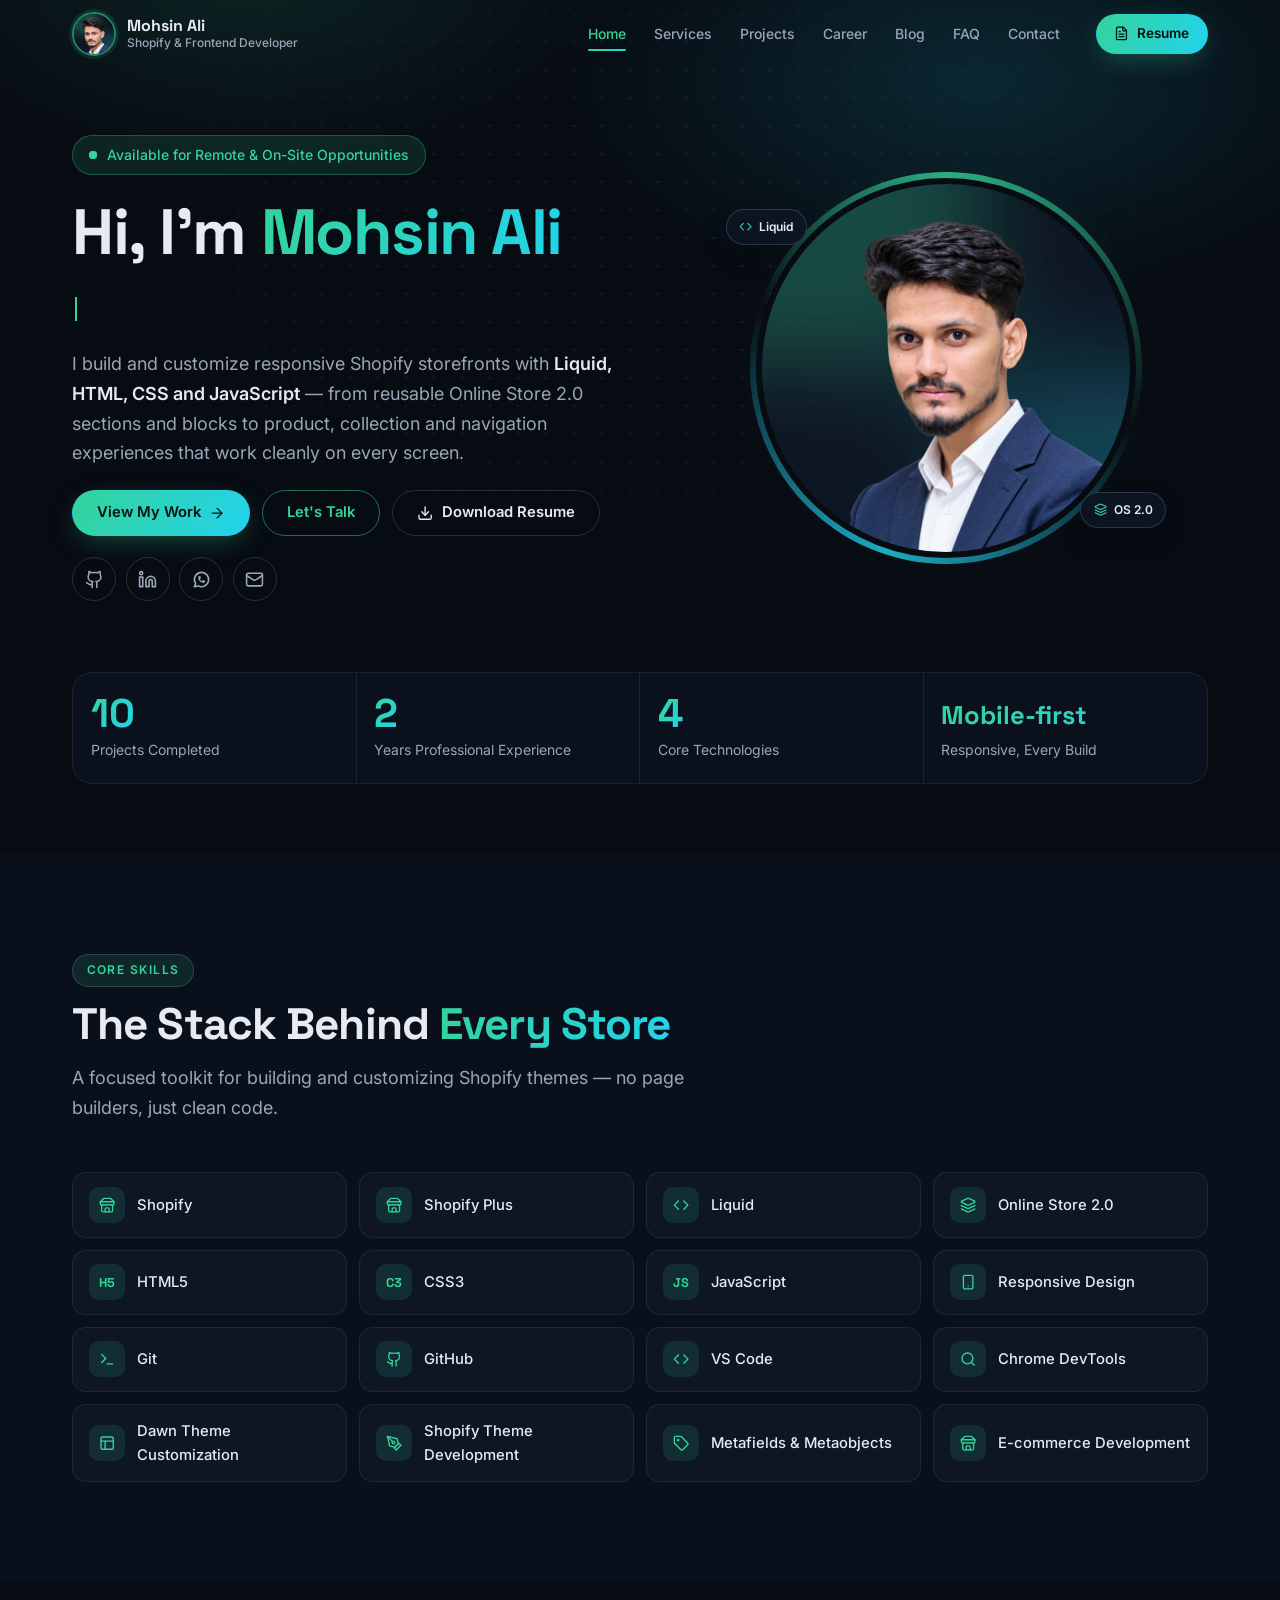
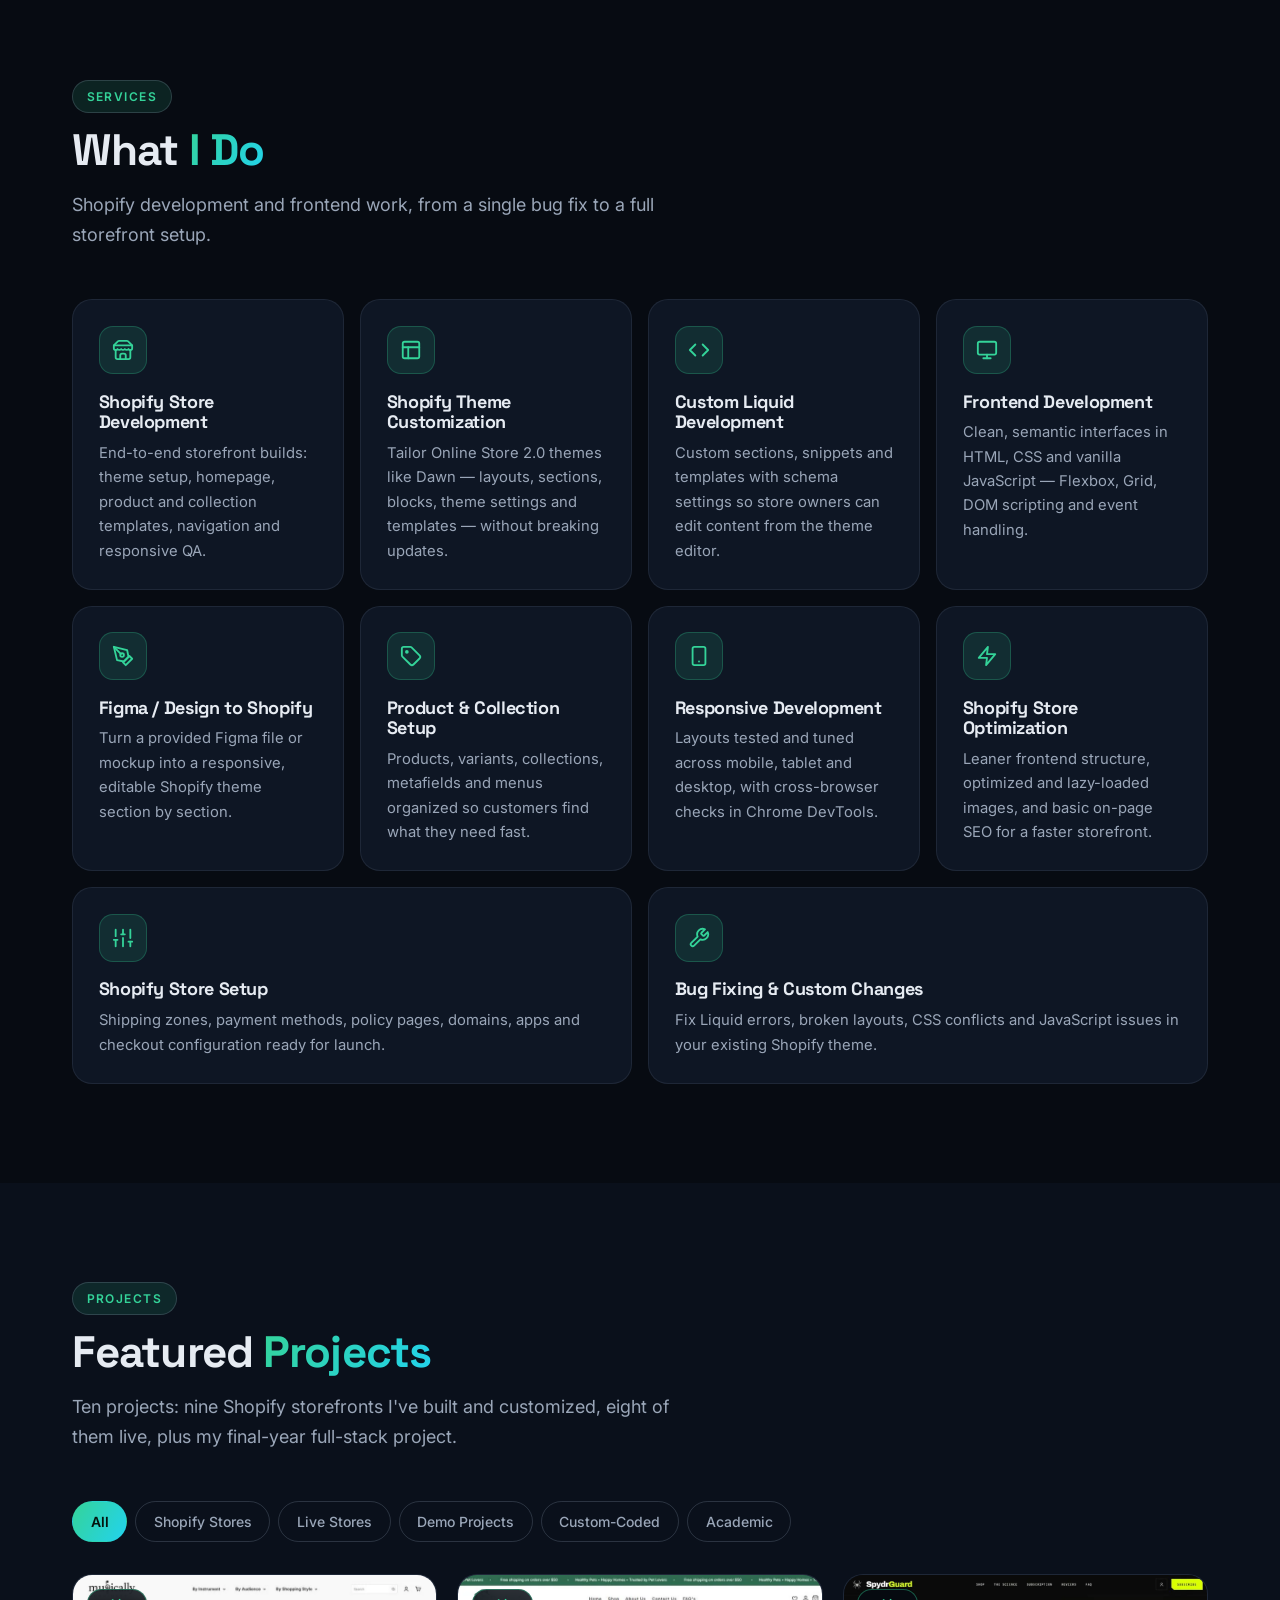
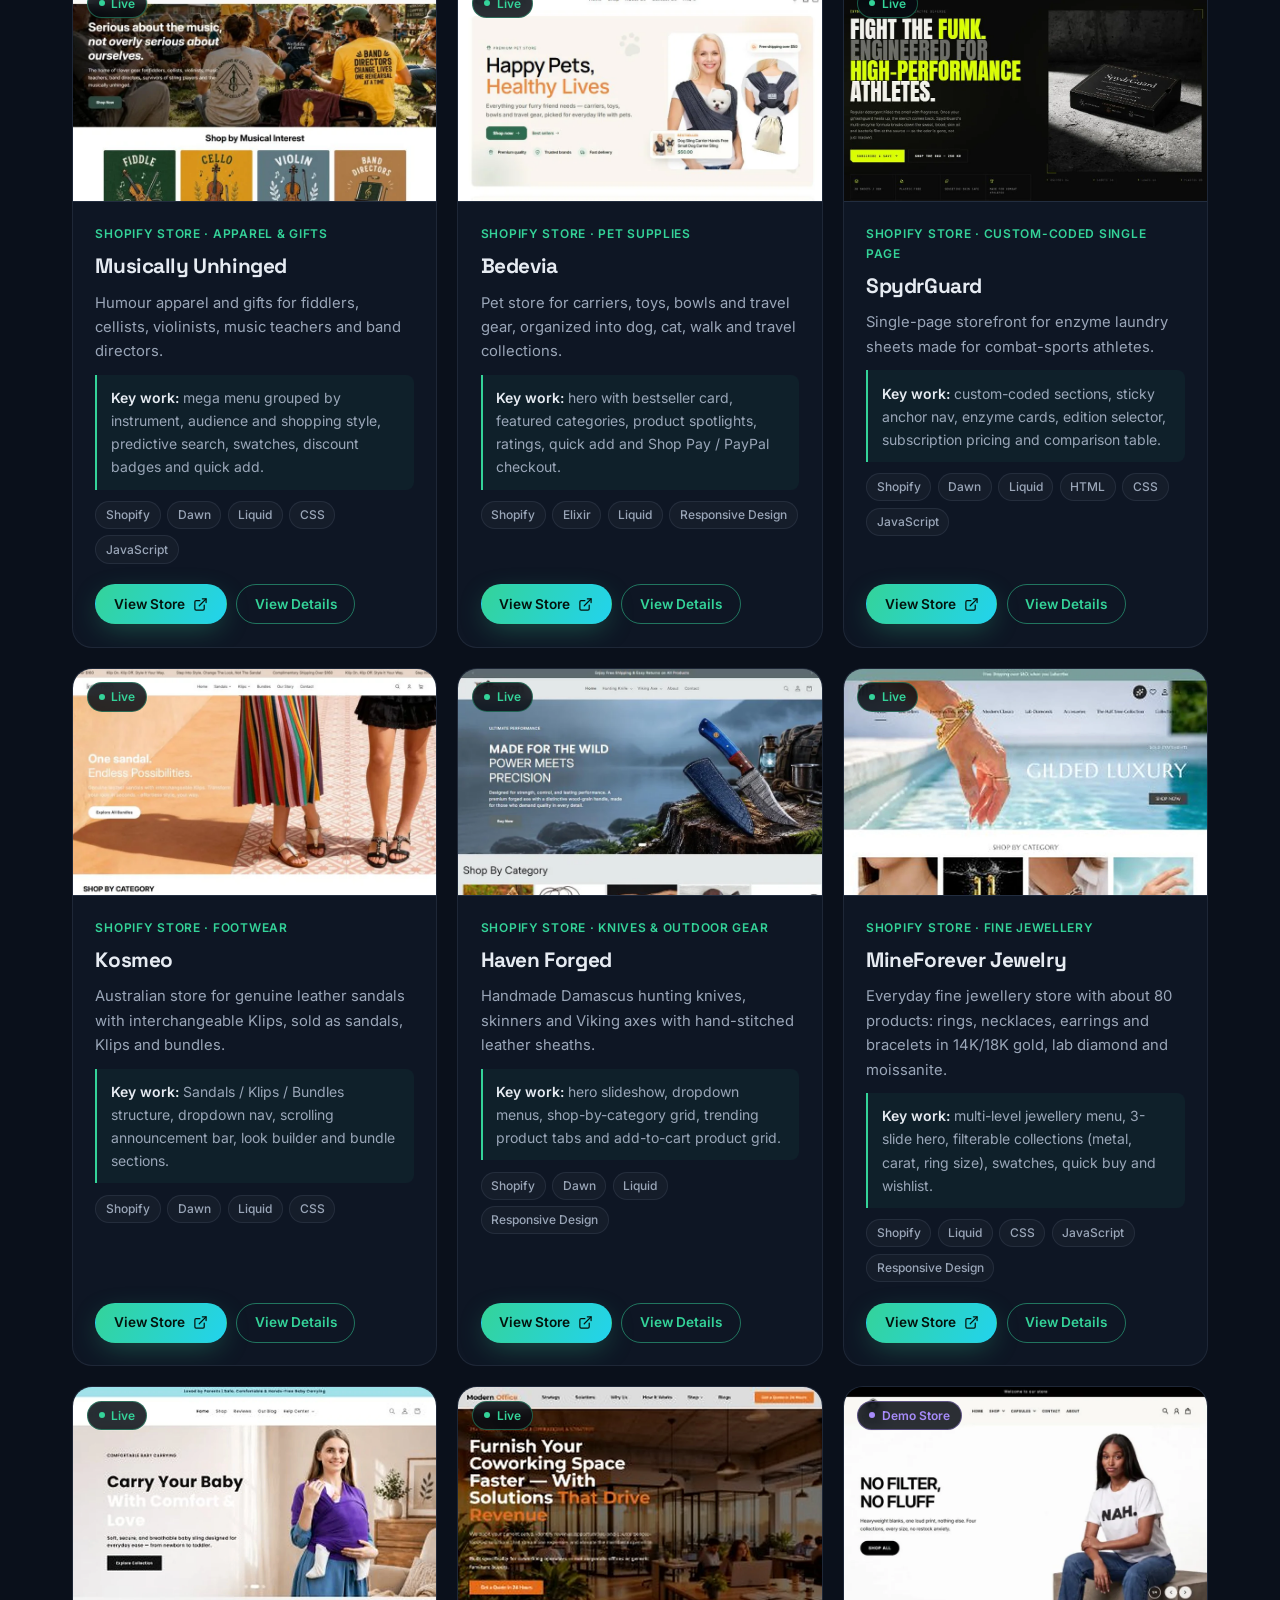
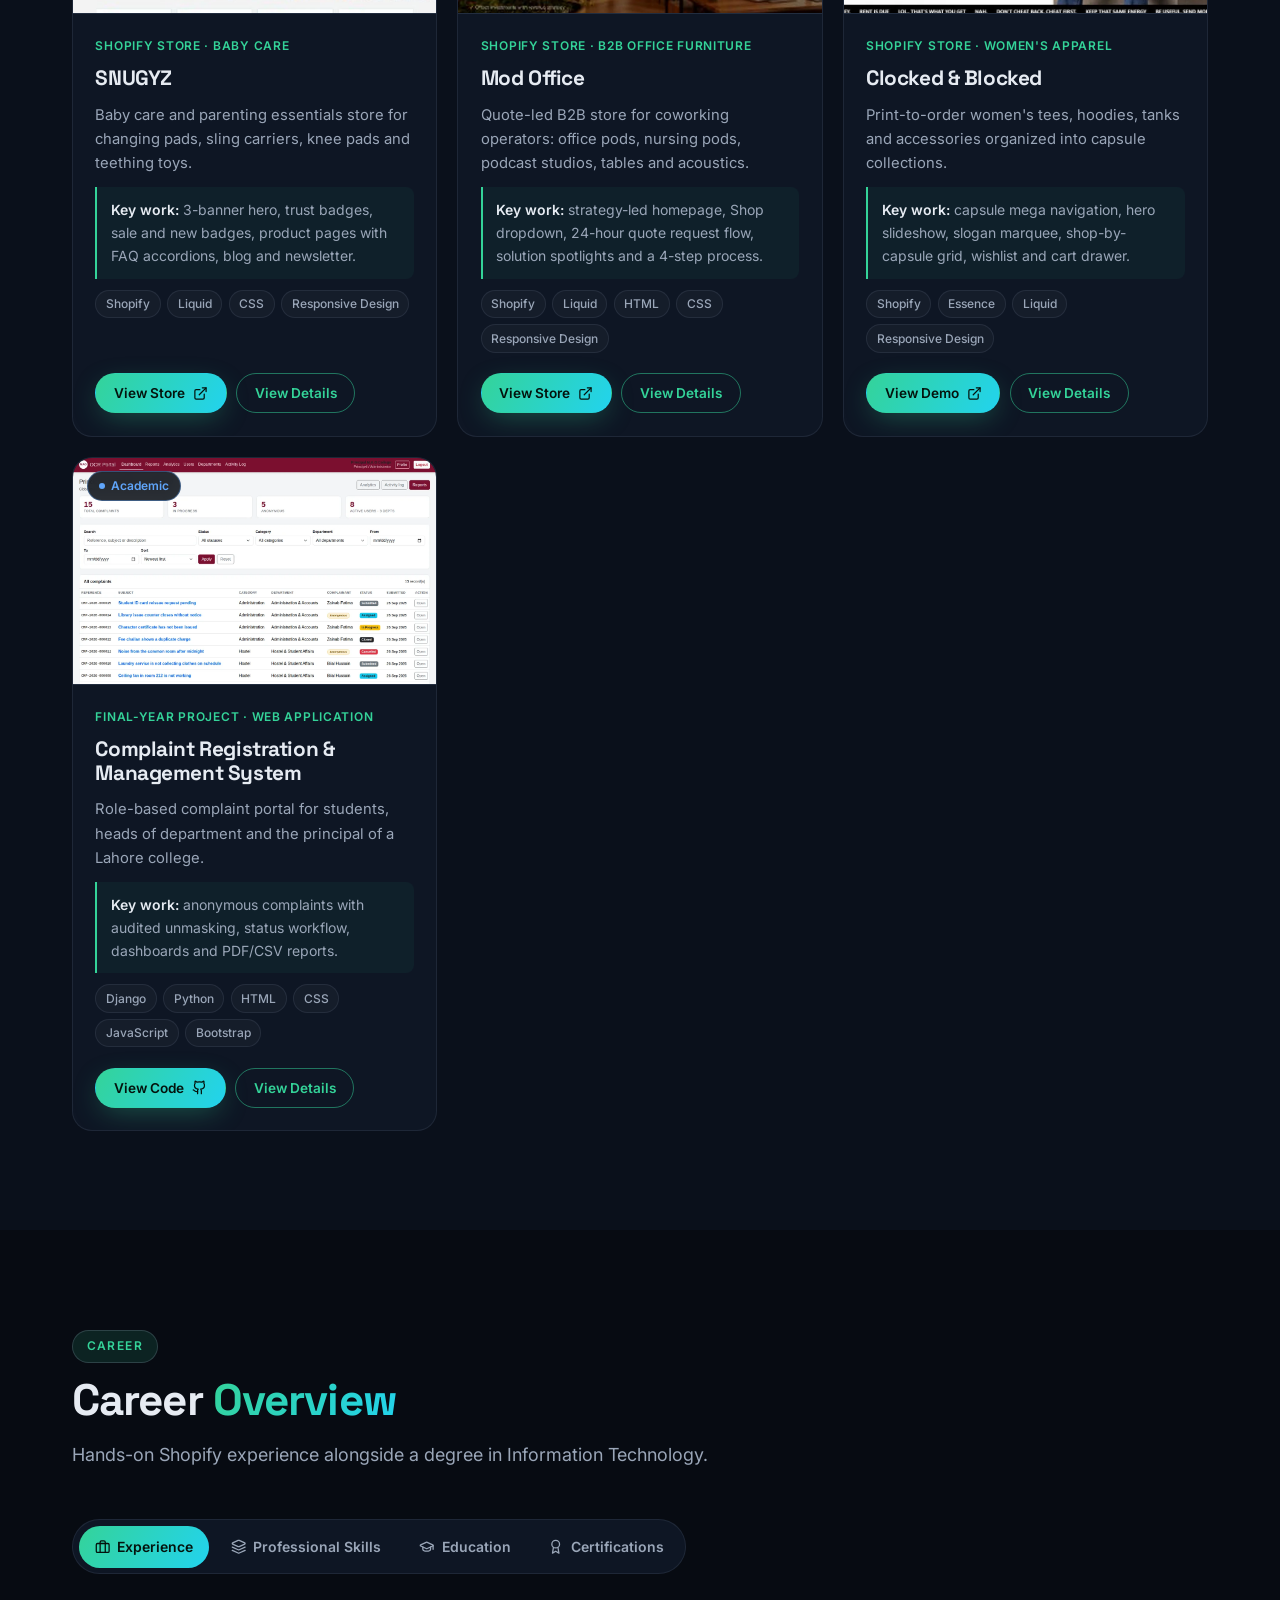
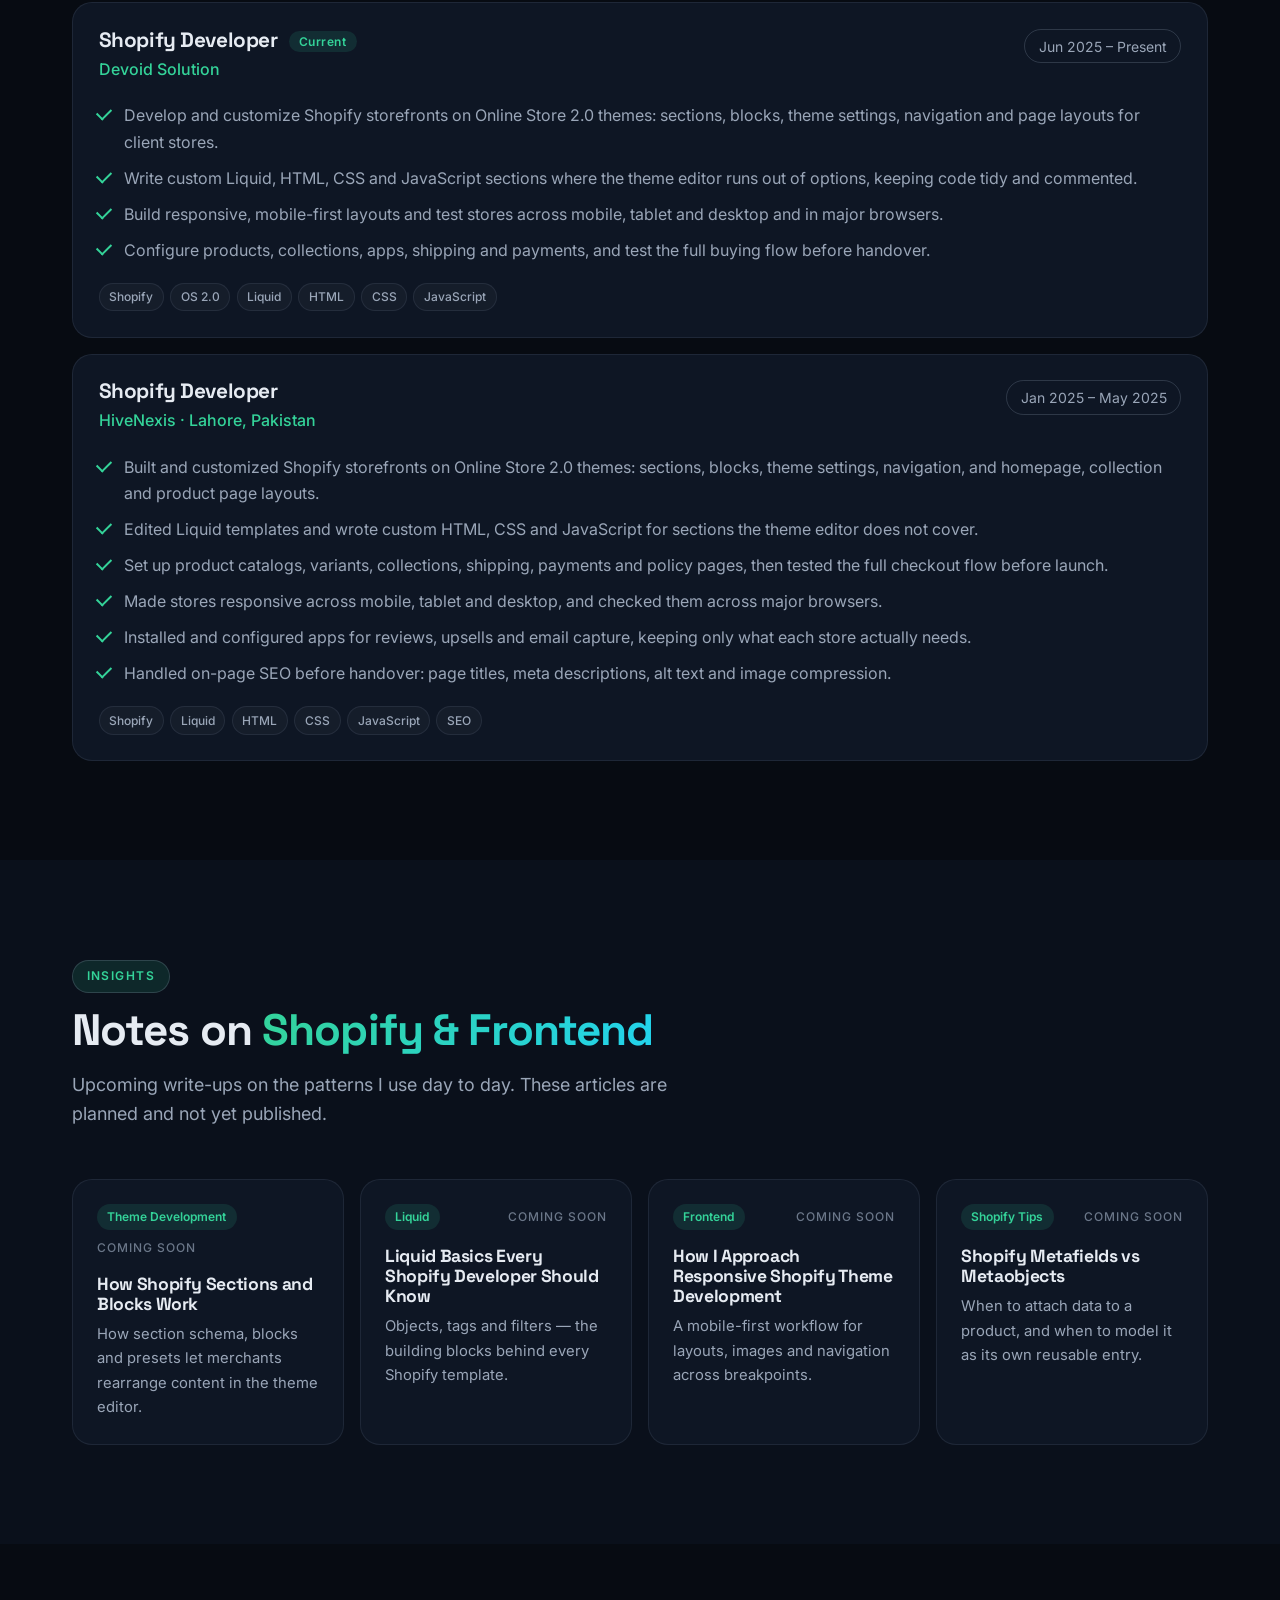
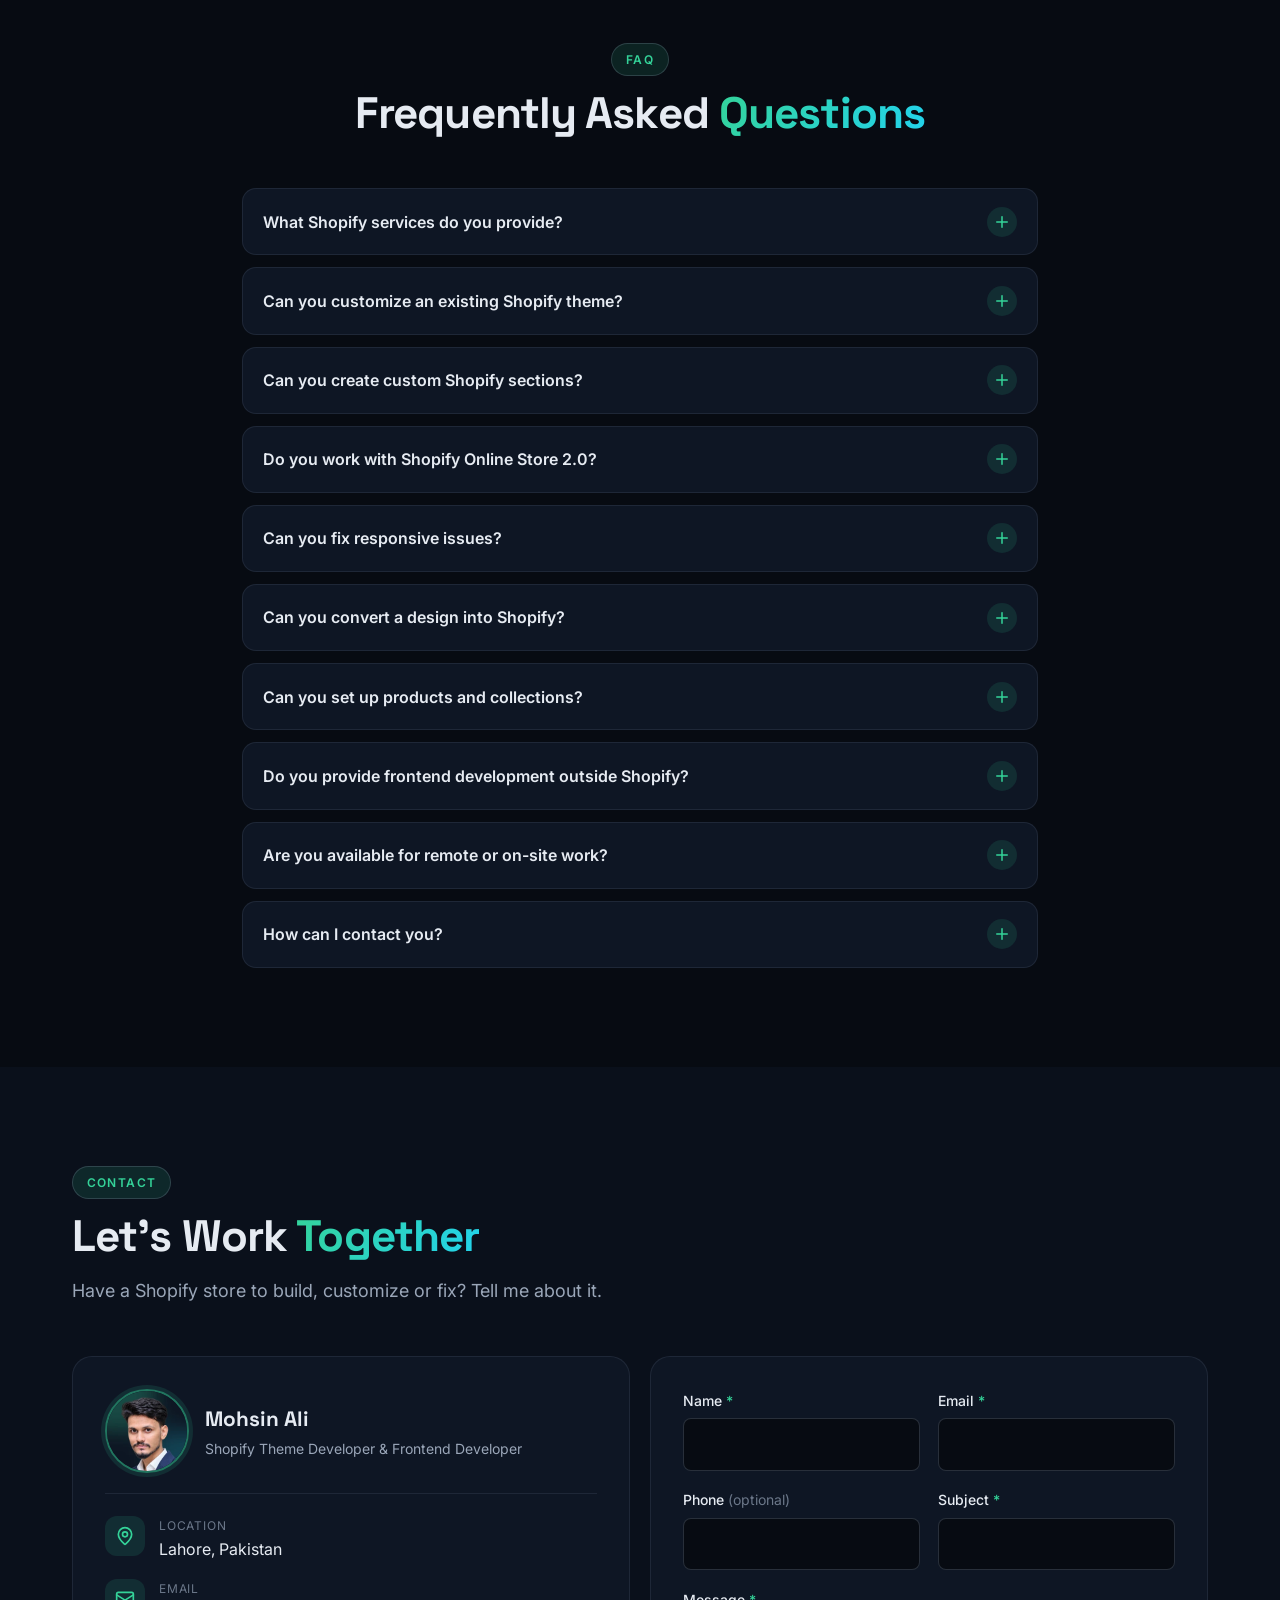
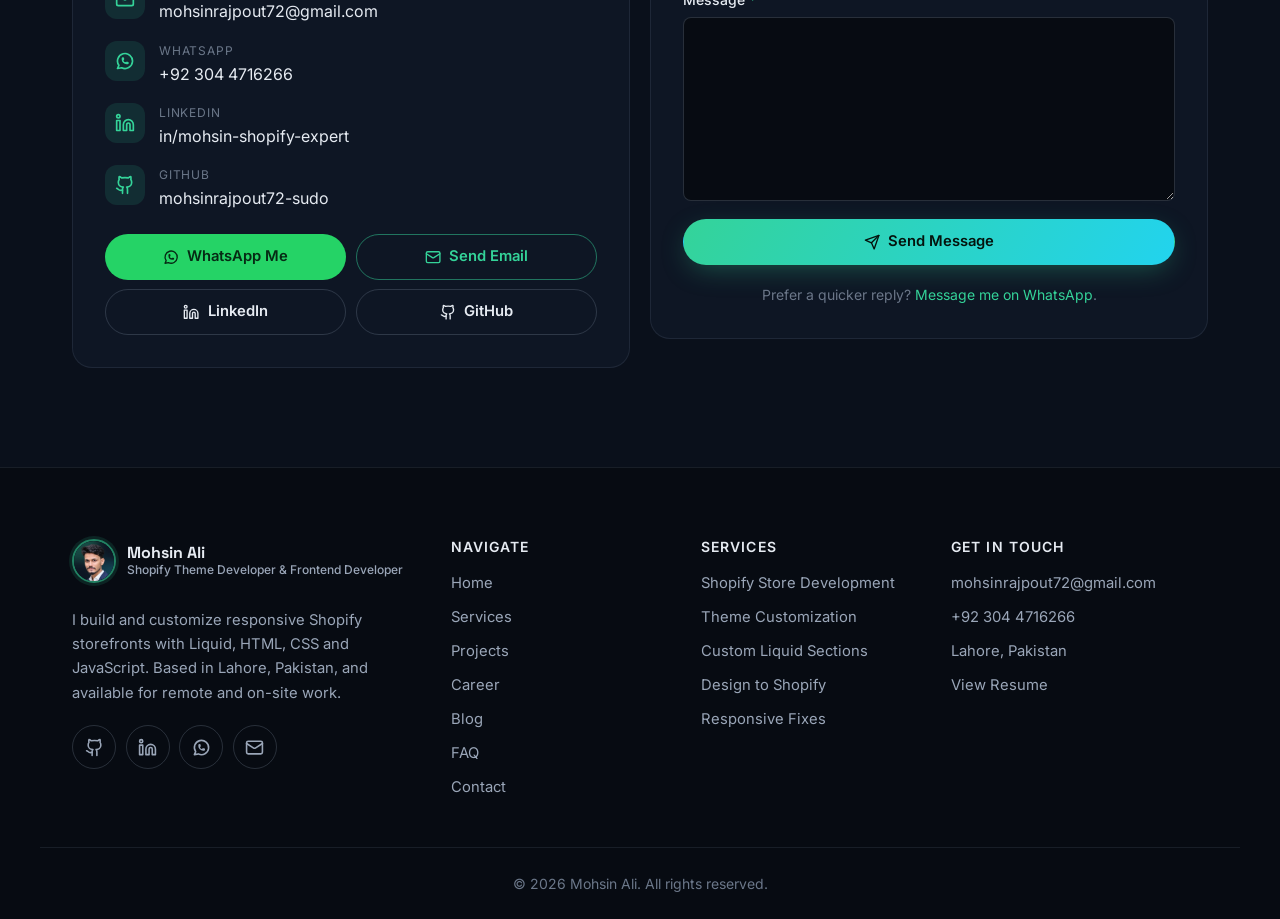
==== index.html @ 6ae0ecdc "Initial portfolio upload" ====
<!DOCTYPE html>
<html lang="en">
<head>
  <meta charset="UTF-8">
  <meta name="viewport" content="width=device-width, initial-scale=1">

  <!-- ================================
       SEO
       ================================ -->
  <title>Mohsin Ali — Shopify Developer &amp; Frontend Developer | Lahore, Pakistan</title>
  <meta name="description" content="Mohsin Ali is a Shopify Theme Developer and Frontend Developer in Lahore, Pakistan, building responsive Shopify Online Store 2.0 storefronts with Liquid, HTML, CSS and JavaScript.">
  <meta name="author" content="Mohsin Ali">
  <meta name="robots" content="index, follow">
  <meta name="theme-color" content="#070b12">
  <meta name="color-scheme" content="dark">
  <!-- After deploying, add your live URL here and to og:url / og:image (see README):
       <link rel="canonical" href="https://YOUR-DOMAIN/"> -->

  <!-- Open Graph -->
  <meta property="og:type" content="website">
  <meta property="og:site_name" content="Mohsin Ali">
  <meta property="og:title" content="Mohsin Ali — Shopify Developer &amp; Frontend Developer">
  <meta property="og:description" content="Shopify theme customization, custom Liquid sections and responsive frontend development. Based in Lahore and available for remote and on-site opportunities.">
  <meta property="og:image" content="assets/images/og-image.png">
  <meta property="og:image:alt" content="Mohsin Ali, Shopify Developer and Frontend Developer">
  <meta property="og:image:width" content="1200">
  <meta property="og:image:height" content="630">
  <meta property="og:locale" content="en_US">

  <!-- Twitter / X -->
  <meta name="twitter:card" content="summary_large_image">
  <meta name="twitter:title" content="Mohsin Ali — Shopify Developer &amp; Frontend Developer">
  <meta name="twitter:description" content="Shopify theme customization, custom Liquid sections and responsive frontend development. Based in Lahore and available for remote and on-site opportunities.">
  <meta name="twitter:image" content="assets/images/og-image.png">

  <!-- Favicons -->
  <link rel="icon" href="assets/icons/favicon.ico" sizes="48x48">
  <link rel="icon" href="assets/icons/favicon.svg" type="image/svg+xml">
  <link rel="icon" href="assets/icons/favicon-32.png" sizes="32x32" type="image/png">
  <link rel="apple-touch-icon" href="assets/icons/apple-touch-icon.png">
  <link rel="manifest" href="site.webmanifest">

  <!-- Structured data -->
  <script type="application/ld+json">
  {
    "@context": "https://schema.org",
    "@type": "Person",
    "name": "Mohsin Ali",
    "jobTitle": "Shopify Theme Developer & Frontend Developer",
    "email": "mailto:mohsinrajpout72@gmail.com",
    "address": { "@type": "PostalAddress", "addressLocality": "Lahore", "addressCountry": "PK" },
    "alumniOf": "University of the Punjab",
    "worksFor": { "@type": "Organization", "name": "Devoid Solution" },
    "hasCredential": {
      "@type": "EducationalOccupationalCredential",
      "name": "Advance Python Programming & Applications",
      "credentialCategory": "Certificate of Course Completion",
      "recognizedBy": { "@type": "Organization", "name": "Yashfeen Skills Development Services" },
      "dateCreated": "2025-10-15"
    },
    "knowsAbout": ["Shopify", "Shopify Online Store 2.0", "Liquid", "HTML5", "CSS3", "JavaScript", "Responsive Web Design"],
    "sameAs": ["https://github.com/mohsinrajpout72-sudo", "https://www.linkedin.com/in/mohsin-shopify-expert"]
  }
  </script>

  <!-- Fonts -->
  <link rel="preconnect" href="https://fonts.googleapis.com">
  <link rel="preconnect" href="https://fonts.gstatic.com" crossorigin>
  <link rel="stylesheet" href="https://fonts.googleapis.com/css2?family=Inter:wght@400;500;600&family=Space+Grotesk:wght@500;600;700&display=swap">

  <!-- Critical assets -->
  <link rel="preload" href="assets/images/mohsin-ali-profile.webp" as="image" type="image/webp" fetchpriority="high">
  <link rel="stylesheet" href="style.css">
  <script src="script.js" defer></script>
</head>
<body>

  <!-- ================================
       SVG ICON SPRITE (Lucide-style, MIT)
       ================================ -->
  <svg class="sprite" aria-hidden="true" focusable="false">
    <symbol id="i-github" viewBox="0 0 24 24"><path d="M15 22v-4a4.8 4.8 0 0 0-1-3.5c3 0 6-2 6-5.5.08-1.25-.27-2.48-1-3.5.28-1.15.28-2.35 0-3.5 0 0-1 0-3 1.5-2.64-.5-5.36-.5-8 0C6 2 5 2 5 2c-.3 1.15-.3 2.35 0 3.5A5.4 5.4 0 0 0 4 9c0 3.5 3 5.5 6 5.5-.39.49-.68 1.05-.85 1.65-.17.6-.22 1.23-.15 1.85v4"/><path d="M9 18c-4.51 2-5-2-7-2"/></symbol>
    <symbol id="i-linkedin" viewBox="0 0 24 24"><path d="M16 8a6 6 0 0 1 6 6v7h-4v-7a2 2 0 0 0-4 0v7h-4v-7a6 6 0 0 1 6-6z"/><rect width="4" height="12" x="2" y="9"/><circle cx="4" cy="4" r="2"/></symbol>
    <symbol id="i-whatsapp" viewBox="0 0 24 24"><path d="M3 21l1.65-3.8a9 9 0 1 1 3.4 2.9L3 21"/><path d="M9 10a.5.5 0 0 0 1 0V9a.5.5 0 0 0-1 0v1a5 5 0 0 0 5 5h1a.5.5 0 0 0 0-1h-1a.5.5 0 0 0 0 1"/></symbol>
    <symbol id="i-mail" viewBox="0 0 24 24"><rect width="20" height="16" x="2" y="4" rx="2"/><path d="m22 7-8.97 5.7a1.94 1.94 0 0 1-2.06 0L2 7"/></symbol>
    <symbol id="i-pin" viewBox="0 0 24 24"><path d="M20 10c0 5-5.54 10.19-7.4 11.8a1 1 0 0 1-1.2 0C9.54 20.19 4 15 4 10a8 8 0 0 1 16 0"/><circle cx="12" cy="10" r="3"/></symbol>
    <symbol id="i-arrow" viewBox="0 0 24 24"><path d="M5 12h14"/><path d="m12 5 7 7-7 7"/></symbol>
    <symbol id="i-arrow-up" viewBox="0 0 24 24"><path d="m5 12 7-7 7 7"/><path d="M12 19V5"/></symbol>
    <symbol id="i-external" viewBox="0 0 24 24"><path d="M15 3h6v6"/><path d="M10 14 21 3"/><path d="M18 13v6a2 2 0 0 1-2 2H5a2 2 0 0 1-2-2V8a2 2 0 0 1 2-2h6"/></symbol>
    <symbol id="i-download" viewBox="0 0 24 24"><path d="M21 15v4a2 2 0 0 1-2 2H5a2 2 0 0 1-2-2v-4"/><path d="m7 10 5 5 5-5"/><path d="M12 15V3"/></symbol>
    <symbol id="i-file" viewBox="0 0 24 24"><path d="M15 2H6a2 2 0 0 0-2 2v16a2 2 0 0 0 2 2h12a2 2 0 0 0 2-2V7Z"/><path d="M14 2v4a2 2 0 0 0 2 2h4"/><path d="M16 13H8"/><path d="M16 17H8"/><path d="M10 9H8"/></symbol>
    <symbol id="i-menu" viewBox="0 0 24 24"><path d="M4 6h16"/><path d="M4 12h16"/><path d="M4 18h16"/></symbol>
    <symbol id="i-close" viewBox="0 0 24 24"><path d="M18 6 6 18"/><path d="m6 6 12 12"/></symbol>
    <symbol id="i-plus" viewBox="0 0 24 24"><path d="M5 12h14"/><path d="M12 5v14"/></symbol>
    <symbol id="i-check" viewBox="0 0 24 24"><path d="M20 6 9 17l-5-5"/></symbol>
    <symbol id="i-send" viewBox="0 0 24 24"><path d="m22 2-7 20-4-9-9-4Z"/><path d="M22 2 11 13"/></symbol>
    <symbol id="i-store" viewBox="0 0 24 24"><path d="m2 7 4.41-4.41A2 2 0 0 1 7.83 2h8.34a2 2 0 0 1 1.42.59L22 7"/><path d="M4 12v8a2 2 0 0 0 2 2h12a2 2 0 0 0 2-2v-8"/><path d="M15 22v-4a2 2 0 0 0-2-2h-2a2 2 0 0 0-2 2v4"/><path d="M2 7h20v3a2 2 0 0 1-2 2 2.7 2.7 0 0 1-2-1 2.7 2.7 0 0 1-4 0 2.7 2.7 0 0 1-4 0 2.7 2.7 0 0 1-4 0 2.7 2.7 0 0 1-2 1 2 2 0 0 1-2-2Z"/></symbol>
    <symbol id="i-layout" viewBox="0 0 24 24"><rect width="18" height="18" x="3" y="3" rx="2"/><path d="M3 9h18"/><path d="M9 21V9"/></symbol>
    <symbol id="i-code" viewBox="0 0 24 24"><path d="m16 18 6-6-6-6"/><path d="m8 6-6 6 6 6"/></symbol>
    <symbol id="i-monitor" viewBox="0 0 24 24"><rect width="20" height="14" x="2" y="3" rx="2"/><path d="M8 21h8"/><path d="M12 17v4"/></symbol>
    <symbol id="i-pen" viewBox="0 0 24 24"><path d="m12 19 7-7 3 3-7 7-3-3z"/><path d="m18 13-1.5-7.5L2 2l3.5 14.5L13 18l5-5z"/><path d="m2 2 7.59 7.59"/><circle cx="11" cy="11" r="2"/></symbol>
    <symbol id="i-tag" viewBox="0 0 24 24"><path d="M12.59 2.59A2 2 0 0 0 11.17 2H4a2 2 0 0 0-2 2v7.17a2 2 0 0 0 .59 1.42l8.7 8.7a2.43 2.43 0 0 0 3.42 0l6.58-6.58a2.43 2.43 0 0 0 0-3.42z"/><circle cx="7.5" cy="7.5" r="1"/></symbol>
    <symbol id="i-phone" viewBox="0 0 24 24"><rect width="14" height="20" x="5" y="2" rx="2"/><path d="M12 18h.01"/></symbol>
    <symbol id="i-zap" viewBox="0 0 24 24"><path d="M13 2 3 14h9l-1 8 10-12h-9l1-8z"/></symbol>
    <symbol id="i-sliders" viewBox="0 0 24 24"><path d="M4 21v-7"/><path d="M4 10V3"/><path d="M12 21v-9"/><path d="M12 8V3"/><path d="M20 21v-5"/><path d="M20 12V3"/><path d="M2 14h4"/><path d="M10 8h4"/><path d="M18 16h4"/></symbol>
    <symbol id="i-wrench" viewBox="0 0 24 24"><path d="M14.7 6.3a1 1 0 0 0 0 1.4l1.6 1.6a1 1 0 0 0 1.4 0l3.77-3.77a6 6 0 0 1-7.94 7.94l-6.91 6.91a2.12 2.12 0 0 1-3-3l6.91-6.91a6 6 0 0 1 7.94-7.94l-3.76 3.76z"/></symbol>
    <symbol id="i-briefcase" viewBox="0 0 24 24"><rect width="20" height="14" x="2" y="7" rx="2"/><path d="M16 21V5a2 2 0 0 0-2-2h-4a2 2 0 0 0-2 2v16"/></symbol>
    <symbol id="i-cap" viewBox="0 0 24 24"><path d="M21.42 10.92a1 1 0 0 0-.02-1.84L12.83 5.18a2 2 0 0 0-1.66 0L2.6 9.08a1 1 0 0 0 0 1.83l8.57 3.91a2 2 0 0 0 1.66 0z"/><path d="M22 10v6"/><path d="M6 12.5V16a6 3 0 0 0 12 0v-3.5"/></symbol>
    <symbol id="i-globe" viewBox="0 0 24 24"><circle cx="12" cy="12" r="10"/><path d="M12 2a14.5 14.5 0 0 0 0 20 14.5 14.5 0 0 0 0-20"/><path d="M2 12h20"/></symbol>
    <symbol id="i-layers" viewBox="0 0 24 24"><path d="m12.83 2.18a2 2 0 0 0-1.66 0L2.6 6.08a1 1 0 0 0 0 1.83l8.58 3.91a2 2 0 0 0 1.66 0l8.58-3.9a1 1 0 0 0 0-1.83Z"/><path d="m22 17.65-9.17 4.16a2 2 0 0 1-1.66 0L2 17.65"/><path d="m22 12.65-9.17 4.16a2 2 0 0 1-1.66 0L2 12.65"/></symbol>
    <symbol id="i-book" viewBox="0 0 24 24"><path d="M12 7v14"/><path d="M3 18a1 1 0 0 1-1-1V4a1 1 0 0 1 1-1h5a4 4 0 0 1 4 4 4 4 0 0 1 4-4h5a1 1 0 0 1 1 1v13a1 1 0 0 1-1 1h-6a3 3 0 0 0-3 3 3 3 0 0 0-3-3z"/></symbol>
    <symbol id="i-search" viewBox="0 0 24 24"><circle cx="11" cy="11" r="8"/><path d="m21 21-4.3-4.3"/></symbol>
    <symbol id="i-award" viewBox="0 0 24 24"><circle cx="12" cy="8" r="6"/><path d="M15.48 12.89 17 22l-5-3-5 3 1.52-9.11"/></symbol>
    <symbol id="i-terminal" viewBox="0 0 24 24"><path d="m4 17 6-6-6-6"/><path d="M12 19h8"/></symbol>
  </svg>

  <a class="skip-link" href="#main">Skip to content</a>

  <!-- ================================
       HEADER
       ================================ -->
  <header class="header" id="header">
    <div class="container header__inner">
      <a class="brand" href="#home" aria-label="Mohsin Ali — back to top">
        <img class="brand__photo" src="assets/images/mohsin-ali-logo.webp" alt="Mohsin Ali" width="240" height="240" decoding="async">
        <span class="brand__text">Mohsin Ali<small>Shopify &amp; Frontend Developer</small></span>
      </a>

      <nav class="nav" id="primary-nav" aria-label="Primary">
        <ul class="nav__list">
          <li><a class="nav__link" href="#home">Home</a></li>
          <li><a class="nav__link" href="#services">Services</a></li>
          <li><a class="nav__link" href="#portfolio">Projects</a></li>
          <li><a class="nav__link" href="#career">Career</a></li>
          <li data-feature="blog"><a class="nav__link" href="#insights">Blog</a></li>
          <li><a class="nav__link" href="#faq">FAQ</a></li>
          <li><a class="nav__link" href="#contact">Contact</a></li>
        </ul>
        <a class="btn btn--primary btn--sm nav__cta" href="assets/Mohsin-Ali-Resume.pdf" target="_blank" rel="noopener">
          <svg class="icon" aria-hidden="true"><use href="#i-file"/></svg> Resume
        </a>
      </nav>

      <button class="nav-toggle" id="nav-toggle" type="button" aria-controls="primary-nav" aria-expanded="false" aria-label="Open menu">
        <svg class="icon icon--open" aria-hidden="true"><use href="#i-menu"/></svg>
        <svg class="icon icon--close" aria-hidden="true"><use href="#i-close"/></svg>
      </button>
    </div>
  </header>

  <main id="main">

    <!-- ================================
         HERO
         ================================ -->
    <section class="hero" id="home" aria-labelledby="hero-title">
      <div class="hero__glow" aria-hidden="true"></div>
      <div class="container hero__grid">
        <div class="hero__content">
          <p class="badge badge--live reveal"><span class="badge__dot" aria-hidden="true"></span>Available for Remote &amp; On-Site Opportunities</p>

          <h1 class="hero__title reveal" id="hero-title">Hi, I'm <span class="grad-text">Mohsin Ali</span></h1>

          <p class="hero__role reveal">
            <span class="sr-only">Shopify Developer, Shopify Theme Developer, Frontend Developer and Liquid Developer</span>
            <span aria-hidden="true">
              <span class="typed" id="typed" data-roles='["Shopify Developer","Shopify Theme Developer","Frontend Developer","Liquid Developer"]'>Shopify Developer</span><span class="typed__caret"></span>
            </span>
          </p>

          <p class="hero__lead reveal">
            I build and customize responsive Shopify storefronts with <strong>Liquid, HTML, CSS and JavaScript</strong> — from reusable Online Store 2.0 sections and blocks to product, collection and navigation experiences that work cleanly on every screen.
          </p>

          <div class="hero__actions reveal">
            <a class="btn btn--primary" href="#portfolio">View My Work <svg class="icon" aria-hidden="true"><use href="#i-arrow"/></svg></a>
            <a class="btn btn--outline" href="#contact">Let's Talk</a>
            <a class="btn btn--ghost" href="assets/Mohsin-Ali-Resume.pdf" download>
              <svg class="icon" aria-hidden="true"><use href="#i-download"/></svg> Download Resume
            </a>
          </div>

          <ul class="socials reveal" aria-label="Social links">
            <li><a class="social" href="https://github.com/mohsinrajpout72-sudo" target="_blank" rel="noopener" aria-label="GitHub profile"><svg class="icon" aria-hidden="true"><use href="#i-github"/></svg></a></li>
            <li><a class="social" href="https://www.linkedin.com/in/mohsin-shopify-expert" target="_blank" rel="noopener" aria-label="LinkedIn profile"><svg class="icon" aria-hidden="true"><use href="#i-linkedin"/></svg></a></li>
            <li><a class="social" href="https://wa.me/923044716266" target="_blank" rel="noopener" aria-label="Chat on WhatsApp"><svg class="icon" aria-hidden="true"><use href="#i-whatsapp"/></svg></a></li>
            <li><a class="social" href="mailto:mohsinrajpout72@gmail.com" aria-label="Send an email"><svg class="icon" aria-hidden="true"><use href="#i-mail"/></svg></a></li>
          </ul>
        </div>

        <div class="hero__visual reveal">
          <div class="portrait">
            <!-- Profile photo: assets/images/mohsin-ali-profile.webp (800×800 WebP).
                 Header/footer logo and contact card: assets/images/mohsin-ali-logo.webp. Share image: assets/images/og-image.png -->
            <img class="portrait__img" src="assets/images/mohsin-ali-profile.webp" alt="Mohsin Ali, Shopify Developer, in a navy blazer" width="800" height="800" fetchpriority="high">
            <div class="portrait__chip portrait__chip--tl"><svg class="icon" aria-hidden="true"><use href="#i-code"/></svg> Liquid</div>
            <div class="portrait__chip portrait__chip--br"><svg class="icon" aria-hidden="true"><use href="#i-layers"/></svg> OS 2.0</div>
          </div>
        </div>
      </div>

      <!-- Hero statistics: only verifiable figures -->
      <div class="container">
        <dl class="stats reveal">
          <div class="stat"><dt class="stat__label">Projects Completed</dt><dd class="stat__value"><span data-count="10">10</span></dd></div>
          <div class="stat"><dt class="stat__label">Years Professional Experience</dt><dd class="stat__value"><span data-count="2">2</span></dd></div>
          <div class="stat"><dt class="stat__label">Core Technologies</dt><dd class="stat__value"><span data-count="4">4</span></dd></div>
          <div class="stat"><dt class="stat__label">Responsive, Every Build</dt><dd class="stat__value stat__value--text">Mobile-first</dd></div>
        </dl>
      </div>
    </section>

    <!-- ================================
         CORE SKILLS
         ================================ -->
    <section class="section section--alt" id="skills" aria-labelledby="skills-title">
      <div class="container">
        <header class="section__head reveal">
          <p class="eyebrow">Core Skills</p>
          <h2 class="section__title" id="skills-title">The Stack Behind <span class="grad-text">Every Store</span></h2>
          <p class="section__lead">A focused toolkit for building and customizing Shopify themes — no page builders, just clean code.</p>
        </header>

        <ul class="core-skills reveal">
          <li class="core-skill"><span class="core-skill__icon"><svg class="icon" aria-hidden="true"><use href="#i-store"/></svg></span><span>Shopify</span></li>
          <li class="core-skill"><span class="core-skill__icon"><svg class="icon" aria-hidden="true"><use href="#i-store"/></svg></span><span>Shopify Plus</span></li>
          <li class="core-skill"><span class="core-skill__icon"><svg class="icon" aria-hidden="true"><use href="#i-code"/></svg></span><span>Liquid</span></li>
          <li class="core-skill"><span class="core-skill__icon"><svg class="icon" aria-hidden="true"><use href="#i-layers"/></svg></span><span>Online Store 2.0</span></li>
          <li class="core-skill"><span class="core-skill__icon core-skill__icon--txt">H5</span><span>HTML5</span></li>
          <li class="core-skill"><span class="core-skill__icon core-skill__icon--txt">C3</span><span>CSS3</span></li>
          <li class="core-skill"><span class="core-skill__icon core-skill__icon--txt">JS</span><span>JavaScript</span></li>
          <li class="core-skill"><span class="core-skill__icon"><svg class="icon" aria-hidden="true"><use href="#i-phone"/></svg></span><span>Responsive Design</span></li>
          <li class="core-skill"><span class="core-skill__icon"><svg class="icon" aria-hidden="true"><use href="#i-terminal"/></svg></span><span>Git</span></li>
          <li class="core-skill"><span class="core-skill__icon"><svg class="icon" aria-hidden="true"><use href="#i-github"/></svg></span><span>GitHub</span></li>
          <li class="core-skill"><span class="core-skill__icon"><svg class="icon" aria-hidden="true"><use href="#i-code"/></svg></span><span>VS Code</span></li>
          <li class="core-skill"><span class="core-skill__icon"><svg class="icon" aria-hidden="true"><use href="#i-search"/></svg></span><span>Chrome DevTools</span></li>
          <li class="core-skill"><span class="core-skill__icon"><svg class="icon" aria-hidden="true"><use href="#i-layout"/></svg></span><span>Dawn Theme Customization</span></li>
          <li class="core-skill"><span class="core-skill__icon"><svg class="icon" aria-hidden="true"><use href="#i-pen"/></svg></span><span>Shopify Theme Development</span></li>
          <li class="core-skill"><span class="core-skill__icon"><svg class="icon" aria-hidden="true"><use href="#i-tag"/></svg></span><span>Metafields &amp; Metaobjects</span></li>
          <li class="core-skill"><span class="core-skill__icon"><svg class="icon" aria-hidden="true"><use href="#i-store"/></svg></span><span>E-commerce Development</span></li>
        </ul>
      </div>
    </section>

    <!-- ================================
         SERVICES
         ================================ -->
    <section class="section" id="services" aria-labelledby="services-title">
      <div class="container">
        <header class="section__head reveal">
          <p class="eyebrow">Services</p>
          <h2 class="section__title" id="services-title">What <span class="grad-text">I Do</span></h2>
          <p class="section__lead">Shopify development and frontend work, from a single bug fix to a full storefront setup.</p>
        </header>

        <div class="services">
          <article class="card service reveal">
            <span class="service__icon"><svg class="icon" aria-hidden="true"><use href="#i-store"/></svg></span>
            <h3 class="service__title">Shopify Store Development</h3>
            <p>End-to-end storefront builds: theme setup, homepage, product and collection templates, navigation and responsive QA.</p>
          </article>
          <article class="card service reveal">
            <span class="service__icon"><svg class="icon" aria-hidden="true"><use href="#i-layout"/></svg></span>
            <h3 class="service__title">Shopify Theme Customization</h3>
            <p>Tailor Online Store 2.0 themes like Dawn — layouts, sections, blocks, theme settings and templates — without breaking updates.</p>
          </article>
          <article class="card service reveal">
            <span class="service__icon"><svg class="icon" aria-hidden="true"><use href="#i-code"/></svg></span>
            <h3 class="service__title">Custom Liquid Development</h3>
            <p>Custom sections, snippets and templates with schema settings so store owners can edit content from the theme editor.</p>
          </article>
          <article class="card service reveal">
            <span class="service__icon"><svg class="icon" aria-hidden="true"><use href="#i-monitor"/></svg></span>
            <h3 class="service__title">Frontend Development</h3>
            <p>Clean, semantic interfaces in HTML, CSS and vanilla JavaScript — Flexbox, Grid, DOM scripting and event handling.</p>
          </article>
          <article class="card service reveal">
            <span class="service__icon"><svg class="icon" aria-hidden="true"><use href="#i-pen"/></svg></span>
            <h3 class="service__title">Figma / Design to Shopify</h3>
            <p>Turn a provided Figma file or mockup into a responsive, editable Shopify theme section by section.</p>
          </article>
          <article class="card service reveal">
            <span class="service__icon"><svg class="icon" aria-hidden="true"><use href="#i-tag"/></svg></span>
            <h3 class="service__title">Product &amp; Collection Setup</h3>
            <p>Products, variants, collections, metafields and menus organized so customers find what they need fast.</p>
          </article>
          <article class="card service reveal">
            <span class="service__icon"><svg class="icon" aria-hidden="true"><use href="#i-phone"/></svg></span>
            <h3 class="service__title">Responsive Development</h3>
            <p>Layouts tested and tuned across mobile, tablet and desktop, with cross-browser checks in Chrome DevTools.</p>
          </article>
          <article class="card service reveal">
            <span class="service__icon"><svg class="icon" aria-hidden="true"><use href="#i-zap"/></svg></span>
            <h3 class="service__title">Shopify Store Optimization</h3>
            <p>Leaner frontend structure, optimized and lazy-loaded images, and basic on-page SEO for a faster storefront.</p>
          </article>
          <article class="card service reveal">
            <span class="service__icon"><svg class="icon" aria-hidden="true"><use href="#i-sliders"/></svg></span>
            <h3 class="service__title">Shopify Store Setup</h3>
            <p>Shipping zones, payment methods, policy pages, domains, apps and checkout configuration ready for launch.</p>
          </article>
          <article class="card service reveal">
            <span class="service__icon"><svg class="icon" aria-hidden="true"><use href="#i-wrench"/></svg></span>
            <h3 class="service__title">Bug Fixing &amp; Custom Changes</h3>
            <p>Fix Liquid errors, broken layouts, CSS conflicts and JavaScript issues in your existing Shopify theme.</p>
          </article>
        </div>
      </div>
    </section>

    <!-- ================================
         PORTFOLIO
         ================================ -->
    <section class="section section--alt" id="portfolio" aria-labelledby="portfolio-title">
      <div class="container">
        <header class="section__head reveal">
          <p class="eyebrow">Projects</p>
          <h2 class="section__title" id="portfolio-title">Featured <span class="grad-text">Projects</span></h2>
          <p class="section__lead">Ten projects: nine Shopify storefronts I've built and customized, eight of them live, plus my final-year full-stack project.</p>
        </header>

        <div class="filters reveal" role="group" aria-label="Filter projects">
          <button class="filter is-active" type="button" data-filter="all" aria-pressed="true">All</button>
          <button class="filter" type="button" data-filter="shopify" aria-pressed="false">Shopify Stores</button>
          <button class="filter" type="button" data-filter="live" aria-pressed="false">Live Stores</button>
          <button class="filter" type="button" data-filter="demo" aria-pressed="false">Demo Projects</button>
          <button class="filter" type="button" data-filter="custom" aria-pressed="false">Custom-Coded</button>
          <button class="filter" type="button" data-filter="academic" aria-pressed="false">Academic</button>
        </div>
        <p class="sr-only" id="filter-status" aria-live="polite"></p>

        <div class="projects" id="projects">
          <!-- Project images: assets/images/projects/<name>.webp (16:10). Screenshots captured from each live/demo store. -->
          <article class="card project reveal" data-category="shopify live">
            <div class="project__media">
              <img src="assets/images/projects/musically-unhinged.webp" alt="Musically Unhinged homepage with hero banner and Shop by Musical Interest categories" width="1200" height="750" loading="lazy" decoding="async">
              <span class="status status--live">Live</span>
            </div>
            <div class="project__body">
              <p class="project__cat">Shopify Store · Apparel &amp; Gifts</p>
              <h3 class="project__title">Musically Unhinged</h3>
              <p class="project__desc">Humour apparel and gifts for fiddlers, cellists, violinists, music teachers and band directors.</p>
              <p class="project__contrib"><strong>Key work:</strong> mega menu grouped by instrument, audience and shopping style, predictive search, swatches, discount badges and quick add.</p>
              <ul class="tags"><li>Shopify</li><li>Dawn</li><li>Liquid</li><li>CSS</li><li>JavaScript</li></ul>
              <div class="project__actions">
                <a class="btn btn--primary btn--sm" href="https://www.musicallyunhinged.com/" target="_blank" rel="noopener">View Store <svg class="icon" aria-hidden="true"><use href="#i-external"/></svg><span class="sr-only"> (opens in new tab)</span></a>
                <button class="btn btn--outline btn--sm" type="button" data-project="musically-unhinged">View Details</button>
              </div>
            </div>
          </article>
          <article class="card project reveal" data-category="shopify live">
            <div class="project__media">
              <img src="assets/images/projects/bedevia.webp" alt="Bedevia pet store homepage with hero, bestseller card and trust points" width="1200" height="750" loading="lazy" decoding="async">
              <span class="status status--live">Live</span>
            </div>
            <div class="project__body">
              <p class="project__cat">Shopify Store · Pet Supplies</p>
              <h3 class="project__title">Bedevia</h3>
              <p class="project__desc">Pet store for carriers, toys, bowls and travel gear, organized into dog, cat, walk and travel collections.</p>
              <p class="project__contrib"><strong>Key work:</strong> hero with bestseller card, featured categories, product spotlights, ratings, quick add and Shop Pay / PayPal checkout.</p>
              <ul class="tags"><li>Shopify</li><li>Elixir</li><li>Liquid</li><li>Responsive Design</li></ul>
              <div class="project__actions">
                <a class="btn btn--primary btn--sm" href="https://bedevia.com/" target="_blank" rel="noopener">View Store <svg class="icon" aria-hidden="true"><use href="#i-external"/></svg><span class="sr-only"> (opens in new tab)</span></a>
                <button class="btn btn--outline btn--sm" type="button" data-project="bedevia">View Details</button>
              </div>
            </div>
          </article>
          <article class="card project reveal" data-category="shopify live custom">
            <div class="project__media">
              <img src="assets/images/projects/spydrguard.webp" alt="SpydrGuard homepage hero: Fight the funk, engineered for high-performance athletes" width="1200" height="750" loading="lazy" decoding="async">
              <span class="status status--live">Live</span>
            </div>
            <div class="project__body">
              <p class="project__cat">Shopify Store · Custom-Coded Single Page</p>
              <h3 class="project__title">SpydrGuard</h3>
              <p class="project__desc">Single-page storefront for enzyme laundry sheets made for combat-sports athletes.</p>
              <p class="project__contrib"><strong>Key work:</strong> custom-coded sections, sticky anchor nav, enzyme cards, edition selector, subscription pricing and comparison table.</p>
              <ul class="tags"><li>Shopify</li><li>Dawn</li><li>Liquid</li><li>HTML</li><li>CSS</li><li>JavaScript</li></ul>
              <div class="project__actions">
                <a class="btn btn--primary btn--sm" href="https://spydrguard.com/" target="_blank" rel="noopener">View Store <svg class="icon" aria-hidden="true"><use href="#i-external"/></svg><span class="sr-only"> (opens in new tab)</span></a>
                <button class="btn btn--outline btn--sm" type="button" data-project="spydrguard">View Details</button>
              </div>
            </div>
          </article>
          <article class="card project reveal" data-category="shopify live">
            <div class="project__media">
              <img src="assets/images/projects/kosmeo.webp" alt="Kosmeo homepage hero: One sandal, endless possibilities" width="1200" height="750" loading="lazy" decoding="async">
              <span class="status status--live">Live</span>
            </div>
            <div class="project__body">
              <p class="project__cat">Shopify Store · Footwear</p>
              <h3 class="project__title">Kosmeo</h3>
              <p class="project__desc">Australian store for genuine leather sandals with interchangeable Klips, sold as sandals, Klips and bundles.</p>
              <p class="project__contrib"><strong>Key work:</strong> Sandals / Klips / Bundles structure, dropdown nav, scrolling announcement bar, look builder and bundle sections.</p>
              <ul class="tags"><li>Shopify</li><li>Dawn</li><li>Liquid</li><li>CSS</li></ul>
              <div class="project__actions">
                <a class="btn btn--primary btn--sm" href="https://kosmeo.com.au/" target="_blank" rel="noopener">View Store <svg class="icon" aria-hidden="true"><use href="#i-external"/></svg><span class="sr-only"> (opens in new tab)</span></a>
                <button class="btn btn--outline btn--sm" type="button" data-project="kosmeo">View Details</button>
              </div>
            </div>
          </article>
          <article class="card project reveal" data-category="shopify live">
            <div class="project__media">
              <img src="assets/images/projects/haven-forged.webp" alt="Haven Forged homepage hero with a Damascus hunting knife and leather sheath" width="1200" height="750" loading="lazy" decoding="async">
              <span class="status status--live">Live</span>
            </div>
            <div class="project__body">
              <p class="project__cat">Shopify Store · Knives &amp; Outdoor Gear</p>
              <h3 class="project__title">Haven Forged</h3>
              <p class="project__desc">Handmade Damascus hunting knives, skinners and Viking axes with hand-stitched leather sheaths.</p>
              <p class="project__contrib"><strong>Key work:</strong> hero slideshow, dropdown menus, shop-by-category grid, trending product tabs and add-to-cart product grid.</p>
              <ul class="tags"><li>Shopify</li><li>Dawn</li><li>Liquid</li><li>Responsive Design</li></ul>
              <div class="project__actions">
                <a class="btn btn--primary btn--sm" href="https://www.havenforged.com/" target="_blank" rel="noopener">View Store <svg class="icon" aria-hidden="true"><use href="#i-external"/></svg><span class="sr-only"> (opens in new tab)</span></a>
                <button class="btn btn--outline btn--sm" type="button" data-project="haven-forged">View Details</button>
              </div>
            </div>
          </article>
          <article class="card project reveal" data-category="shopify live">
            <div class="project__media">
              <!-- Screenshot: assets/images/projects/mine-forever.webp (top of the live homepage) -->
              <img src="assets/images/projects/mine-forever.webp" alt="MineForever Jewelry homepage: Gilded Luxury hero with jewellery menu" width="1200" height="750" loading="lazy" decoding="async">
              <span class="status status--live">Live</span>
            </div>
            <div class="project__body">
              <p class="project__cat">Shopify Store · Fine Jewellery</p>
              <h3 class="project__title">MineForever Jewelry</h3>
              <p class="project__desc">Everyday fine jewellery store with about 80 products: rings, necklaces, earrings and bracelets in 14K/18K gold, lab diamond and moissanite.</p>
              <p class="project__contrib"><strong>Key work:</strong> multi-level jewellery menu, 3-slide hero, filterable collections (metal, carat, ring size), swatches, quick buy and wishlist.</p>
              <ul class="tags"><li>Shopify</li><li>Liquid</li><li>CSS</li><li>JavaScript</li><li>Responsive Design</li></ul>
              <div class="project__actions">
                <a class="btn btn--primary btn--sm" href="https://mineforeverjewelry.com/" target="_blank" rel="noopener">View Store <svg class="icon" aria-hidden="true"><use href="#i-external"/></svg><span class="sr-only"> (opens in new tab)</span></a>
                <button class="btn btn--outline btn--sm" type="button" data-project="mine-forever">View Details</button>
              </div>
            </div>
          </article>
          <article class="card project reveal" data-category="shopify live">
            <div class="project__media">
              <!-- Screenshot: assets/images/projects/snugyz.webp (top of the live homepage) -->
              <img src="assets/images/projects/snugyz.webp" alt="SNUGYZ homepage: Carry Your Baby With Comfort & Love hero" width="1200" height="750" loading="lazy" decoding="async">
              <span class="status status--live">Live</span>
            </div>
            <div class="project__body">
              <p class="project__cat">Shopify Store · Baby Care</p>
              <h3 class="project__title">SNUGYZ</h3>
              <p class="project__desc">Baby care and parenting essentials store for changing pads, sling carriers, knee pads and teething toys.</p>
              <p class="project__contrib"><strong>Key work:</strong> 3-banner hero, trust badges, sale and new badges, product pages with FAQ accordions, blog and newsletter.</p>
              <ul class="tags"><li>Shopify</li><li>Liquid</li><li>CSS</li><li>Responsive Design</li></ul>
              <div class="project__actions">
                <a class="btn btn--primary btn--sm" href="https://snugyz.com/" target="_blank" rel="noopener">View Store <svg class="icon" aria-hidden="true"><use href="#i-external"/></svg><span class="sr-only"> (opens in new tab)</span></a>
                <button class="btn btn--outline btn--sm" type="button" data-project="snugyz">View Details</button>
              </div>
            </div>
          </article>
          <article class="card project reveal" data-category="shopify live">
            <div class="project__media">
              <!-- Screenshot: assets/images/projects/mod-office.webp (top of the live homepage) -->
              <img src="assets/images/projects/mod-office.webp" alt="Mod Office homepage: Furnish Your Coworking Space Faster hero" width="1200" height="750" loading="lazy" decoding="async">
              <span class="status status--live">Live</span>
            </div>
            <div class="project__body">
              <p class="project__cat">Shopify Store · B2B Office Furniture</p>
              <h3 class="project__title">Mod Office</h3>
              <p class="project__desc">Quote-led B2B store for coworking operators: office pods, nursing pods, podcast studios, tables and acoustics.</p>
              <p class="project__contrib"><strong>Key work:</strong> strategy-led homepage, Shop dropdown, 24-hour quote request flow, solution spotlights and a 4-step process.</p>
              <ul class="tags"><li>Shopify</li><li>Liquid</li><li>HTML</li><li>CSS</li><li>Responsive Design</li></ul>
              <div class="project__actions">
                <a class="btn btn--primary btn--sm" href="https://shopmodoffice.com/" target="_blank" rel="noopener">View Store <svg class="icon" aria-hidden="true"><use href="#i-external"/></svg><span class="sr-only"> (opens in new tab)</span></a>
                <button class="btn btn--outline btn--sm" type="button" data-project="mod-office">View Details</button>
              </div>
            </div>
          </article>
          <article class="card project reveal" data-category="shopify demo">
            <div class="project__media">
              <img src="assets/images/projects/clocked-blocked.webp" alt="Clocked &amp; Blocked homepage hero: No filter, no fluff, with slogan marquee" width="1200" height="750" loading="lazy" decoding="async">
              <span class="status status--demo">Demo Store</span>
            </div>
            <div class="project__body">
              <p class="project__cat">Shopify Store · Women's Apparel</p>
              <h3 class="project__title">Clocked &amp; Blocked</h3>
              <p class="project__desc">Print-to-order women's tees, hoodies, tanks and accessories organized into capsule collections.</p>
              <p class="project__contrib"><strong>Key work:</strong> capsule mega navigation, hero slideshow, slogan marquee, shop-by-capsule grid, wishlist and cart drawer.</p>
              <ul class="tags"><li>Shopify</li><li>Essence</li><li>Liquid</li><li>Responsive Design</li></ul>
              <div class="project__actions">
                <a class="btn btn--primary btn--sm" href="https://gjx16i-gh.myshopify.com/" target="_blank" rel="noopener">View Demo <svg class="icon" aria-hidden="true"><use href="#i-external"/></svg><span class="sr-only"> (opens in new tab)</span></a>
                <button class="btn btn--outline btn--sm" type="button" data-project="clocked-blocked">View Details</button>
              </div>
            </div>
          </article>
          <article class="card project reveal" data-category="academic">
            <div class="project__media">
              <img src="assets/images/projects/complaint-portal.webp" alt="Complaint portal principal dashboard with stats, filters and complaint table" width="1200" height="750" loading="lazy" decoding="async">
              <span class="status status--academic">Academic</span>
            </div>
            <div class="project__body">
              <p class="project__cat">Final-Year Project · Web Application</p>
              <h3 class="project__title">Complaint Registration &amp; Management System</h3>
              <p class="project__desc">Role-based complaint portal for students, heads of department and the principal of a Lahore college.</p>
              <p class="project__contrib"><strong>Key work:</strong> anonymous complaints with audited unmasking, status workflow, dashboards and PDF/CSV reports.</p>
              <ul class="tags"><li>Django</li><li>Python</li><li>HTML</li><li>CSS</li><li>JavaScript</li><li>Bootstrap</li></ul>
              <div class="project__actions">
                <a class="btn btn--primary btn--sm" href="https://github.com/mohsinrajpout72-sudo/Complaint-registration-management-system" target="_blank" rel="noopener">View Code <svg class="icon" aria-hidden="true"><use href="#i-github"/></svg><span class="sr-only"> (opens in new tab)</span></a>
                <button class="btn btn--outline btn--sm" type="button" data-project="complaint-portal">View Details</button>
              </div>
            </div>
          </article>

        </div>
      </div>
    </section>

    <!-- ================================
         CAREER (tabs)
         ================================ -->
    <section class="section" id="career" aria-labelledby="career-title">
      <div class="container">
        <header class="section__head reveal">
          <p class="eyebrow">Career</p>
          <h2 class="section__title" id="career-title">Career <span class="grad-text">Overview</span></h2>
          <p class="section__lead">Hands-on Shopify experience alongside a degree in Information Technology.</p>
        </header>

        <div class="tabs reveal">
          <div class="tabs__list" role="tablist" aria-label="Career details">
            <button class="tab is-active" role="tab" type="button" id="tab-exp" aria-controls="panel-exp" aria-selected="true">
              <svg class="icon" aria-hidden="true"><use href="#i-briefcase"/></svg> Experience
            </button>
            <button class="tab" role="tab" type="button" id="tab-skills" aria-controls="panel-skills" aria-selected="false" tabindex="-1">
              <svg class="icon" aria-hidden="true"><use href="#i-layers"/></svg> Professional Skills
            </button>
            <button class="tab" role="tab" type="button" id="tab-edu" aria-controls="panel-edu" aria-selected="false" tabindex="-1">
              <svg class="icon" aria-hidden="true"><use href="#i-cap"/></svg> Education
            </button>
            <button class="tab" role="tab" type="button" id="tab-cert" aria-controls="panel-cert" aria-selected="false" tabindex="-1">
              <svg class="icon" aria-hidden="true"><use href="#i-award"/></svg> Certifications
            </button>
          </div>

          <!-- Experience (source: Mohsin_Ali_Resume.docx) -->
          <div class="tabs__panel" role="tabpanel" id="panel-exp" aria-labelledby="tab-exp" tabindex="0">
            <div class="timeline">
              <article class="card timeline-item">
                <div class="timeline-item__head">
                  <div>
                    <h3 class="timeline-item__role">Shopify Developer <span class="pill pill--current">Current</span></h3>
                    <p class="timeline-item__org">Devoid Solution</p>
                  </div>
                  <p class="timeline-item__date"><time datetime="2025-06">Jun 2025</time> – Present</p>
                </div>
                <ul class="checklist">
                  <li>Develop and customize Shopify storefronts on Online Store 2.0 themes: sections, blocks, theme settings, navigation and page layouts for client stores.</li>
                  <li>Write custom Liquid, HTML, CSS and JavaScript sections where the theme editor runs out of options, keeping code tidy and commented.</li>
                  <li>Build responsive, mobile-first layouts and test stores across mobile, tablet and desktop and in major browsers.</li>
                  <li>Configure products, collections, apps, shipping and payments, and test the full buying flow before handover.</li>
                </ul>
                <ul class="tags"><li>Shopify</li><li>OS 2.0</li><li>Liquid</li><li>HTML</li><li>CSS</li><li>JavaScript</li></ul>
              </article>

              <article class="card timeline-item">
                <div class="timeline-item__head">
                  <div>
                    <h3 class="timeline-item__role">Shopify Developer</h3>
                    <p class="timeline-item__org">HiveNexis · Lahore, Pakistan</p>
                  </div>
                  <p class="timeline-item__date"><time datetime="2025-01">Jan 2025</time> – <time datetime="2025-05">May 2025</time></p>
                </div>
                <ul class="checklist">
                  <li>Built and customized Shopify storefronts on Online Store 2.0 themes: sections, blocks, theme settings, navigation, and homepage, collection and product page layouts.</li>
                  <li>Edited Liquid templates and wrote custom HTML, CSS and JavaScript for sections the theme editor does not cover.</li>
                  <li>Set up product catalogs, variants, collections, shipping, payments and policy pages, then tested the full checkout flow before launch.</li>
                  <li>Made stores responsive across mobile, tablet and desktop, and checked them across major browsers.</li>
                  <li>Installed and configured apps for reviews, upsells and email capture, keeping only what each store actually needs.</li>
                  <li>Handled on-page SEO before handover: page titles, meta descriptions, alt text and image compression.</li>
                </ul>
                <ul class="tags"><li>Shopify</li><li>Liquid</li><li>HTML</li><li>CSS</li><li>JavaScript</li><li>SEO</li></ul>
              </article>
            </div>
          </div>

          <!-- Professional skills -->
          <div class="tabs__panel" role="tabpanel" id="panel-skills" aria-labelledby="tab-skills" tabindex="0" hidden>
            <div class="skill-groups">
              <div class="card skill-group">
                <h3 class="skill-group__title"><svg class="icon" aria-hidden="true"><use href="#i-store"/></svg> Shopify Development</h3>
                <ul class="tags tags--lg"><li>Liquid</li><li>Online Store 2.0</li><li>Sections</li><li>Blocks</li><li>Theme Settings</li><li>Metafields</li><li>Metaobjects</li><li>Product Templates</li><li>Collection Templates</li><li>Navigation &amp; Mega Menus</li><li>Shopify Plus</li></ul>
              </div>
              <div class="card skill-group">
                <h3 class="skill-group__title"><svg class="icon" aria-hidden="true"><use href="#i-code"/></svg> Frontend Development</h3>
                <ul class="tags tags--lg"><li>HTML5</li><li>CSS3</li><li>JavaScript</li><li>DOM Manipulation</li><li>Event Handling</li><li>Flexbox</li><li>CSS Grid</li></ul>
              </div>
              <div class="card skill-group">
                <h3 class="skill-group__title"><svg class="icon" aria-hidden="true"><use href="#i-phone"/></svg> Responsive Design</h3>
                <ul class="tags tags--lg"><li>Media Queries</li><li>Mobile-first Layouts</li><li>Cross-browser Testing</li><li>Image Optimization</li></ul>
              </div>
              <div class="card skill-group">
                <h3 class="skill-group__title"><svg class="icon" aria-hidden="true"><use href="#i-sliders"/></svg> Store Setup</h3>
                <ul class="tags tags--lg"><li>Products &amp; Variants</li><li>Collections</li><li>Cart Setup</li><li>Checkout Setup</li><li>Shipping Setup</li><li>Payment Setup</li><li>Policy Pages</li><li>App Setup</li></ul>
              </div>
              <div class="card skill-group">
                <h3 class="skill-group__title"><svg class="icon" aria-hidden="true"><use href="#i-search"/></svg> SEO Basics</h3>
                <ul class="tags tags--lg"><li>On-page SEO</li><li>Meta Titles &amp; Descriptions</li><li>Alt Text</li><li>Google Analytics</li></ul>
              </div>
              <div class="card skill-group">
                <h3 class="skill-group__title"><svg class="icon" aria-hidden="true"><use href="#i-terminal"/></svg> Tools</h3>
                <ul class="tags tags--lg"><li>Git</li><li>GitHub</li><li>VS Code</li><li>Chrome DevTools</li><li>Figma</li><li>Canva</li><li>Python</li></ul>
              </div>
            </div>
          </div>

          <!-- Education -->
          <div class="tabs__panel" role="tabpanel" id="panel-edu" aria-labelledby="tab-edu" tabindex="0" hidden>
            <div class="edu-grid">
              <article class="card timeline-item">
                <div class="timeline-item__head">
                  <div>
                    <h3 class="timeline-item__role">BS Information Technology</h3>
                    <p class="timeline-item__org">University of the Punjab · Lahore</p>
                  </div>
                  <p class="timeline-item__date"><time datetime="2022">2022</time> – <time datetime="2026">2026</time></p>
                </div>
                <p class="timeline-item__text">Final-year project: a role-based Complaint Registration &amp; Management System built with Django, covered by 284 automated tests.</p>
              </article>
              <article class="card timeline-item">
                <div class="timeline-item__head">
                  <div>
                    <h3 class="timeline-item__role">Languages</h3>
                    <p class="timeline-item__org">Spoken &amp; written</p>
                  </div>
                  <svg class="icon icon--lg timeline-item__icon" aria-hidden="true"><use href="#i-globe"/></svg>
                </div>
                <ul class="langs">
                  <li><span>English</span><span class="langs__lvl">Professional working</span></li>
                  <li><span>Urdu</span><span class="langs__lvl">Native</span></li>
                  <li><span>Punjabi</span><span class="langs__lvl">Native</span></li>
                </ul>
              </article>
            </div>
          </div>

          <!-- Certifications -->
          <div class="tabs__panel" role="tabpanel" id="panel-cert" aria-labelledby="tab-cert" tabindex="0" hidden>
            <article class="card cert">
              <a class="cert__media" href="assets/images/certificates/advance-python-certificate.webp" target="_blank" rel="noopener" aria-label="Open the Advance Python Programming &amp; Applications certificate full size (opens in new tab)">
                <img src="assets/images/certificates/advance-python-certificate.webp" alt="Certificate of Course Completion from Yashfeen Skills Development Services presented to Mohsin Ali for Advance Python Programming &amp; Applications, dated October 15, 2025" width="1368" height="967" loading="lazy" decoding="async">
              </a>
              <div class="cert__body">
                <p class="project__cat">Certificate of Course Completion</p>
                <h3 class="cert__title">Advance Python Programming &amp; Applications</h3>
                <p class="timeline-item__org">Yashfeen Skills Development Services</p>
                <p class="cert__note">A project of Yaashfeen Education System</p>
                <dl class="cert__meta">
                  <div><dt>Course duration</dt><dd><time datetime="2025-07">July</time> – <time datetime="2025-10">October 2025</time></dd></div>
                  <div><dt>Issued</dt><dd><time datetime="2025-10-15">October 15, 2025</time></dd></div>
                </dl>
                <ul class="tags"><li>Python</li><li>Programming</li><li>Applications</li></ul>
                <a class="btn btn--outline btn--sm cert__btn" href="assets/images/certificates/advance-python-certificate.webp" target="_blank" rel="noopener"><svg class="icon" aria-hidden="true"><use href="#i-award"/></svg> View Certificate<span class="sr-only"> (opens in new tab)</span></a>
              </div>
            </article>
          </div>
        </div>
      </div>
    </section>

    <!-- ================================
         INSIGHTS / BLOG  (optional)
         To disable: add the `hidden` attribute to this section.
         script.js then hides the "Blog" nav/footer links automatically.
         ================================ -->
    <section class="section section--alt" id="insights" data-feature="blog" aria-labelledby="insights-title">
      <div class="container">
        <header class="section__head reveal">
          <p class="eyebrow">Insights</p>
          <h2 class="section__title" id="insights-title">Notes on <span class="grad-text">Shopify &amp; Frontend</span></h2>
          <p class="section__lead">Upcoming write-ups on the patterns I use day to day. These articles are planned and not yet published.</p>
        </header>

        <div class="posts">
          <article class="card post reveal">
            <p class="post__meta"><span class="pill">Theme Development</span><span class="post__soon">Coming soon</span></p>
            <h3 class="post__title">How Shopify Sections and Blocks Work</h3>
            <p>How section schema, blocks and presets let merchants rearrange content in the theme editor.</p>
          </article>
          <article class="card post reveal">
            <p class="post__meta"><span class="pill">Liquid</span><span class="post__soon">Coming soon</span></p>
            <h3 class="post__title">Liquid Basics Every Shopify Developer Should Know</h3>
            <p>Objects, tags and filters — the building blocks behind every Shopify template.</p>
          </article>
          <article class="card post reveal">
            <p class="post__meta"><span class="pill">Frontend</span><span class="post__soon">Coming soon</span></p>
            <h3 class="post__title">How I Approach Responsive Shopify Theme Development</h3>
            <p>A mobile-first workflow for layouts, images and navigation across breakpoints.</p>
          </article>
          <article class="card post reveal">
            <p class="post__meta"><span class="pill">Shopify Tips</span><span class="post__soon">Coming soon</span></p>
            <h3 class="post__title">Shopify Metafields vs Metaobjects</h3>
            <p>When to attach data to a product, and when to model it as its own reusable entry.</p>
          </article>
        </div>
      </div>
    </section>

    <!-- ================================
         TESTIMONIALS  (hidden until real reviews exist)
         To enable: replace the template card with real client reviews
         (name, company/platform, quote — with the client's permission),
         then remove the `hidden` attribute below.
         ================================ -->
    <section class="section" id="testimonials" aria-labelledby="testimonials-title" hidden>
      <div class="container">
        <header class="section__head">
          <p class="eyebrow">Testimonials</p>
          <h2 class="section__title" id="testimonials-title">What Clients <span class="grad-text">Say</span></h2>
        </header>
        <div class="testimonials">
          <figure class="card testimonial">
            <blockquote class="testimonial__quote">[PLACEHOLDER — paste a real client review here]</blockquote>
            <figcaption class="testimonial__by"><strong>[Client name]</strong><span>[Company or platform]</span></figcaption>
          </figure>
        </div>
      </div>
    </section>

    <!-- ================================
         FAQ
         ================================ -->
    <section class="section" id="faq" aria-labelledby="faq-title">
      <div class="container container--narrow">
        <header class="section__head section__head--center reveal">
          <p class="eyebrow">FAQ</p>
          <h2 class="section__title" id="faq-title">Frequently Asked <span class="grad-text">Questions</span></h2>
        </header>

        <div class="accordion reveal" id="faq-list">
          <div class="accordion__item">
            <h3 class="accordion__heading"><button class="accordion__btn" type="button" aria-expanded="false" aria-controls="faq-1" id="faq-1-btn">What Shopify services do you provide?<svg class="icon" aria-hidden="true"><use href="#i-plus"/></svg></button></h3>
            <div class="accordion__panel" id="faq-1" role="region" aria-labelledby="faq-1-btn" hidden><p>Theme customization, custom Liquid sections, store setup, product and collection setup, responsive fixes, basic performance and SEO improvements, and general bug fixing.</p></div>
          </div>
          <div class="accordion__item">
            <h3 class="accordion__heading"><button class="accordion__btn" type="button" aria-expanded="false" aria-controls="faq-2" id="faq-2-btn">Can you customize an existing Shopify theme?<svg class="icon" aria-hidden="true"><use href="#i-plus"/></svg></button></h3>
            <div class="accordion__panel" id="faq-2" role="region" aria-labelledby="faq-2-btn" hidden><p>Yes. Most of my work is on themes such as Dawn, Elixir and Essence — adjusting layouts, sections, settings and templates while keeping the theme maintainable.</p></div>
          </div>
          <div class="accordion__item">
            <h3 class="accordion__heading"><button class="accordion__btn" type="button" aria-expanded="false" aria-controls="faq-3" id="faq-3-btn">Can you create custom Shopify sections?<svg class="icon" aria-hidden="true"><use href="#i-plus"/></svg></button></h3>
            <div class="accordion__panel" id="faq-3" role="region" aria-labelledby="faq-3-btn" hidden><p>Yes. I write custom sections and blocks in Liquid with schema settings, so you can edit text, images and layout options directly in the theme editor.</p></div>
          </div>
          <div class="accordion__item">
            <h3 class="accordion__heading"><button class="accordion__btn" type="button" aria-expanded="false" aria-controls="faq-4" id="faq-4-btn">Do you work with Shopify Online Store 2.0?<svg class="icon" aria-hidden="true"><use href="#i-plus"/></svg></button></h3>
            <div class="accordion__panel" id="faq-4" role="region" aria-labelledby="faq-4-btn" hidden><p>Yes — OS 2.0 is my default. I work with JSON templates, sections everywhere, app blocks, metafields and metaobjects.</p></div>
          </div>
          <div class="accordion__item">
            <h3 class="accordion__heading"><button class="accordion__btn" type="button" aria-expanded="false" aria-controls="faq-5" id="faq-5-btn">Can you fix responsive issues?<svg class="icon" aria-hidden="true"><use href="#i-plus"/></svg></button></h3>
            <div class="accordion__panel" id="faq-5" role="region" aria-labelledby="faq-5-btn" hidden><p>Yes. I debug layouts in Chrome DevTools, fix CSS at the right breakpoints and test on mobile, tablet and desktop before handing over.</p></div>
          </div>
          <div class="accordion__item">
            <h3 class="accordion__heading"><button class="accordion__btn" type="button" aria-expanded="false" aria-controls="faq-6" id="faq-6-btn">Can you convert a design into Shopify?<svg class="icon" aria-hidden="true"><use href="#i-plus"/></svg></button></h3>
            <div class="accordion__panel" id="faq-6" role="region" aria-labelledby="faq-6-btn" hidden><p>Yes. Send a Figma file or mockup and I'll build it as responsive, editable Shopify sections.</p></div>
          </div>
          <div class="accordion__item">
            <h3 class="accordion__heading"><button class="accordion__btn" type="button" aria-expanded="false" aria-controls="faq-7" id="faq-7-btn">Can you set up products and collections?<svg class="icon" aria-hidden="true"><use href="#i-plus"/></svg></button></h3>
            <div class="accordion__panel" id="faq-7" role="region" aria-labelledby="faq-7-btn" hidden><p>Yes — products, variants, collections, navigation menus, and shipping, payment and policy setup for launch.</p></div>
          </div>
          <div class="accordion__item">
            <h3 class="accordion__heading"><button class="accordion__btn" type="button" aria-expanded="false" aria-controls="faq-8" id="faq-8-btn">Do you provide frontend development outside Shopify?<svg class="icon" aria-hidden="true"><use href="#i-plus"/></svg></button></h3>
            <div class="accordion__panel" id="faq-8" role="region" aria-labelledby="faq-8-btn" hidden><p>Yes. I build responsive websites and landing pages in HTML, CSS and vanilla JavaScript — this portfolio is one of them.</p></div>
          </div>
          <div class="accordion__item">
            <h3 class="accordion__heading"><button class="accordion__btn" type="button" aria-expanded="false" aria-controls="faq-9" id="faq-9-btn">Are you available for remote or on-site work?<svg class="icon" aria-hidden="true"><use href="#i-plus"/></svg></button></h3>
            <div class="accordion__panel" id="faq-9" role="region" aria-labelledby="faq-9-btn" hidden><p>Yes. I'm based in Lahore, Pakistan (PKT, UTC+5) and open to both remote and on-site roles, as well as freelance and contract projects.</p></div>
          </div>
          <div class="accordion__item">
            <h3 class="accordion__heading"><button class="accordion__btn" type="button" aria-expanded="false" aria-controls="faq-10" id="faq-10-btn">How can I contact you?<svg class="icon" aria-hidden="true"><use href="#i-plus"/></svg></button></h3>
            <div class="accordion__panel" id="faq-10" role="region" aria-labelledby="faq-10-btn" hidden><p>WhatsApp (+92 304 4716266) is fastest. You can also email <a href="mailto:mohsinrajpout72@gmail.com">mohsinrajpout72@gmail.com</a>, message me on LinkedIn, or use the form below.</p></div>
          </div>
        </div>
      </div>
    </section>

    <!-- ================================
         CONTACT
         ================================ -->
    <section class="section section--alt" id="contact" aria-labelledby="contact-title">
      <div class="container">
        <header class="section__head reveal">
          <p class="eyebrow">Contact</p>
          <h2 class="section__title" id="contact-title">Let's Work <span class="grad-text">Together</span></h2>
          <p class="section__lead">Have a Shopify store to build, customize or fix? Tell me about it.</p>
        </header>

        <div class="contact">
          <aside class="card contact__info reveal">
            <div class="contact__who">
              <img class="contact__avatar" src="assets/images/mohsin-ali-logo.webp" alt="Mohsin Ali" width="240" height="240" loading="lazy" decoding="async">
              <div>
                <p class="contact__name">Mohsin Ali</p>
                <p class="contact__title">Shopify Theme Developer &amp; Frontend Developer</p>
              </div>
            </div>

            <ul class="contact__list">
              <li><svg class="icon" aria-hidden="true"><use href="#i-pin"/></svg><span><small>Location</small>Lahore, Pakistan</span></li>
              <li><svg class="icon" aria-hidden="true"><use href="#i-mail"/></svg><span><small>Email</small><a href="mailto:mohsinrajpout72@gmail.com">mohsinrajpout72@gmail.com</a></span></li>
              <li><svg class="icon" aria-hidden="true"><use href="#i-whatsapp"/></svg><span><small>WhatsApp</small><a href="https://wa.me/923044716266" target="_blank" rel="noopener">+92 304 4716266</a></span></li>
              <li><svg class="icon" aria-hidden="true"><use href="#i-linkedin"/></svg><span><small>LinkedIn</small><a href="https://www.linkedin.com/in/mohsin-shopify-expert" target="_blank" rel="noopener">in/mohsin-shopify-expert</a></span></li>
              <li><svg class="icon" aria-hidden="true"><use href="#i-github"/></svg><span><small>GitHub</small><a href="https://github.com/mohsinrajpout72-sudo" target="_blank" rel="noopener">mohsinrajpout72-sudo</a></span></li>
            </ul>

            <div class="contact__ctas">
              <a class="btn btn--wa" href="https://wa.me/923044716266?text=Hi%20Mohsin%2C%20I%20found%20your%20portfolio%20and%20would%20like%20to%20discuss%20a%20Shopify%20project." target="_blank" rel="noopener"><svg class="icon" aria-hidden="true"><use href="#i-whatsapp"/></svg> WhatsApp Me</a>
              <a class="btn btn--outline" href="mailto:mohsinrajpout72@gmail.com?subject=Shopify%20project%20enquiry"><svg class="icon" aria-hidden="true"><use href="#i-mail"/></svg> Send Email</a>
              <a class="btn btn--ghost" href="https://www.linkedin.com/in/mohsin-shopify-expert" target="_blank" rel="noopener"><svg class="icon" aria-hidden="true"><use href="#i-linkedin"/></svg> LinkedIn</a>
              <a class="btn btn--ghost" href="https://github.com/mohsinrajpout72-sudo" target="_blank" rel="noopener"><svg class="icon" aria-hidden="true"><use href="#i-github"/></svg> GitHub</a>
            </div>
          </aside>

          <!-- Contact form: see CONTACT_CONFIG in script.js.
               With no Formspree ID set, submitting opens the visitor's email app (mailto). -->
          <form class="card form reveal" id="contact-form" novalidate>
            <div class="form__row">
              <div class="field">
                <label for="f-name">Name <span aria-hidden="true">*</span></label>
                <input id="f-name" name="name" type="text" autocomplete="name" required minlength="2" maxlength="80" aria-describedby="f-name-err">
                <p class="field__error" id="f-name-err"></p>
              </div>
              <div class="field">
                <label for="f-email">Email <span aria-hidden="true">*</span></label>
                <input id="f-email" name="email" type="email" autocomplete="email" required maxlength="120" aria-describedby="f-email-err">
                <p class="field__error" id="f-email-err"></p>
              </div>
            </div>
            <div class="form__row">
              <div class="field">
                <label for="f-phone">Phone <span class="field__opt">(optional)</span></label>
                <input id="f-phone" name="phone" type="tel" autocomplete="tel" maxlength="20" aria-describedby="f-phone-err">
                <p class="field__error" id="f-phone-err"></p>
              </div>
              <div class="field">
                <label for="f-subject">Subject <span aria-hidden="true">*</span></label>
                <input id="f-subject" name="subject" type="text" required minlength="3" maxlength="120" aria-describedby="f-subject-err">
                <p class="field__error" id="f-subject-err"></p>
              </div>
            </div>
            <div class="field">
              <label for="f-message">Message <span aria-hidden="true">*</span></label>
              <textarea id="f-message" name="message" rows="6" required minlength="20" maxlength="3000" aria-describedby="f-message-err"></textarea>
              <p class="field__error" id="f-message-err"></p>
            </div>
            <!-- Honeypot for spam bots -->
            <div class="hp" aria-hidden="true"><label for="f-company">Company</label><input id="f-company" name="_gotcha" type="text" tabindex="-1" autocomplete="off"></div>
            <button class="btn btn--primary btn--block" type="submit"><svg class="icon" aria-hidden="true"><use href="#i-send"/></svg> <span class="form__btn-label">Send Message</span></button>
            <p class="form__status" id="form-status" role="status" aria-live="polite"></p>
            <p class="form__note">Prefer a quicker reply? <a href="https://wa.me/923044716266" target="_blank" rel="noopener">Message me on WhatsApp</a>.</p>
          </form>
        </div>
      </div>
    </section>
  </main>

  <!-- ================================
       FOOTER
       ================================ -->
  <footer class="footer">
    <div class="container footer__grid">
      <div class="footer__brand">
        <a class="brand" href="#home"><img class="brand__photo" src="assets/images/mohsin-ali-logo.webp" alt="" width="240" height="240" loading="lazy" decoding="async"><span class="brand__text">Mohsin Ali<small>Shopify Theme Developer &amp; Frontend Developer</small></span></a>
        <p>I build and customize responsive Shopify storefronts with Liquid, HTML, CSS and JavaScript. Based in Lahore, Pakistan, and available for remote and on-site work.</p>
        <ul class="socials" aria-label="Social links">
          <li><a class="social" href="https://github.com/mohsinrajpout72-sudo" target="_blank" rel="noopener" aria-label="GitHub profile"><svg class="icon" aria-hidden="true"><use href="#i-github"/></svg></a></li>
          <li><a class="social" href="https://www.linkedin.com/in/mohsin-shopify-expert" target="_blank" rel="noopener" aria-label="LinkedIn profile"><svg class="icon" aria-hidden="true"><use href="#i-linkedin"/></svg></a></li>
          <li><a class="social" href="https://wa.me/923044716266" target="_blank" rel="noopener" aria-label="Chat on WhatsApp"><svg class="icon" aria-hidden="true"><use href="#i-whatsapp"/></svg></a></li>
          <li><a class="social" href="mailto:mohsinrajpout72@gmail.com" aria-label="Send an email"><svg class="icon" aria-hidden="true"><use href="#i-mail"/></svg></a></li>
        </ul>
      </div>
      <nav class="footer__col" aria-label="Footer">
        <h2 class="footer__heading">Navigate</h2>
        <ul>
          <li><a href="#home">Home</a></li>
          <li><a href="#services">Services</a></li>
          <li><a href="#portfolio">Projects</a></li>
          <li><a href="#career">Career</a></li>
          <li data-feature="blog"><a href="#insights">Blog</a></li>
          <li><a href="#faq">FAQ</a></li>
          <li><a href="#contact">Contact</a></li>
        </ul>
      </nav>
      <div class="footer__col">
        <h2 class="footer__heading">Services</h2>
        <ul>
          <li>Shopify Store Development</li>
          <li>Theme Customization</li>
          <li>Custom Liquid Sections</li>
          <li>Design to Shopify</li>
          <li>Responsive Fixes</li>
        </ul>
      </div>
      <div class="footer__col">
        <h2 class="footer__heading">Get in Touch</h2>
        <ul>
          <li><a href="mailto:mohsinrajpout72@gmail.com">mohsinrajpout72@gmail.com</a></li>
          <li><a href="https://wa.me/923044716266" target="_blank" rel="noopener">+92 304 4716266</a></li>
          <li>Lahore, Pakistan</li>
          <li><a href="assets/Mohsin-Ali-Resume.pdf" target="_blank" rel="noopener">View Resume</a></li>
        </ul>
      </div>
    </div>
    <div class="container footer__bottom">
      <p>&copy; <span id="year">2026</span> Mohsin Ali. All rights reserved.</p>
    </div>
  </footer>

  <!-- Scroll to top -->
  <button class="to-top" id="to-top" type="button" aria-label="Back to top"><svg class="icon" aria-hidden="true"><use href="#i-arrow-up"/></svg></button>

  <!-- ================================
       PROJECT MODAL (filled by script.js)
       ================================ -->
  <dialog class="modal" id="project-modal" aria-labelledby="modal-title">
    <div class="modal__inner">
      <button class="modal__close" type="button" data-close aria-label="Close project details"><svg class="icon" aria-hidden="true"><use href="#i-close"/></svg></button>
      <div class="modal__content" id="modal-content"></div>
    </div>
  </dialog>

</body>
</html>
---- style.css ----
/* =========================================================
   Mohsin Ali — Portfolio (style.css)
   Hand-written CSS. Mobile-first; breakpoints at 600 / 900 / 1200px.
   ========================================================= */

/* ================================
   DESIGN TOKENS
   ================================ */
:root {
  /* Surfaces */
  --bg: #070b12;
  --bg-alt: #0a101b;
  --surface: #0e1624;
  --surface-2: #121c2d;
  --border: rgba(148, 163, 184, 0.12);
  --border-strong: rgba(148, 163, 184, 0.24);

  /* Text */
  --text: #e6ebf2;
  --text-muted: #9aa6b8;
  --text-dim: #6b7789;

  /* Accent — Shopify-leaning green into teal */
  --accent: #34d399;
  --accent-2: #22d3ee;
  --accent-ink: #04130d;
  --accent-soft: rgba(52, 211, 153, 0.12);
  --grad: linear-gradient(120deg, var(--accent) 0%, var(--accent-2) 100%);
  --wa: #25d366;

  /* Status */
  --live: #34d399;
  --demo: #a78bfa;
  --dev: #fbbf24;
  --academic: #60a5fa;

  /* Type */
  --font-body: "Inter", system-ui, -apple-system, "Segoe UI", Roboto, sans-serif;
  --font-head: "Space Grotesk", "Inter", system-ui, sans-serif;
  --fs-xs: 0.75rem;
  --fs-sm: 0.875rem;
  --fs-base: 1rem;
  --fs-md: 1.125rem;
  --fs-lg: clamp(1.125rem, 1rem + 0.5vw, 1.375rem);
  --fs-h3: 1.125rem;
  --fs-h2: clamp(1.75rem, 1.35rem + 1.8vw, 2.75rem);
  --fs-h1: clamp(2.25rem, 1.6rem + 3.2vw, 4rem);

  /* Layout */
  --container: 1200px;
  --gutter: 1rem;
  --section-y: clamp(4rem, 3rem + 4vw, 6.5rem);
  --header-h: 68px;

  /* Photo sizes: change these to resize your photo everywhere.
     clamp(min, preferred, max) scales smoothly from phone to desktop. */
  --logo-size: clamp(40px, 1vw + 36px, 44px);            /* header & footer logo */
  --contact-photo-size: clamp(60px, 3vw + 48px, 84px);   /* "Let's Work Together" card */

  /* Shape & depth */
  --radius-sm: 8px;
  --radius: 14px;
  --radius-lg: 20px;
  --radius-pill: 999px;
  --shadow: 0 10px 30px -12px rgba(0, 0, 0, 0.6);
  --shadow-glow: 0 8px 28px -6px rgba(52, 211, 153, 0.35);

  /* Motion */
  --ease: cubic-bezier(0.22, 1, 0.36, 1);
  --dur: 0.35s;
}

/* ================================
   RESET & BASE
   ================================ */
*,
*::before,
*::after { box-sizing: border-box; }

html {
  scroll-behavior: smooth;
  scroll-padding-top: calc(var(--header-h) + 8px);
  -webkit-text-size-adjust: 100%;
}

body {
  margin: 0;
  background: var(--bg);
  color: var(--text);
  font-family: var(--font-body);
  font-size: var(--fs-base);
  line-height: 1.65;
  -webkit-font-smoothing: antialiased;
  overflow-x: hidden;
}

body.no-scroll { overflow: hidden; }

h1, h2, h3, p, ul, dl, dd, figure, blockquote { margin: 0; }
ul { padding: 0; list-style: none; }
img { display: block; max-width: 100%; height: auto; }
a { color: inherit; text-decoration: none; }
button { font: inherit; color: inherit; cursor: pointer; background: none; border: 0; padding: 0; }
input, textarea { font: inherit; color: inherit; }
[hidden] { display: none !important; } /* ensure `hidden` always wins over display rules */

h1, h2, h3 {
  font-family: var(--font-head);
  line-height: 1.15;
  letter-spacing: -0.02em;
  font-weight: 700;
}

::selection { background: var(--accent); color: var(--accent-ink); }

:focus-visible {
  outline: 2px solid var(--accent-2);
  outline-offset: 3px;
  border-radius: 6px;
}

.sprite { position: absolute; width: 0; height: 0; overflow: hidden; }

.sr-only {
  position: absolute;
  width: 1px; height: 1px;
  padding: 0; margin: -1px;
  overflow: hidden;
  clip: rect(0, 0, 0, 0);
  white-space: nowrap;
  border: 0;
}

.skip-link {
  position: absolute;
  left: 1rem; top: -100px;
  z-index: 200;
  padding: 0.6rem 1rem;
  background: var(--accent);
  color: var(--accent-ink);
  font-weight: 600;
  border-radius: var(--radius-sm);
}
.skip-link:focus { top: 1rem; }

.icon {
  width: 1.1em; height: 1.1em;
  flex-shrink: 0;
  fill: none;
  stroke: currentColor;
  stroke-width: 2;
  stroke-linecap: round;
  stroke-linejoin: round;
}
.icon--lg { width: 1.75rem; height: 1.75rem; }

.grad-text {
  background: var(--grad);
  -webkit-background-clip: text;
  background-clip: text;
  color: transparent;
}

/* ================================
   LAYOUT
   ================================ */
.container {
  width: 100%;
  max-width: var(--container);
  margin-inline: auto;
  padding-inline: var(--gutter);
}
.container--narrow { max-width: 860px; }

.section { padding-block: var(--section-y); }
.section--alt { background: var(--bg-alt); }

.section__head { max-width: 640px; margin-bottom: clamp(2rem, 1.5rem + 2vw, 3.25rem); }
.section__head--center { margin-inline: auto; text-align: center; }
.section__title { font-size: var(--fs-h2); margin-top: 0.75rem; }
.section__lead { margin-top: 0.9rem; color: var(--text-muted); font-size: var(--fs-md); }

.eyebrow {
  display: inline-flex;
  align-items: center;
  gap: 0.5rem;
  padding: 0.35rem 0.85rem;
  border: 1px solid var(--border-strong);
  border-radius: var(--radius-pill);
  background: var(--accent-soft);
  color: var(--accent);
  font-size: var(--fs-xs);
  font-weight: 600;
  letter-spacing: 0.12em;
  text-transform: uppercase;
}

/* ================================
   BUTTONS
   ================================ */
.btn {
  display: inline-flex;
  align-items: center;
  justify-content: center;
  gap: 0.5rem;
  min-height: 46px;
  padding: 0.7rem 1.5rem;
  border-radius: var(--radius-pill);
  border: 1px solid transparent;
  font-size: 0.925rem;
  font-weight: 600;
  line-height: 1.2;
  white-space: nowrap;
  transition: transform var(--dur) var(--ease), box-shadow var(--dur) var(--ease),
              background-color var(--dur) var(--ease), border-color var(--dur) var(--ease), color var(--dur) var(--ease);
}
.btn--sm { min-height: 40px; padding: 0.55rem 1.1rem; font-size: 0.85rem; }
.btn--block { width: 100%; }

.btn--primary { background: var(--grad); color: var(--accent-ink); box-shadow: var(--shadow-glow); }
.btn--primary:hover { transform: translateY(-2px); box-shadow: 0 12px 34px -6px rgba(52, 211, 153, 0.5); }

.btn--outline { border-color: rgba(52, 211, 153, 0.5); color: var(--accent); }
.btn--outline:hover { background: var(--accent-soft); border-color: var(--accent); transform: translateY(-2px); }

.btn--ghost { border-color: var(--border-strong); color: var(--text); }
.btn--ghost:hover { border-color: var(--text-muted); background: rgba(255, 255, 255, 0.04); transform: translateY(-2px); }

.btn--wa { background: var(--wa); color: #062a14; }
.btn--wa:hover { transform: translateY(-2px); box-shadow: 0 10px 28px -8px rgba(37, 211, 102, 0.55); }

.btn--disabled {
  border: 1px dashed var(--border-strong);
  color: var(--text-dim);
  cursor: default;
  white-space: normal;
  text-align: center;
}

/* ================================
   BADGES, TAGS, PILLS
   ================================ */
.badge {
  display: inline-flex;
  align-items: center;
  gap: 0.6rem;
  padding: 0.45rem 1rem;
  border: 1px solid rgba(52, 211, 153, 0.3);
  border-radius: var(--radius-pill);
  background: var(--accent-soft);
  color: var(--accent);
  font-size: var(--fs-sm);
  font-weight: 500;
}
.badge__dot {
  position: relative;
  width: 8px; height: 8px;
  border-radius: 50%;
  background: var(--accent);
}
.badge__dot::after {
  content: "";
  position: absolute; inset: 0;
  border-radius: inherit;
  background: var(--accent);
  animation: ping 1.8s var(--ease) infinite;
}
@keyframes ping { 75%, 100% { transform: scale(2.6); opacity: 0; } }

.tags { display: flex; flex-wrap: wrap; gap: 0.4rem; }
.tags li {
  padding: 0.2rem 0.6rem;
  border: 1px solid var(--border);
  border-radius: var(--radius-pill);
  background: rgba(255, 255, 255, 0.03);
  color: var(--text-muted);
  font-size: var(--fs-xs);
  font-weight: 500;
}
.tags--lg li { padding: 0.35rem 0.8rem; font-size: 0.8rem; color: var(--text); }

.pill {
  white-space: nowrap;
  padding: 0.2rem 0.65rem;
  border-radius: var(--radius-pill);
  background: var(--accent-soft);
  color: var(--accent);
  font-size: var(--fs-xs);
  font-weight: 600;
}

/* ================================
   CARD (shared)
   ================================ */
.card {
  position: relative;
  background: var(--surface);
  border: 1px solid var(--border);
  border-radius: var(--radius-lg);
  transition: transform var(--dur) var(--ease), border-color var(--dur) var(--ease), box-shadow var(--dur) var(--ease);
}

/* ================================
   HEADER & NAVIGATION
   ================================ */
.header {
  position: fixed;
  inset: 0 0 auto;
  z-index: 100;
  height: var(--header-h);
  border-bottom: 1px solid transparent;
  transition: background-color var(--dur) var(--ease), border-color var(--dur) var(--ease);
}
/* The blurred background lives on a pseudo-element: backdrop-filter on the
   header itself would become the containing block for the fixed mobile menu
   and clip it to the header's height. */
.header::before {
  content: "";
  position: absolute;
  inset: 0;
  z-index: -1;
  background: rgba(7, 11, 18, 0.82);
  -webkit-backdrop-filter: blur(14px);
  backdrop-filter: blur(14px);
  opacity: 0;
  transition: opacity var(--dur) var(--ease);
}
.header.is-scrolled { border-bottom-color: var(--border); }
.header.is-scrolled::before { opacity: 1; }
.header__inner { display: flex; align-items: center; justify-content: space-between; height: 100%; gap: 1rem; }

.brand { display: inline-flex; align-items: center; gap: 0.7rem; }
.brand__mark {
  display: grid;
  place-items: center;
  width: 40px; height: 40px;
  border-radius: 12px;
  background: var(--grad);
  color: var(--accent-ink);
  font-family: var(--font-head);
  font-weight: 700;
  font-size: 0.95rem;
  flex-shrink: 0;
}
.brand__photo {
  width: var(--logo-size); height: var(--logo-size);
  flex-shrink: 0;
  border-radius: 50%;
  object-fit: cover;
  border: 2px solid rgba(52, 211, 153, 0.6);
  box-shadow: 0 0 0 3px var(--accent-soft);
  transition: transform var(--dur) var(--ease), border-color var(--dur) var(--ease);
}
.brand:hover .brand__photo { transform: scale(1.06); border-color: var(--accent); }
.brand__mark--lg { width: 56px; height: 56px; border-radius: 16px; font-size: 1.2rem; }
.brand__text { display: flex; flex-direction: column; font-family: var(--font-head); font-weight: 700; line-height: 1.15; }
.brand__text small { font-family: var(--font-body); font-weight: 500; font-size: var(--fs-xs); color: var(--text-muted); }

/* Mobile nav (default) */
.nav {
  position: fixed;
  inset: var(--header-h) 0 0;
  display: flex;
  flex-direction: column;
  gap: 1.5rem;
  padding: 1.5rem var(--gutter) 2rem;
  background: rgba(7, 11, 18, 0.98);
  border-top: 1px solid var(--border);
  overflow-y: auto;
  opacity: 0;
  visibility: hidden;
  transform: translateY(-8px);
  transition: opacity var(--dur) var(--ease), transform var(--dur) var(--ease), visibility var(--dur);
}
.nav.is-open { opacity: 1; visibility: visible; transform: none; }
.nav__list { display: flex; flex-direction: column; }
.nav__link {
  display: block;
  padding: 0.95rem 0.25rem;
  border-bottom: 1px solid var(--border);
  font-size: 1.1rem;
  font-weight: 500;
  color: var(--text-muted);
  transition: color var(--dur) var(--ease);
}
.nav__link:hover,
.nav__link.is-active { color: var(--text); }
.nav__link.is-active { color: var(--accent); }
.nav__cta { align-self: flex-start; }

.nav-toggle {
  display: grid;
  place-items: center;
  width: 44px; height: 44px;
  border: 1px solid var(--border-strong);
  border-radius: 12px;
}
.nav-toggle .icon { width: 22px; height: 22px; }
.nav-toggle .icon--close,
.nav-toggle[aria-expanded="true"] .icon--open { display: none; }
.nav-toggle[aria-expanded="true"] .icon--close { display: block; }

/* ================================
   HERO
   ================================ */
.hero {
  position: relative;
  padding-top: calc(var(--header-h) + clamp(2rem, 1rem + 4vw, 5rem));
  padding-bottom: clamp(3rem, 2rem + 3vw, 4.5rem);
  overflow: hidden;
}
.hero__glow {
  position: absolute;
  inset: -20% -10% auto;
  height: 720px;
  background:
    radial-gradient(40% 45% at 72% 35%, rgba(34, 211, 238, 0.14), transparent 70%),
    radial-gradient(35% 40% at 25% 20%, rgba(52, 211, 153, 0.12), transparent 70%);
  pointer-events: none;
}
.hero::before { /* subtle dotted grid */
  content: "";
  position: absolute; inset: 0;
  background-image: radial-gradient(rgba(148, 163, 184, 0.14) 1px, transparent 1px);
  background-size: 28px 28px;
  -webkit-mask-image: radial-gradient(ellipse 70% 60% at 50% 30%, #000 30%, transparent 80%);
  mask-image: radial-gradient(ellipse 70% 60% at 50% 30%, #000 30%, transparent 80%);
  pointer-events: none;
}
.hero__grid { position: relative; display: grid; gap: 3rem; align-items: center; }
.hero__content { display: flex; flex-direction: column; align-items: flex-start; gap: 1.35rem; }
.hero__visual { order: -1; justify-self: center; }

.hero__title { font-size: var(--fs-h1); }
.hero__role {
  min-height: 1.6em;
  font-family: var(--font-head);
  font-size: var(--fs-lg);
  font-weight: 600;
  color: var(--text);
}
.hero__role .typed { color: var(--accent); }
.typed__caret {
  display: inline-block;
  width: 2px; height: 1.1em;
  margin-left: 3px;
  vertical-align: -0.15em;
  background: var(--accent);
  animation: blink 1s steps(1) infinite;
}
@keyframes blink { 50% { opacity: 0; } }

.hero__lead { max-width: 580px; color: var(--text-muted); font-size: var(--fs-md); }
.hero__lead strong { color: var(--text); font-weight: 600; }
.hero__actions { display: flex; flex-wrap: wrap; gap: 0.75rem; }

.socials { display: flex; gap: 0.6rem; }
.social {
  display: grid;
  place-items: center;
  width: 44px; height: 44px;
  border: 1px solid var(--border-strong);
  border-radius: 50%;
  color: var(--text-muted);
  transition: color var(--dur) var(--ease), border-color var(--dur) var(--ease), transform var(--dur) var(--ease), background-color var(--dur) var(--ease);
}
.social:hover { color: var(--accent); border-color: var(--accent); background: var(--accent-soft); transform: translateY(-3px); }
.social .icon { width: 19px; height: 19px; }

/* Portrait */
.portrait { position: relative; width: min(280px, 72vw); aspect-ratio: 1; }
.portrait::before { /* rotating gradient ring */
  content: "";
  position: absolute; inset: -6px;
  border-radius: 50%;
  background: conic-gradient(from 0deg, var(--accent), transparent 30%, var(--accent-2) 55%, transparent 80%, var(--accent));
  animation: spin 14s linear infinite;
  opacity: 0.8;
}
.portrait::after {
  content: "";
  position: absolute; inset: -40px;
  border-radius: 50%;
  background: radial-gradient(circle, rgba(52, 211, 153, 0.18), transparent 65%);
  z-index: -1;
}
@keyframes spin { to { transform: rotate(360deg); } }
.portrait__img {
  position: relative;
  width: 100%; height: 100%;
  object-fit: cover;
  object-position: center top;
  border-radius: 50%;
  border: 6px solid var(--bg);
  background: var(--surface);
}
.portrait__chip {
  position: absolute;
  display: inline-flex;
  align-items: center;
  gap: 0.4rem;
  padding: 0.45rem 0.8rem;
  border: 1px solid var(--border-strong);
  border-radius: var(--radius-pill);
  background: rgba(14, 22, 36, 0.9);
  -webkit-backdrop-filter: blur(8px);
  backdrop-filter: blur(8px);
  font-size: var(--fs-xs);
  font-weight: 600;
  box-shadow: var(--shadow);
  animation: float 6s ease-in-out infinite;
}
.portrait__chip .icon { color: var(--accent); }
.portrait__chip--tl { top: 8%; left: -8%; }
.portrait__chip--br { bottom: 8%; right: -8%; animation-delay: -3s; }
@keyframes float { 50% { transform: translateY(-8px); } }

/* Stats */
.stats {
  position: relative;
  display: grid;
  grid-template-columns: repeat(2, 1fr);
  margin-top: clamp(3rem, 2rem + 3vw, 4.5rem);
  border: 1px solid var(--border);
  border-radius: var(--radius-lg);
  background: rgba(14, 22, 36, 0.6);
  overflow: hidden;
}
.stat {
  display: flex;
  flex-direction: column-reverse;
  gap: 0.25rem;
  padding: 1.35rem 1.1rem;
  border-right: 1px solid var(--border);
  border-bottom: 1px solid var(--border);
}
.stat:nth-child(2n) { border-right: 0; }
.stat:nth-child(n + 3) { border-bottom: 0; }
.stat__value { font-family: var(--font-head); font-size: clamp(1.75rem, 1.4rem + 1.5vw, 2.5rem); font-weight: 700; line-height: 1; }
.stat__value--text { font-size: clamp(1.2rem, 1rem + 1vw, 1.6rem); line-height: 1.45; }
.stat__value span, .stat__value--text { background: var(--grad); -webkit-background-clip: text; background-clip: text; color: transparent; }
.stat__label { color: var(--text-muted); font-size: var(--fs-sm); }

/* ================================
   CORE SKILLS
   ================================ */
.core-skills { display: grid; grid-template-columns: repeat(2, minmax(0, 1fr)); gap: 0.75rem; }
.core-skill {
  display: flex;
  align-items: center;
  gap: 0.75rem;
  padding: 0.85rem 1rem;
  border: 1px solid var(--border);
  border-radius: var(--radius);
  background: var(--surface);
  font-weight: 500;
  font-size: 0.925rem;
  transition: border-color var(--dur) var(--ease), transform var(--dur) var(--ease);
}
.core-skill:hover { border-color: rgba(52, 211, 153, 0.4); transform: translateY(-2px); }
.core-skill__icon {
  display: grid;
  place-items: center;
  width: 36px; height: 36px;
  border-radius: 10px;
  background: var(--accent-soft);
  color: var(--accent);
  flex-shrink: 0;
}
.core-skill__icon--txt { font-family: var(--font-head); font-size: 0.8rem; font-weight: 700; }

/* ================================
   SERVICES
   ================================ */
.services { display: grid; gap: 1rem; }
.service { padding: 1.6rem; }
.service::before { /* top accent line on hover */
  content: "";
  position: absolute;
  inset: 0 1.5rem auto;
  height: 2px;
  background: var(--grad);
  transform: scaleX(0);
  transition: transform var(--dur) var(--ease);
}
.service:hover { transform: translateY(-4px); border-color: var(--border-strong); box-shadow: var(--shadow); }
.service:hover::before { transform: scaleX(1); }
.service__icon {
  display: grid;
  place-items: center;
  width: 48px; height: 48px;
  margin-bottom: 1.1rem;
  border: 1px solid rgba(52, 211, 153, 0.25);
  border-radius: 14px;
  background: var(--accent-soft);
  color: var(--accent);
}
.service__icon .icon { width: 22px; height: 22px; }
.service__title { font-size: var(--fs-h3); margin-bottom: 0.5rem; }
.service p { color: var(--text-muted); font-size: 0.925rem; }

/* ================================
   PORTFOLIO — filters & cards
   ================================ */
.filters {
  display: flex;
  gap: 0.5rem;
  flex-wrap: wrap;
  margin-bottom: 2rem;
}
.filter {
  flex-shrink: 0;
  min-height: 40px;
  padding: 0.5rem 1.1rem;
  border: 1px solid var(--border-strong);
  border-radius: var(--radius-pill);
  color: var(--text-muted);
  font-size: var(--fs-sm);
  font-weight: 500;
  transition: color var(--dur) var(--ease), background-color var(--dur) var(--ease), border-color var(--dur) var(--ease);
}
.filter:hover { color: var(--text); border-color: var(--text-muted); }
.filter.is-active { background: var(--grad); border-color: transparent; color: var(--accent-ink); font-weight: 600; }

.projects { display: grid; gap: 1.25rem; }
.project { display: flex; flex-direction: column; overflow: hidden; }
html .projects .project.is-hiding { opacity: 0; transform: scale(0.97); pointer-events: none; }
.project:hover { border-color: var(--border-strong); box-shadow: var(--shadow); transform: translateY(-4px); }

.project__media { position: relative; aspect-ratio: 16 / 10; overflow: hidden; background: var(--surface-2); border-bottom: 1px solid var(--border); }
.project__media img { width: 100%; height: 100%; object-fit: cover; transition: transform 0.6s var(--ease); }
.project:hover .project__media img { transform: scale(1.04); }

.status {
  position: absolute;
  top: 0.85rem; left: 0.85rem;
  display: inline-flex;
  align-items: center;
  gap: 0.4rem;
  padding: 0.25rem 0.7rem;
  border-radius: var(--radius-pill);
  background: rgba(7, 11, 18, 0.85);
  -webkit-backdrop-filter: blur(6px);
  backdrop-filter: blur(6px);
  font-size: var(--fs-xs);
  font-weight: 600;
  --c: var(--live);
  color: var(--c);
  border: 1px solid color-mix(in srgb, var(--c) 40%, transparent);
}
.status::before { content: ""; width: 6px; height: 6px; border-radius: 50%; background: var(--c); }
.status--demo { --c: var(--demo); }
.status--dev { --c: var(--dev); }
.status--academic { --c: var(--academic); }

.project__body { display: flex; flex-direction: column; gap: 0.7rem; flex: 1; padding: 1.4rem; }
.project__cat { color: var(--accent); font-size: var(--fs-xs); font-weight: 600; letter-spacing: 0.06em; text-transform: uppercase; }
.project__title { font-size: 1.3rem; }
.project__desc { color: var(--text-muted); font-size: 0.925rem; }
.project__contrib { font-size: var(--fs-sm); color: var(--text-muted); padding: 0.7rem 0.85rem; border-left: 2px solid var(--accent); background: rgba(52, 211, 153, 0.05); border-radius: 0 var(--radius-sm) var(--radius-sm) 0; }
.project__contrib strong { color: var(--text); font-weight: 600; }
.project__actions { display: flex; flex-wrap: wrap; gap: 0.6rem; margin-top: auto; padding-top: 0.6rem; }

/* ================================
   CAREER TABS
   ================================ */
.tabs__list {
  display: flex;
  gap: 0.35rem;
  width: fit-content;
  max-width: 100%;
  margin-bottom: 1.75rem;
  padding: 0.35rem;
  border: 1px solid var(--border);
  border-radius: var(--radius-pill);
  background: var(--surface);
  overflow-x: auto;
  scrollbar-width: none;
}
.tabs__list::-webkit-scrollbar { display: none; }
.tab {
  display: inline-flex;
  align-items: center;
  gap: 0.45rem;
  flex-shrink: 0;
  min-height: 42px;
  padding: 0.5rem 1rem;
  border-radius: var(--radius-pill);
  color: var(--text-muted);
  font-size: var(--fs-sm);
  font-weight: 600;
  transition: color var(--dur) var(--ease), background-color var(--dur) var(--ease);
}
.tab:hover { color: var(--text); }
.tab.is-active { background: var(--grad); color: var(--accent-ink); }
.tabs__panel { animation: fade-up 0.45s var(--ease); }
.tabs__panel:focus-visible { outline-offset: 6px; }
@keyframes fade-up { from { opacity: 0; transform: translateY(10px); } }

.timeline-item { padding: 1.6rem; }
.timeline-item__head { display: flex; flex-wrap: wrap; justify-content: space-between; gap: 0.75rem 1.5rem; margin-bottom: 1.25rem; }
.timeline-item__role { font-size: 1.3rem; }
.timeline-item__org { color: var(--accent); font-weight: 500; margin-top: 0.2rem; }
.timeline-item__date {
  align-self: flex-start;
  padding: 0.3rem 0.85rem;
  border: 1px solid var(--border-strong);
  border-radius: var(--radius-pill);
  color: var(--text-muted);
  font-size: var(--fs-sm);
  white-space: nowrap;
}
.timeline-item__icon { color: var(--accent); }
.timeline-item__text { color: var(--text-muted); }
.timeline-item .tags { margin-top: 1.25rem; }

.checklist { display: grid; gap: 0.6rem; }
.checklist li { position: relative; padding-left: 1.6rem; color: var(--text-muted); }
.checklist li::before {
  content: "";
  position: absolute;
  left: 0; top: 0.5em;
  width: 0.9rem; height: 0.55rem;
  border-left: 2px solid var(--accent);
  border-bottom: 2px solid var(--accent);
  transform: rotate(-45deg) translateY(-3px);
}

.timeline { display: grid; gap: 1rem; }
.timeline-item__role .pill--current { margin-left: 0.4rem; vertical-align: middle; font-family: var(--font-body); font-size: 0.75rem; letter-spacing: 0.04em; }

/* Certifications */
.cert { display: grid; overflow: hidden; }
.cert__media {
  display: block;
  overflow: hidden;
  background: var(--surface-2);
  border-bottom: 1px solid var(--border);
}
.cert__media img { width: 100%; aspect-ratio: 1368 / 967; object-fit: contain; transition: transform 0.6s var(--ease); }
.cert__media:hover img { transform: scale(1.03); }
.cert__body { display: flex; flex-direction: column; align-items: flex-start; gap: 0.55rem; padding: 1.5rem; }
.cert__title { font-size: 1.3rem; }
.cert__note { color: var(--text-muted); font-size: var(--fs-sm); margin-top: -0.35rem; }
.cert__meta { display: grid; gap: 0.5rem; margin: 0.4rem 0 0.2rem; }
.cert__meta div { display: flex; flex-wrap: wrap; gap: 0.25rem 0.6rem; }
.cert__meta dt { color: var(--text-dim); font-size: var(--fs-xs); text-transform: uppercase; letter-spacing: 0.08em; align-self: center; min-width: 8.5rem; }
.cert__meta dd { font-size: var(--fs-sm); }
.cert__btn { margin-top: 0.5rem; }

.skill-groups { display: grid; gap: 1rem; }
.skill-group { padding: 1.4rem; }
.skill-group__title { display: flex; align-items: center; gap: 0.55rem; font-size: 1.05rem; margin-bottom: 1rem; }
.skill-group__title .icon { color: var(--accent); }

.edu-grid { display: grid; gap: 1rem; }
.langs { display: grid; gap: 0.6rem; }
.langs li { display: flex; justify-content: space-between; gap: 1rem; padding-bottom: 0.6rem; border-bottom: 1px solid var(--border); }
.langs li:last-child { border-bottom: 0; padding-bottom: 0; }
.langs__lvl { color: var(--text-muted); font-size: var(--fs-sm); text-align: right; }

/* ================================
   INSIGHTS
   ================================ */
.posts { display: grid; gap: 1rem; }
.post { padding: 1.5rem; }
.post:hover { border-color: var(--border-strong); transform: translateY(-3px); }
.post__meta { display: flex; flex-wrap: wrap; align-items: center; justify-content: space-between; gap: 0.5rem; margin-bottom: 1rem; }
.post__soon { color: var(--text-dim); font-size: var(--fs-xs); font-weight: 500; text-transform: uppercase; letter-spacing: 0.08em; }
.post__title { font-size: 1.1rem; margin-bottom: 0.5rem; }
.post p:last-child { color: var(--text-muted); font-size: 0.925rem; }

/* ================================
   TESTIMONIALS (hidden by default)
   ================================ */
.testimonials { display: grid; gap: 1rem; }
.testimonial { padding: 1.5rem; }
.testimonial__quote { color: var(--text-muted); }
.testimonial__by { display: flex; flex-direction: column; margin-top: 1rem; }
.testimonial__by span { color: var(--text-dim); font-size: var(--fs-sm); }

/* ================================
   FAQ ACCORDION
   ================================ */
.accordion { display: grid; gap: 0.75rem; }
.accordion__item {
  border: 1px solid var(--border);
  border-radius: var(--radius);
  background: var(--surface);
  transition: border-color var(--dur) var(--ease);
}
.accordion__item.is-open { border-color: rgba(52, 211, 153, 0.35); }
.accordion__heading { font-family: var(--font-body); font-size: 1rem; font-weight: 600; letter-spacing: 0; }
.accordion__btn {
  display: flex;
  align-items: center;
  justify-content: space-between;
  gap: 1rem;
  width: 100%;
  padding: 1.1rem 1.25rem;
  text-align: left;
  border-radius: var(--radius);
}
.accordion__btn .icon {
  width: 30px; height: 30px;
  padding: 6px;
  border-radius: 50%;
  background: var(--accent-soft);
  color: var(--accent);
  transition: transform var(--dur) var(--ease);
}
.accordion__btn[aria-expanded="true"] .icon { transform: rotate(45deg); }
.accordion__panel { padding: 0 1.25rem 1.2rem; color: var(--text-muted); animation: fade-up 0.35s var(--ease); }
.accordion__panel a { color: var(--accent); }

/* ================================
   CONTACT
   ================================ */
.contact { display: grid; grid-template-columns: minmax(0, 1fr); gap: 1.25rem; align-items: start; }
.contact__info { --info-pad: 1.6rem; padding: var(--info-pad); container-type: inline-size; }
.contact__who { display: flex; align-items: center; gap: 1rem; padding-bottom: 1.25rem; border-bottom: 1px solid var(--border); }
.contact__who > div { min-width: 0; }
.contact__avatar {
  width: var(--contact-photo-size); height: var(--contact-photo-size);
  flex-shrink: 0;
  border-radius: 50%;
  object-fit: cover;
  border: 2px solid rgba(52, 211, 153, 0.5);
  box-shadow: 0 0 0 4px var(--accent-soft);
}
.contact__name { font-family: var(--font-head); font-size: 1.3rem; font-weight: 700; }
.contact__title {
  color: var(--text-muted);
  white-space: nowrap; /* keep the role on one line */
  /* Shrinks only when the card is too narrow for the full line at normal size */
  font-size: min(var(--fs-sm), calc((100cqi - var(--contact-photo-size) - 1rem) * 0.0413));
}
/* Narrow cards: photo above the name so the role gets the full card width */
@container (max-width: 400px) {
  .contact__who { flex-direction: column; align-items: flex-start; }
  .contact__title { font-size: min(var(--fs-sm), calc(100cqi * 0.0413)); }
}
.contact__list { display: grid; gap: 1rem; padding-block: 1.4rem; }
.contact__list li { display: flex; align-items: flex-start; gap: 0.85rem; }
.contact__list .icon {
  width: 40px; height: 40px;
  padding: 10px;
  border-radius: 12px;
  background: var(--accent-soft);
  color: var(--accent);
}
.contact__list span { display: flex; flex-direction: column; min-width: 0; overflow-wrap: anywhere; }
.contact__list small { color: var(--text-dim); font-size: var(--fs-xs); text-transform: uppercase; letter-spacing: 0.08em; }
.contact__list a { transition: color var(--dur) var(--ease); }
.contact__list a:hover { color: var(--accent); }
.contact__ctas { display: grid; grid-template-columns: repeat(2, minmax(0, 1fr)); gap: 0.6rem; }
.contact__ctas .btn { padding-inline: 0.6rem; white-space: normal; text-align: center; }

/* Form */
.form { display: grid; gap: 1.1rem; padding: 1.6rem; }
.form__row { display: grid; gap: 1.1rem; }
.field { display: grid; gap: 0.4rem; }
.field label { font-size: var(--fs-sm); font-weight: 500; }
.field label span[aria-hidden] { color: var(--accent); }
.field__opt { color: var(--text-dim); font-weight: 400; }
.field input,
.field textarea {
  width: 100%;
  min-height: 48px;
  padding: 0.75rem 0.95rem;
  border: 1px solid var(--border-strong);
  border-radius: var(--radius-sm);
  background: var(--bg);
  font-size: 1rem; /* prevents iOS zoom */
  transition: border-color var(--dur) var(--ease), box-shadow var(--dur) var(--ease);
}
.field textarea { resize: vertical; min-height: 140px; }
.field input:focus,
.field textarea:focus { outline: none; border-color: var(--accent); box-shadow: 0 0 0 3px rgba(52, 211, 153, 0.18); }
.field.has-error input,
.field.has-error textarea { border-color: #f87171; }
.field__error { min-height: 0; color: #fca5a5; font-size: var(--fs-xs); }
.field__error:empty { display: none; }
.hp { position: absolute; width: 1px; height: 1px; overflow: hidden; clip: rect(0, 0, 0, 0); }
.form__status { font-size: var(--fs-sm); }
.form__status:empty { display: none; }
.form__status.is-success { color: var(--accent); }
.form__status.is-error { color: #fca5a5; }
.form__note { color: var(--text-dim); font-size: var(--fs-sm); text-align: center; }
.form__note a { color: var(--accent); }
.form button[disabled] { opacity: 0.6; cursor: progress; }

/* ================================
   FOOTER
   ================================ */
.footer { border-top: 1px solid var(--border); padding-top: clamp(3rem, 2rem + 3vw, 4.5rem); background: var(--bg); }
.footer__grid { display: grid; gap: 2.25rem; }
.footer__brand p { max-width: 380px; margin-block: 1.1rem 1.25rem; color: var(--text-muted); font-size: 0.925rem; }
.footer__heading { font-family: var(--font-body); font-size: var(--fs-sm); font-weight: 600; letter-spacing: 0.08em; text-transform: uppercase; color: var(--text); margin-bottom: 1rem; }
.footer__col ul { display: grid; gap: 0.6rem; }
.footer__col li { color: var(--text-muted); font-size: 0.925rem; overflow-wrap: anywhere; }
.footer__col a { transition: color var(--dur) var(--ease); }
.footer__col a:hover { color: var(--accent); }
.footer__bottom {
  display: flex;
  flex-wrap: wrap;
  justify-content: center;
  text-align: center;
  gap: 0.5rem;
  margin-top: 3rem;
  padding-block: 1.5rem;
  border-top: 1px solid var(--border);
  color: var(--text-dim);
  font-size: var(--fs-sm);
}

/* ================================
   SCROLL TO TOP
   ================================ */
.to-top {
  position: fixed;
  right: 1rem; bottom: 1rem;
  z-index: 90;
  display: grid;
  place-items: center;
  width: 48px; height: 48px;
  border-radius: 50%;
  background: var(--grad);
  color: var(--accent-ink);
  box-shadow: var(--shadow-glow);
  opacity: 0;
  visibility: hidden;
  transform: translateY(12px);
  transition: opacity var(--dur) var(--ease), transform var(--dur) var(--ease), visibility var(--dur);
}
.to-top.is-visible { opacity: 1; visibility: visible; transform: none; }
.to-top:hover { transform: translateY(-3px); }
.to-top .icon { width: 20px; height: 20px; }

/* ================================
   PROJECT MODAL
   ================================ */
.modal {
  width: min(880px, calc(100% - 1.5rem));
  max-height: calc(100dvh - 1.5rem);
  margin: auto;
  padding: 0;
  border: 1px solid var(--border-strong);
  border-radius: var(--radius-lg);
  background: var(--surface);
  color: var(--text);
  overflow: hidden;
}
.modal::backdrop { background: rgba(3, 6, 10, 0.78); -webkit-backdrop-filter: blur(6px); backdrop-filter: blur(6px); }
.modal[open] { animation: modal-in 0.35s var(--ease); }
@keyframes modal-in { from { opacity: 0; transform: translateY(16px) scale(0.98); } }
.modal__inner { position: relative; max-height: calc(100dvh - 1.5rem); overflow-y: auto; overscroll-behavior: contain; }
.modal__close {
  position: sticky;
  top: 0.75rem;
  float: right;
  z-index: 2;
  display: grid;
  place-items: center;
  width: 42px; height: 42px;
  margin: 0.75rem 0.75rem -54px 0;
  border: 1px solid var(--border-strong);
  border-radius: 50%;
  background: rgba(7, 11, 18, 0.85);
}
.modal__close:hover { color: var(--accent); border-color: var(--accent); }
.modal__close .icon { width: 20px; height: 20px; }
.modal__hero { aspect-ratio: 16 / 9; background: var(--surface-2); border-bottom: 1px solid var(--border); }
.modal__hero img { width: 100%; height: 100%; object-fit: cover; }
.modal__body { display: grid; gap: 1.5rem; padding: 1.5rem; }
.modal__top { display: grid; gap: 0.6rem; }
.modal__title { font-size: clamp(1.5rem, 1.2rem + 1.5vw, 2rem); }
.modal__meta { display: flex; flex-wrap: wrap; gap: 0.5rem; }
.modal__meta .status { position: static; }
.modal__grid { display: grid; gap: 1.25rem; }
.modal__block h3 { font-size: 0.8rem; font-family: var(--font-body); letter-spacing: 0.1em; text-transform: uppercase; color: var(--accent); margin-bottom: 0.5rem; }
.modal__block p { color: var(--text-muted); }
.modal__features { display: grid; gap: 0.45rem; }
.modal__gallery { display: grid; grid-template-columns: repeat(auto-fit, minmax(220px, 1fr)); gap: 0.75rem; }
.modal__gallery a { display: block; overflow: hidden; border: 1px solid var(--border); border-radius: var(--radius-sm); }
.modal__gallery img { width: 100%; aspect-ratio: 16 / 10; object-fit: cover; transition: transform var(--dur) var(--ease); }
.modal__gallery a:hover img { transform: scale(1.03); }
/* Store visuals: full-page screenshot in a browser frame + banner shots */
.media { display: grid; gap: 1.25rem; align-items: start; }
.media__page { margin: 0; display: grid; gap: 0.6rem; width: 100%; max-width: 400px; justify-self: center; }
.browser {
  overflow: hidden;
  border: 1px solid var(--border-strong);
  border-radius: var(--radius);
  background: var(--surface-2);
  box-shadow: 0 24px 48px -24px rgba(0, 0, 0, 0.7), 0 0 0 1px rgba(52, 211, 153, 0.06);
}
.browser__bar {
  display: flex;
  align-items: center;
  gap: 0.6rem;
  padding: 0.55rem 0.75rem;
  border-bottom: 1px solid var(--border);
  background: var(--bg);
}
.browser__dots { display: inline-flex; gap: 5px; }
.browser__dots i { width: 9px; height: 9px; border-radius: 50%; background: #f87171; }
.browser__dots i:nth-child(2) { background: #fbbf24; }
.browser__dots i:nth-child(3) { background: #34d399; }
.browser__url {
  flex: 1;
  min-width: 0;
  overflow: hidden;
  padding: 0.2rem 0.6rem;
  border-radius: var(--radius-pill);
  background: var(--surface);
  color: var(--text-muted);
  font-size: var(--fs-xs);
  text-align: center;
  text-overflow: ellipsis;
  white-space: nowrap;
}
.browser__viewport {
  height: min(520px, 62vh);
  overflow-y: auto;
  overscroll-behavior: contain;
  scrollbar-width: thin;
  scrollbar-color: var(--border-strong) transparent;
  background: #fff;
}
.browser__viewport img { display: block; width: 100%; height: auto; }
.media__caption { color: var(--text-dim); font-size: var(--fs-xs); text-align: center; }
.media__caption a { color: var(--accent); }
.media__label { color: var(--text-dim); font-size: var(--fs-xs); text-transform: uppercase; letter-spacing: 0.08em; margin-bottom: 0.6rem; }
.media__grid { grid-template-columns: minmax(0, 1fr); }
.media__grid a { border-radius: var(--radius-sm); box-shadow: 0 12px 28px -18px rgba(0, 0, 0, 0.8); }

.modal__note { color: var(--text-dim); font-size: var(--fs-sm); }
.modal__actions { display: flex; flex-wrap: wrap; gap: 0.6rem; }

/* ================================
   SCROLL REVEAL
   ================================ */
.js .reveal { opacity: 0; transform: translateY(22px); transition: opacity 0.7s var(--ease), transform 0.7s var(--ease); }
.js .reveal.is-visible { opacity: 1; transform: none; }

/* ================================
   BREAKPOINTS
   ================================ */
@media (min-width: 480px) {
  :root { --gutter: 1.25rem; }
}

@media (min-width: 600px) {
  .stats { grid-template-columns: repeat(4, 1fr); }
  .stat { border-bottom: 0; }
  .stat:nth-child(2n) { border-right: 1px solid var(--border); }
  .stat:last-child { border-right: 0; }
  .services,
  .projects,
  .posts,
  .skill-groups,
  .edu-grid,
  .testimonials { grid-template-columns: repeat(2, 1fr); }
  .form__row { grid-template-columns: 1fr 1fr; }
  .core-skills { grid-template-columns: repeat(3, minmax(0, 1fr)); }
  .modal__grid { grid-template-columns: 1fr 1fr; }
  .modal__body { padding: 2rem; }
  .to-top { right: 1.5rem; bottom: 1.5rem; }
}

@media (min-width: 760px) {
  .media { grid-template-columns: minmax(0, 340px) minmax(0, 1fr); }
  .media--single { grid-template-columns: minmax(0, 380px); justify-content: center; }
  .media__page { justify-self: stretch; }
}

@media (min-width: 900px) {
  :root { --gutter: 2rem; }
  .hero__grid { grid-template-columns: 1.25fr 0.9fr; gap: 3.5rem; }
  .hero__visual { order: 0; justify-self: end; }
  .portrait { width: min(380px, 100%); }
  .core-skills { grid-template-columns: repeat(4, minmax(0, 1fr)); }
  .services { grid-template-columns: repeat(3, 1fr); }
  .cert { grid-template-columns: minmax(0, 1.15fr) minmax(0, 1fr); align-items: stretch; }
  .cert__media { display: flex; align-items: center; border-bottom: 0; border-right: 1px solid var(--border); }
  .cert__body { justify-content: center; padding: 2rem; }
  .footer__grid { grid-template-columns: 1.6fr 1fr 1fr 1.2fr; }
  .form { padding: 2rem; }
  .contact__info { --info-pad: 2rem; }
}

@media (min-width: 1024px) {
  /* Desktop navigation (iPad landscape and up) */
  .nav-toggle { display: none; }
  .nav {
    position: static;
    flex-direction: row;
    align-items: center;
    gap: 1.5rem;
    padding: 0;
    background: none;
    border: 0;
    opacity: 1;
    visibility: visible;
    transform: none;
    overflow: visible;
  }
  .nav__list { flex-direction: row; gap: 0.25rem; }
  .nav__link {
    position: relative;
    padding: 0.5rem 0.75rem;
    border: 0;
    font-size: var(--fs-sm);
  }
  .nav__link::after {
    content: "";
    position: absolute;
    left: 0.75rem; right: 0.75rem; bottom: 0.15rem;
    height: 2px;
    border-radius: 2px;
    background: var(--grad);
    transform: scaleX(0);
    transition: transform var(--dur) var(--ease);
  }
  .nav__link:hover::after,
  .nav__link.is-active::after { transform: scaleX(1); }
  .posts { grid-template-columns: repeat(4, 1fr); }
  .skill-groups { grid-template-columns: repeat(3, 1fr); }
}

/* Contact: side-by-side from 1100px, so the info card is wide enough for one-line text */
@media (min-width: 1100px) {
  .contact { grid-template-columns: minmax(0, 1fr) minmax(0, 1fr); }
}

@media (min-width: 1200px) {
  .projects { grid-template-columns: repeat(3, 1fr); }
  .services { grid-template-columns: repeat(4, 1fr); }
  .services .service:nth-last-child(-n + 2) { grid-column: span 2; } /* 10 cards → 4 / 4 / 2 wide */
}

@media (min-width: 1600px) {
  :root { --container: 1280px; }
}


/* ================================
   DEVICE REFINEMENTS
   ================================ */

/* Small phones (≤ 419px) */
@media (max-width: 419px) {
  .hero { padding-top: calc(var(--header-h) + 1.5rem); }
  .hero__grid { gap: 2rem; }
  .portrait { width: min(230px, 62vw); }
  .portrait__chip { font-size: 0.75rem; padding: 0.35rem 0.65rem; }
  .portrait__chip--tl { left: -4%; }
  .portrait__chip--br { right: -4%; }
  .hero__actions .btn { flex: 1 1 auto; }
  .core-skills { gap: 0.5rem; }
  .core-skill { gap: 0.55rem; padding: 0.65rem 0.7rem; font-size: 0.85rem; }
  .core-skill > span:last-child { min-width: 0; overflow-wrap: break-word; }
  .core-skill__icon { width: 30px; height: 30px; border-radius: 8px; }
  .service, .timeline-item, .skill-group, .post, .form { padding: 1.25rem; }
  .contact__info { --info-pad: 1.25rem; }
  .project__body { padding: 1.15rem; }
  .stat { padding: 1.1rem 0.9rem; }
  .accordion__btn { padding: 1rem; }
  .accordion__panel { padding: 0 1rem 1.1rem; }
  .contact__ctas { grid-template-columns: minmax(0, 1fr); }
}

/* Very small phones (≤ 359px) */
@media (max-width: 359px) {
  .core-skill { gap: 0.45rem; padding: 0.6rem; font-size: 0.8rem; }
  .core-skill__icon { width: 26px; height: 26px; }
  .core-skill__icon .icon { width: 0.95em; height: 0.95em; }
  .badge { font-size: 0.8rem; }
}

/* Phones & small tablets: career tabs become an equal 2×2 switcher */
@media (max-width: 599px) {
  .tabs__list {
    display: grid;
    grid-template-columns: repeat(2, minmax(0, 1fr));
    width: 100%;
    border-radius: 16px;
  }
  .tab {
    flex-direction: column;
    justify-content: center;
    gap: 0.3rem;
    padding: 0.6rem 0.35rem;
    border-radius: 12px;
    font-size: 0.78rem;
    line-height: 1.2;
    text-align: center;
    white-space: normal;
  }
  .timeline-item__head { flex-direction: column; }
}

/* Tablets portrait / phones landscape (640–899px): side-by-side hero */
@media (min-width: 640px) and (max-width: 899px) {
  .hero__grid { grid-template-columns: minmax(0, 1.3fr) minmax(0, 0.8fr); gap: 2.5rem; }
  .hero__visual { order: 0; justify-self: end; }
  .portrait { width: min(300px, 100%); }
  .footer__grid { grid-template-columns: repeat(2, minmax(0, 1fr)); }
  .portrait__chip--br { right: -2%; }
}

/* Short landscape screens (phones turned sideways) */
@media (max-height: 500px) and (orientation: landscape) and (max-width: 1023px) {
  .hero { padding-top: calc(var(--header-h) + 1.5rem); }
  .portrait { width: min(220px, 100%); }
  .nav { gap: 1rem; padding-block: 0.75rem 1.25rem; }
  .nav__link { padding-block: 0.6rem; font-size: 1rem; }
  .modal__hero { aspect-ratio: 21 / 9; }
}

/* Desktop nav between 1024px and 1199px: slightly tighter links */
@media (min-width: 1024px) and (max-width: 1199px) {
  .nav { gap: 1rem; }
  .nav__link { padding-inline: 0.55rem; }
  .nav__link::after { left: 0.55rem; right: 0.55rem; }
  .brand__text small { display: none; }
}

/* ================================
   404 PAGE
   ================================ */
.notfound {
  display: flex;
  flex-direction: column;
  align-items: center;
  justify-content: center;
  gap: 1.1rem;
  min-height: 100vh;
  min-height: 100dvh;
  padding: 2rem var(--gutter);
  text-align: center;
}
.notfound__photo { --logo-size: 88px; }
.notfound__title { font-size: var(--fs-h2); text-wrap: balance; }
.notfound__text { color: var(--text-muted); max-width: 40ch; }

/* ================================
   REDUCED MOTION
   ================================ */
@media (prefers-reduced-motion: reduce) {
  html { scroll-behavior: auto; }
  *,
  *::before,
  *::after {
    animation-duration: 0.01ms !important;
    animation-iteration-count: 1 !important;
    transition-duration: 0.01ms !important;
  }
  .js .reveal { opacity: 1; transform: none; }
}
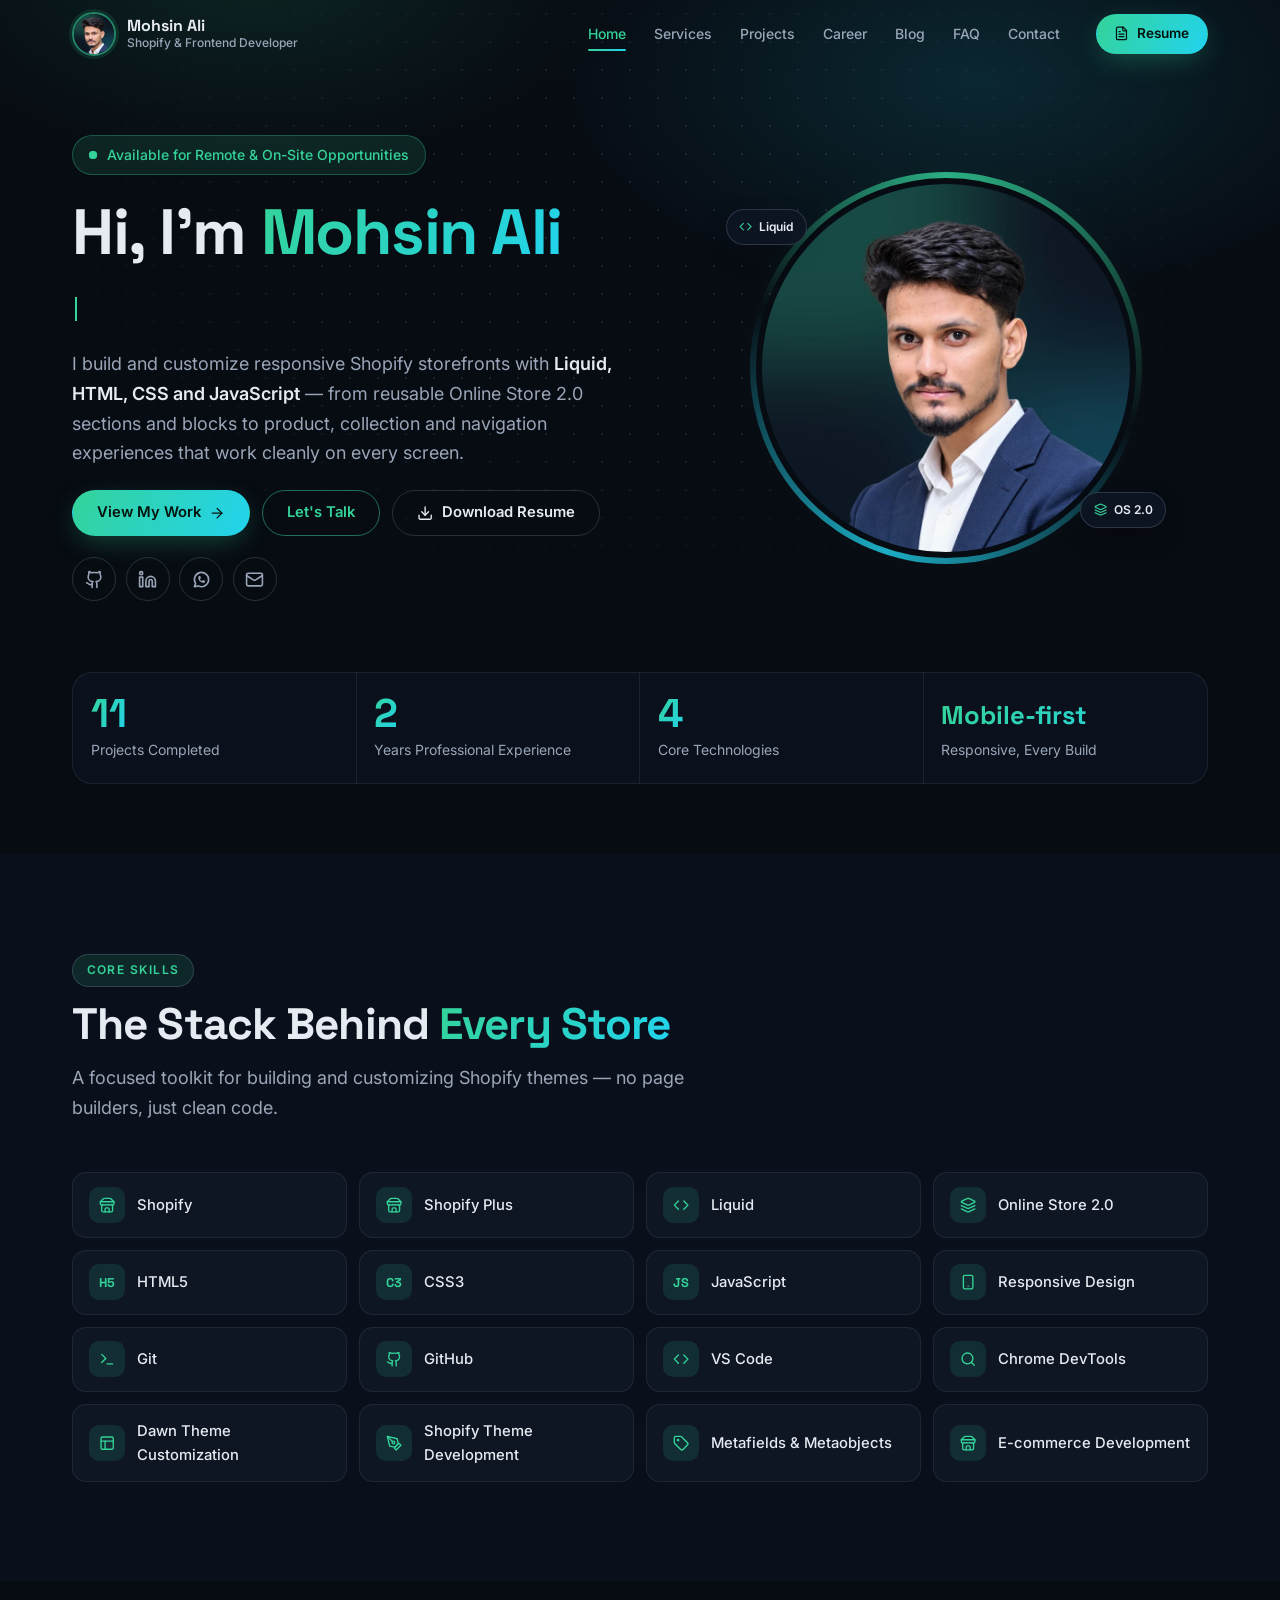
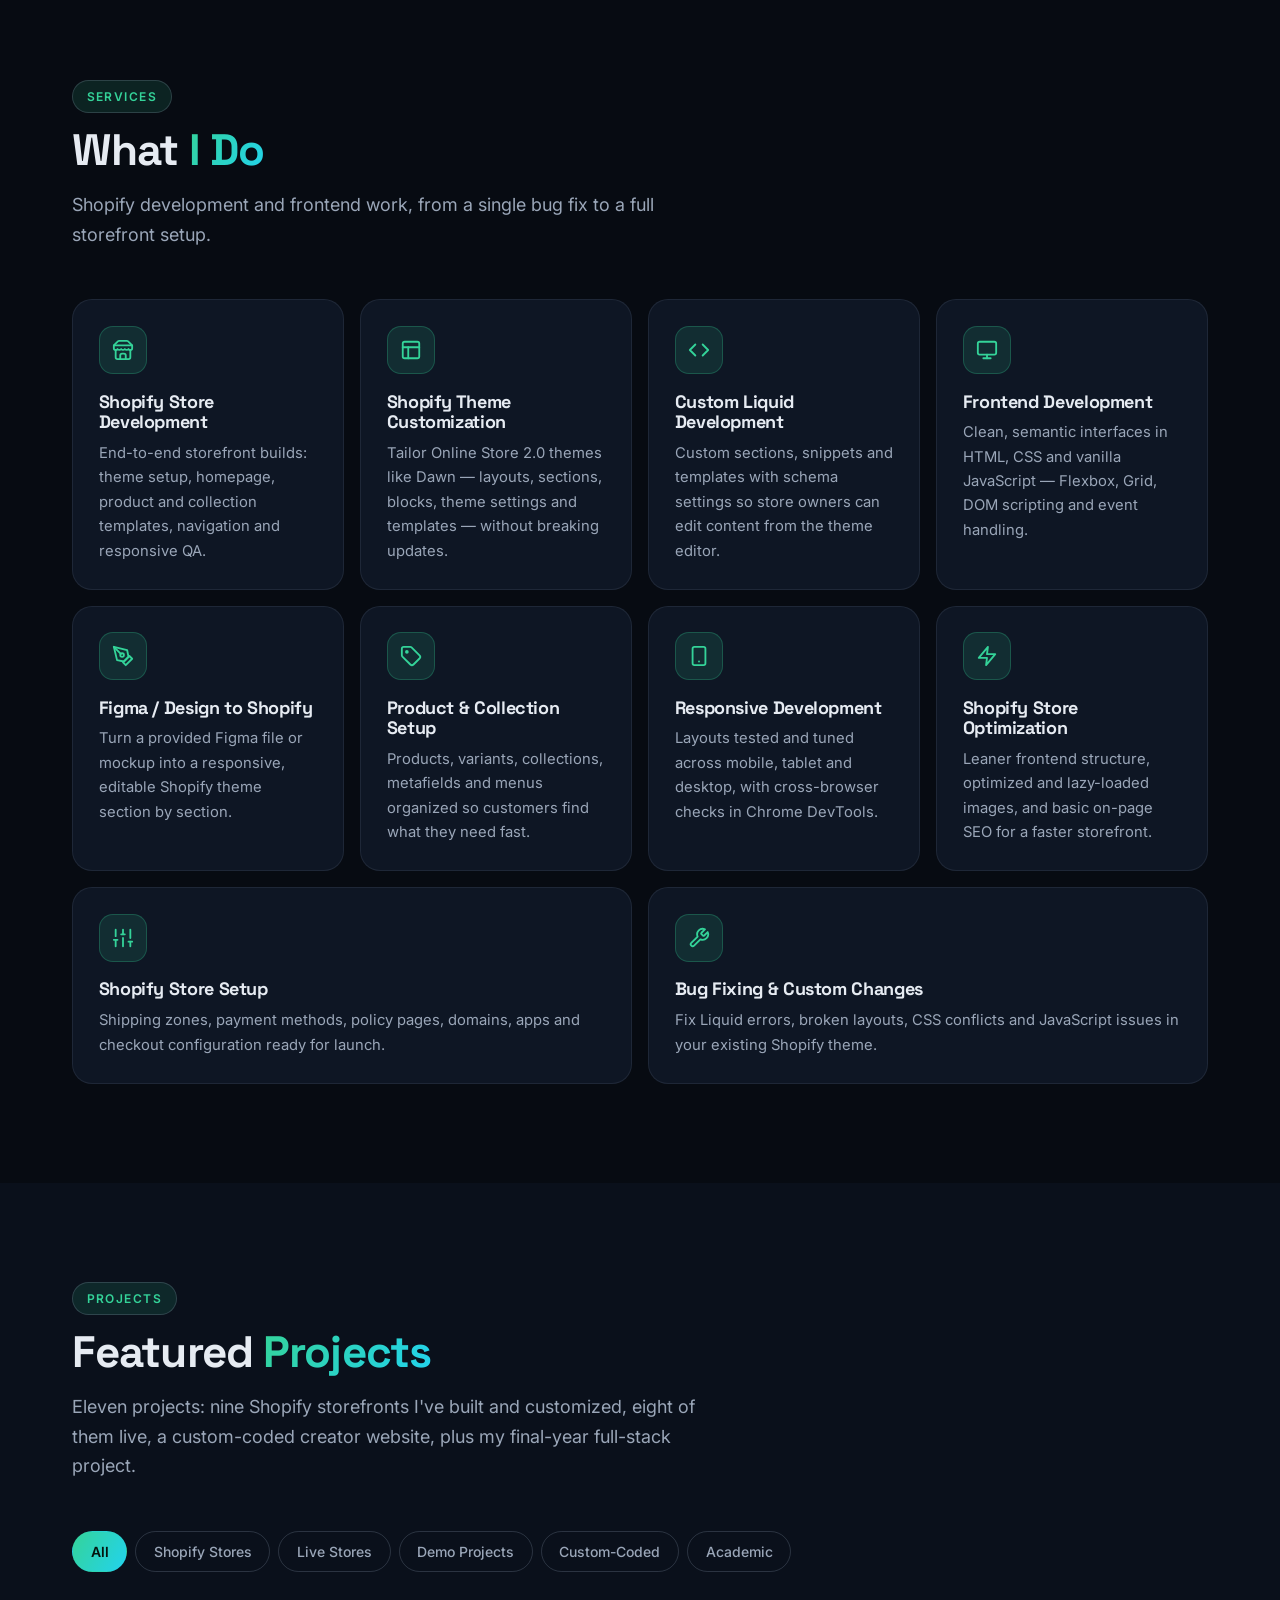
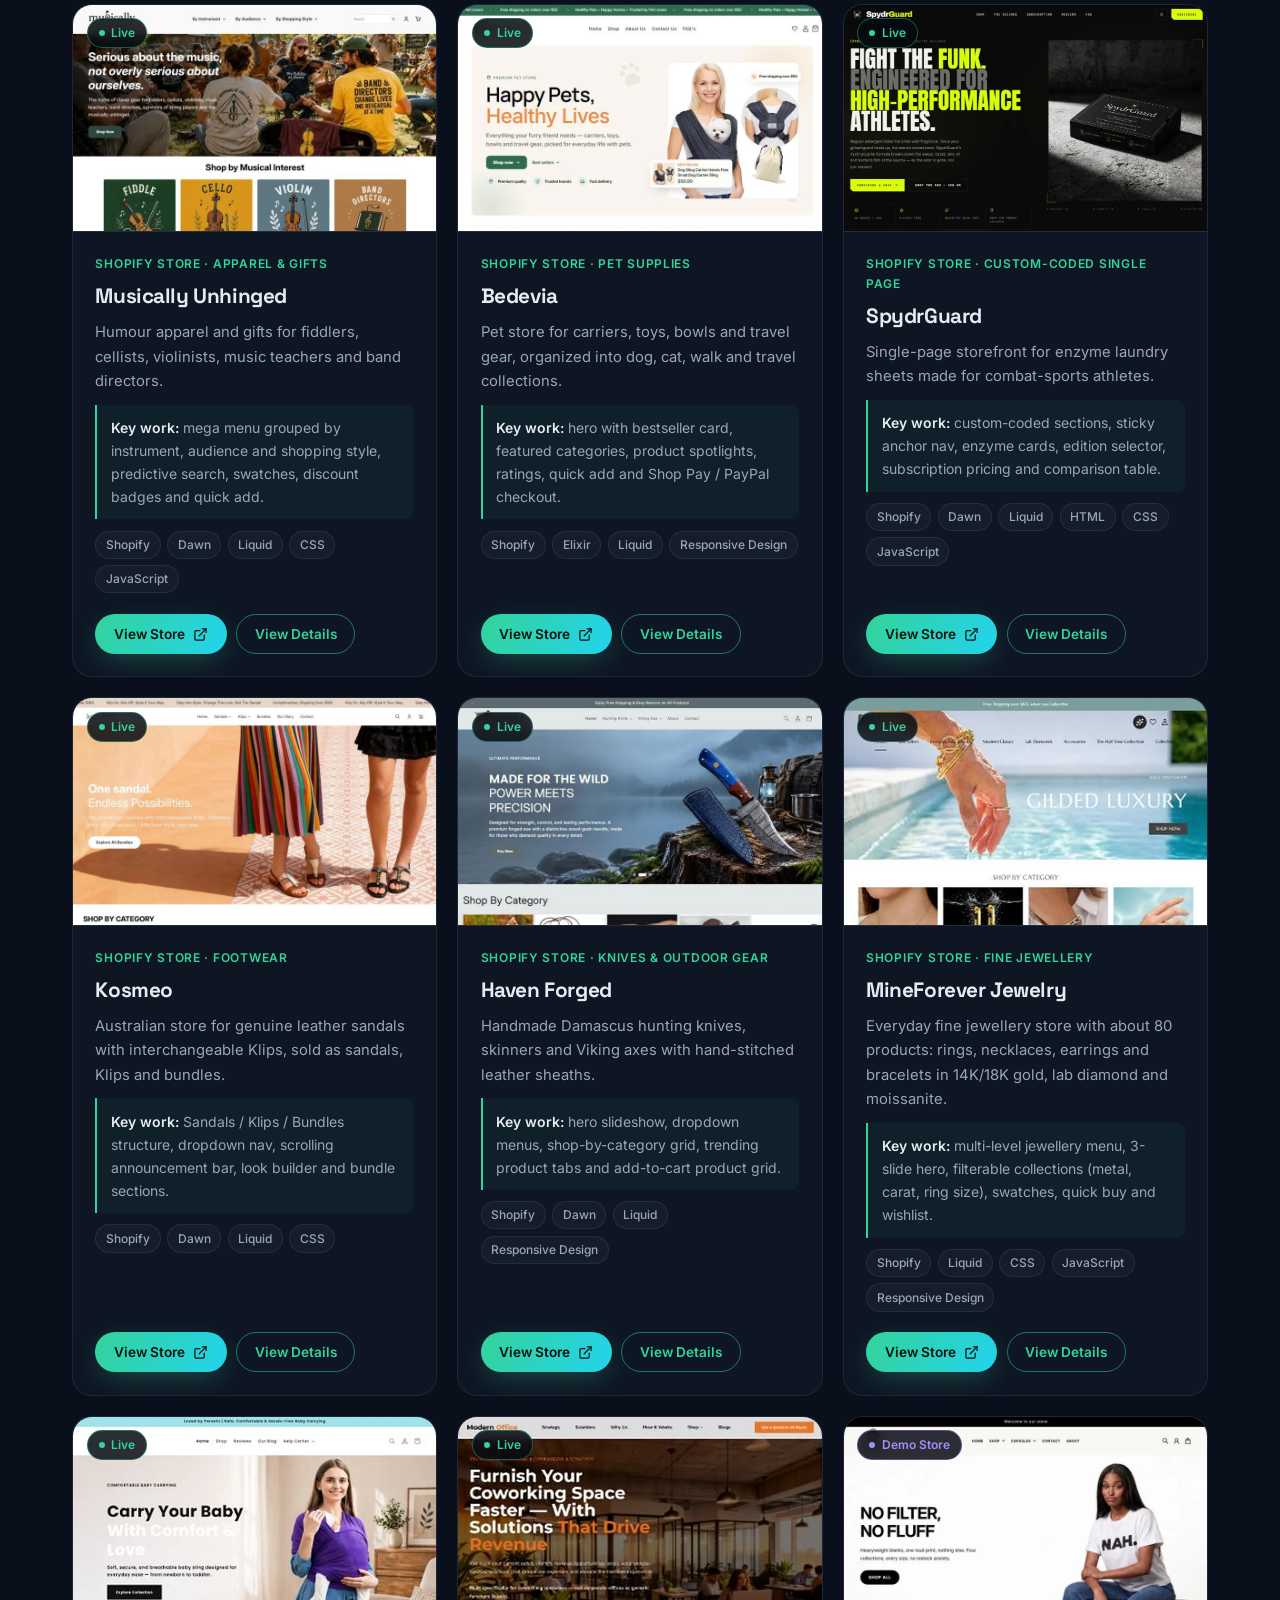
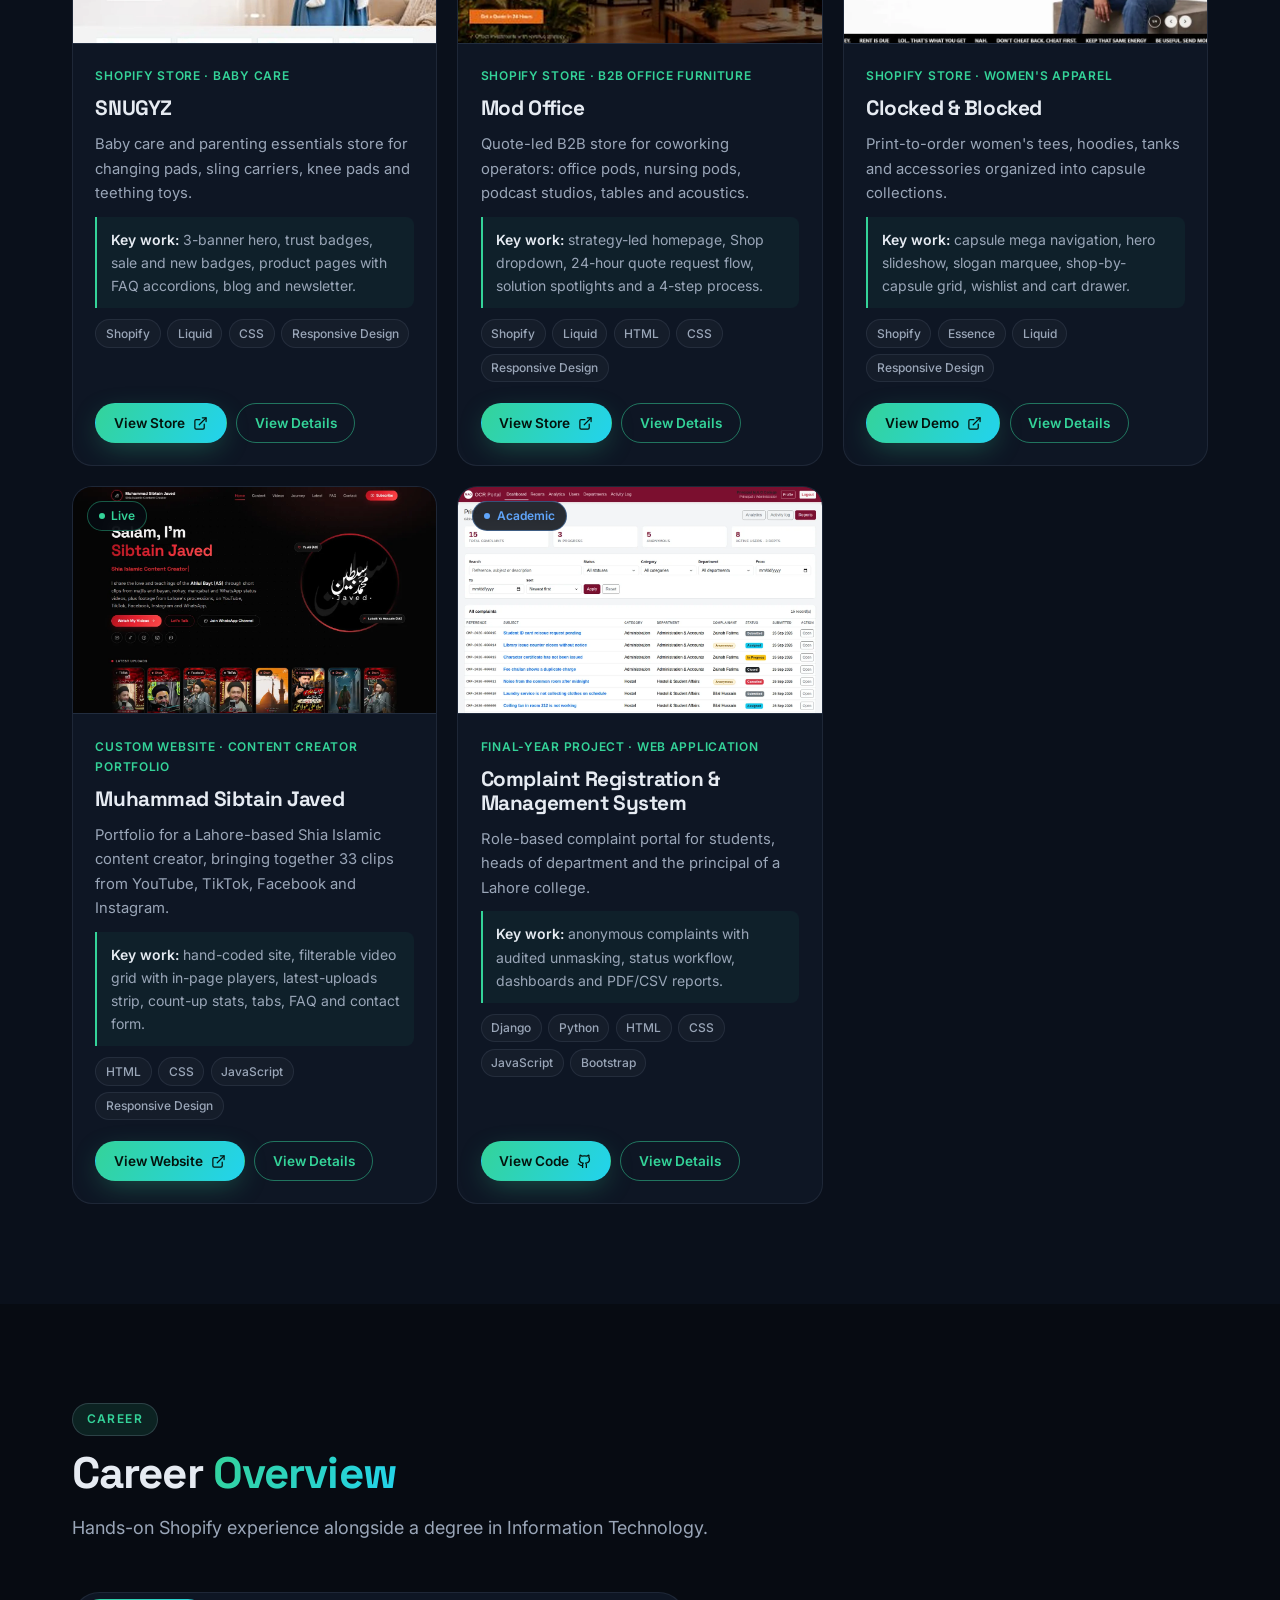
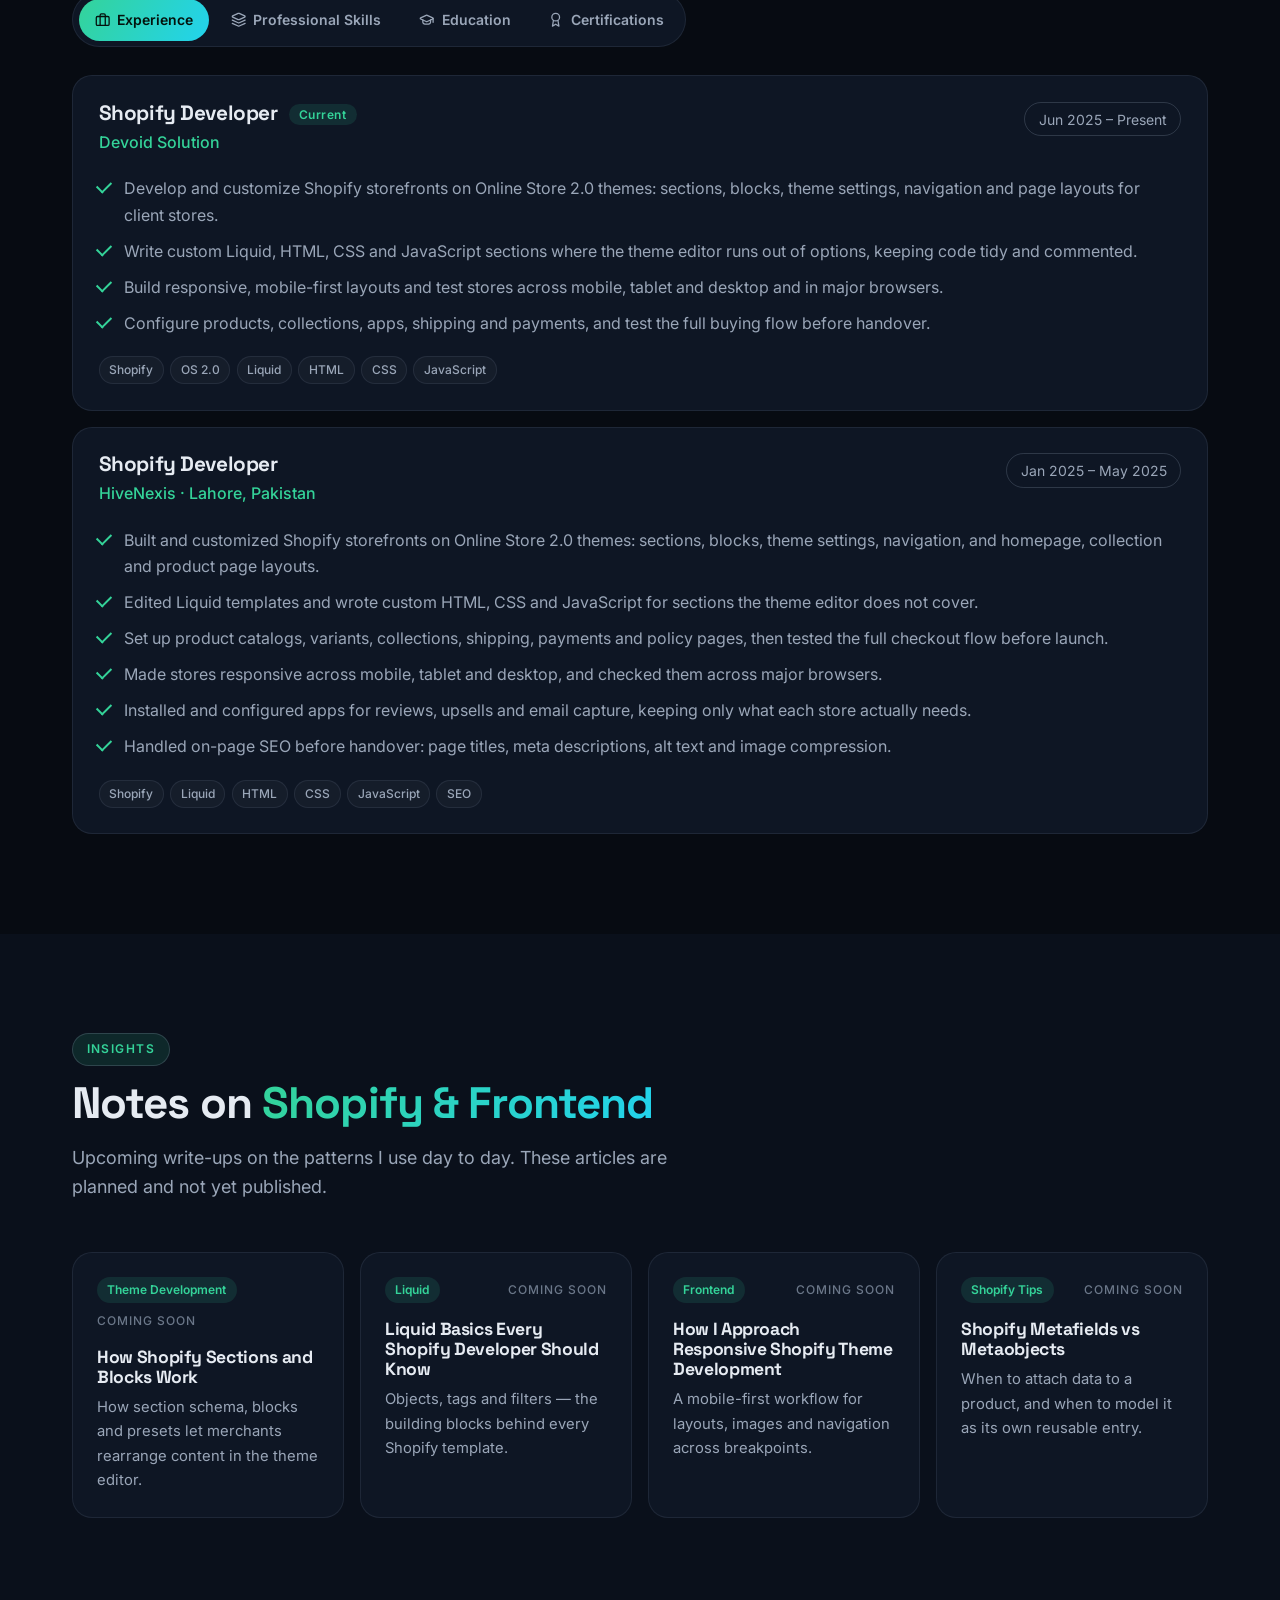
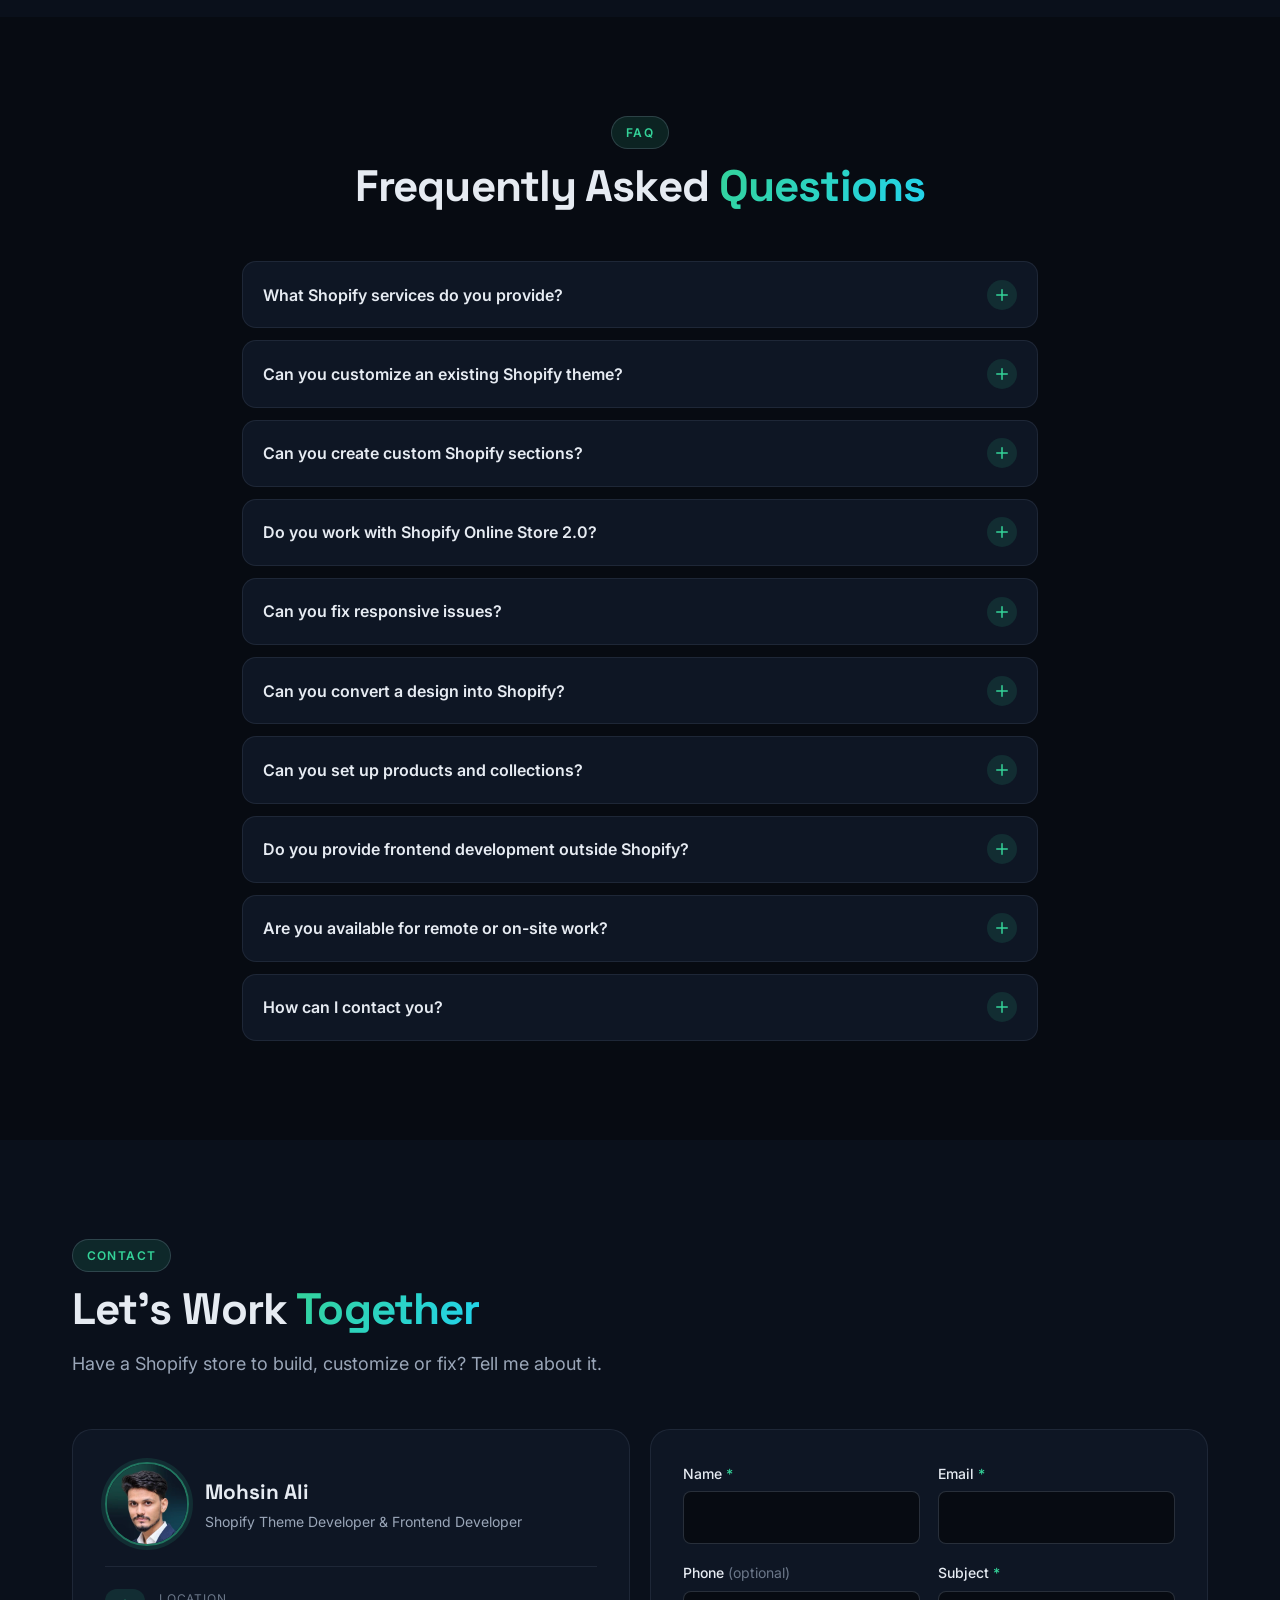
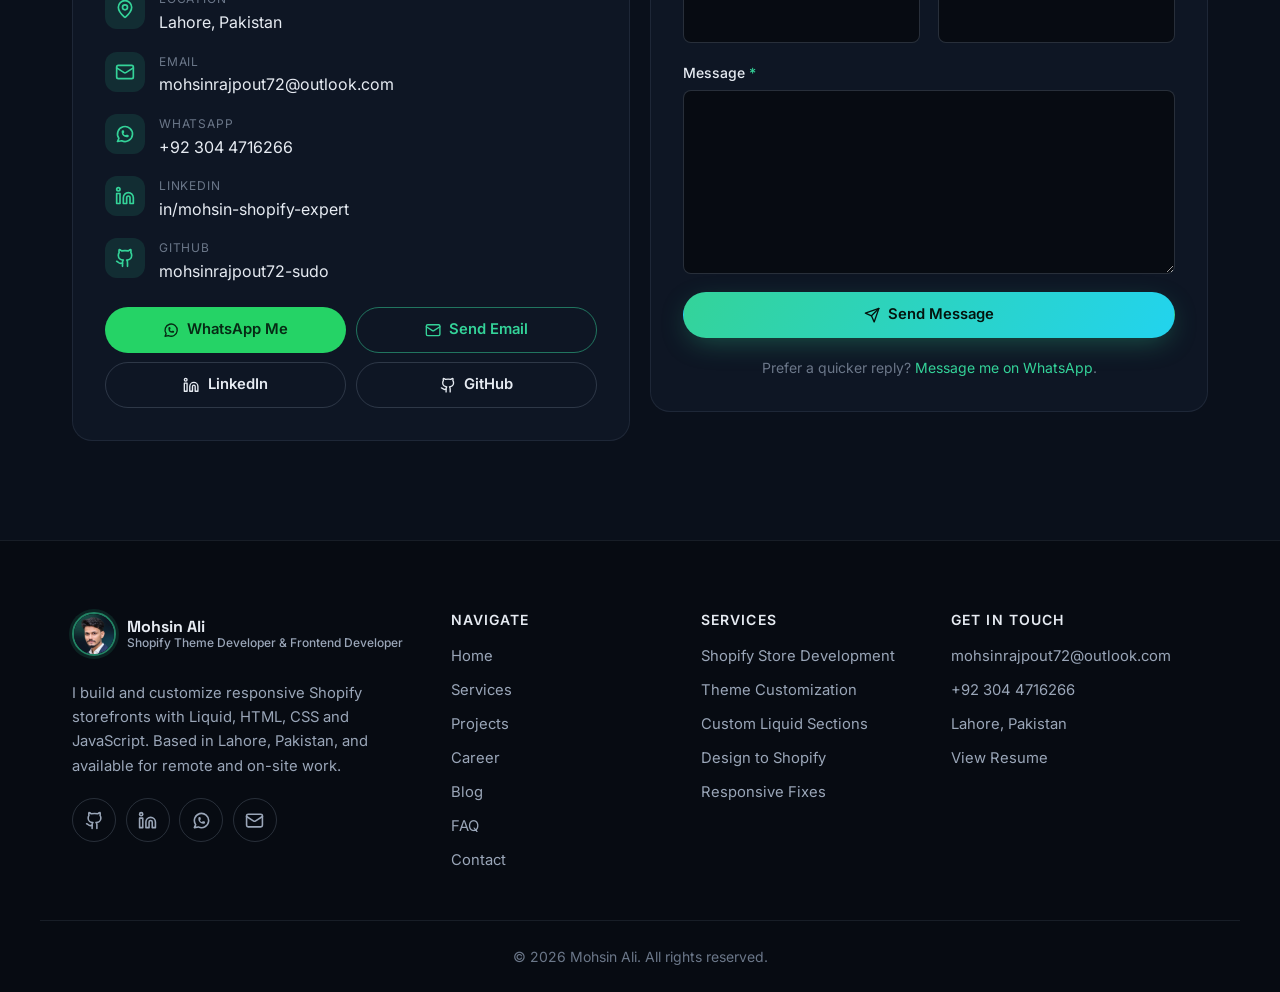
==== commit ab4ec636: "Update resume, switch email to Outlook, add Muhammad Sibtain Javed project - Replace resume PDF with" ====
--- a/index.html
+++ b/index.html
@@ -47,7 +47,7 @@
     "@type": "Person",
     "name": "Mohsin Ali",
     "jobTitle": "Shopify Theme Developer & Frontend Developer",
-    "email": "mailto:mohsinrajpout72@gmail.com",
+    "email": "mailto:mohsinrajpout72@outlook.com",
     "address": { "@type": "PostalAddress", "addressLocality": "Lahore", "addressCountry": "PK" },
     "alumniOf": "University of the Punjab",
     "worksFor": { "@type": "Organization", "name": "Devoid Solution" },
@@ -184,7 +184,7 @@
             <li><a class="social" href="https://github.com/mohsinrajpout72-sudo" target="_blank" rel="noopener" aria-label="GitHub profile"><svg class="icon" aria-hidden="true"><use href="#i-github"/></svg></a></li>
             <li><a class="social" href="https://www.linkedin.com/in/mohsin-shopify-expert" target="_blank" rel="noopener" aria-label="LinkedIn profile"><svg class="icon" aria-hidden="true"><use href="#i-linkedin"/></svg></a></li>
             <li><a class="social" href="https://wa.me/923044716266" target="_blank" rel="noopener" aria-label="Chat on WhatsApp"><svg class="icon" aria-hidden="true"><use href="#i-whatsapp"/></svg></a></li>
-            <li><a class="social" href="mailto:mohsinrajpout72@gmail.com" aria-label="Send an email"><svg class="icon" aria-hidden="true"><use href="#i-mail"/></svg></a></li>
+            <li><a class="social" href="mailto:mohsinrajpout72@outlook.com" aria-label="Send an email"><svg class="icon" aria-hidden="true"><use href="#i-mail"/></svg></a></li>
           </ul>
         </div>
 
@@ -202,7 +202,7 @@
       <!-- Hero statistics: only verifiable figures -->
       <div class="container">
         <dl class="stats reveal">
-          <div class="stat"><dt class="stat__label">Projects Completed</dt><dd class="stat__value"><span data-count="10">10</span></dd></div>
+          <div class="stat"><dt class="stat__label">Projects Completed</dt><dd class="stat__value"><span data-count="11">11</span></dd></div>
           <div class="stat"><dt class="stat__label">Years Professional Experience</dt><dd class="stat__value"><span data-count="2">2</span></dd></div>
           <div class="stat"><dt class="stat__label">Core Technologies</dt><dd class="stat__value"><span data-count="4">4</span></dd></div>
           <div class="stat"><dt class="stat__label">Responsive, Every Build</dt><dd class="stat__value stat__value--text">Mobile-first</dd></div>
@@ -316,7 +316,7 @@
         <header class="section__head reveal">
           <p class="eyebrow">Projects</p>
           <h2 class="section__title" id="portfolio-title">Featured <span class="grad-text">Projects</span></h2>
-          <p class="section__lead">Ten projects: nine Shopify storefronts I've built and customized, eight of them live, plus my final-year full-stack project.</p>
+          <p class="section__lead">Eleven projects: nine Shopify storefronts I've built and customized, eight of them live, a custom-coded creator website, plus my final-year full-stack project.</p>
         </header>
 
         <div class="filters reveal" role="group" aria-label="Filter projects">
@@ -484,6 +484,23 @@
               <div class="project__actions">
                 <a class="btn btn--primary btn--sm" href="https://gjx16i-gh.myshopify.com/" target="_blank" rel="noopener">View Demo <svg class="icon" aria-hidden="true"><use href="#i-external"/></svg><span class="sr-only"> (opens in new tab)</span></a>
                 <button class="btn btn--outline btn--sm" type="button" data-project="clocked-blocked">View Details</button>
+              </div>
+            </div>
+          </article>
+          <article class="card project reveal" data-category="live custom">
+            <div class="project__media">
+              <img src="assets/images/projects/sibtain-javed.webp" alt="Muhammad Sibtain Javed website hero: Salam, I'm Sibtain Javed, with a latest-uploads video strip" width="1200" height="750" loading="lazy" decoding="async">
+              <span class="status status--live">Live</span>
+            </div>
+            <div class="project__body">
+              <p class="project__cat">Custom Website · Content Creator Portfolio</p>
+              <h3 class="project__title">Muhammad Sibtain Javed</h3>
+              <p class="project__desc">Portfolio for a Lahore-based Shia Islamic content creator, bringing together 33 clips from YouTube, TikTok, Facebook and Instagram.</p>
+              <p class="project__contrib"><strong>Key work:</strong> hand-coded site, filterable video grid with in-page players, latest-uploads strip, count-up stats, tabs, FAQ and contact form.</p>
+              <ul class="tags"><li>HTML</li><li>CSS</li><li>JavaScript</li><li>Responsive Design</li></ul>
+              <div class="project__actions">
+                <a class="btn btn--primary btn--sm" href="https://mohsinalirajpout.github.io/Muhammad-Sibtain-Javed/" target="_blank" rel="noopener">View Website <svg class="icon" aria-hidden="true"><use href="#i-external"/></svg><span class="sr-only"> (opens in new tab)</span></a>
+                <button class="btn btn--outline btn--sm" type="button" data-project="sibtain-javed">View Details</button>
               </div>
             </div>
           </article>
@@ -769,7 +786,7 @@
           </div>
           <div class="accordion__item">
             <h3 class="accordion__heading"><button class="accordion__btn" type="button" aria-expanded="false" aria-controls="faq-10" id="faq-10-btn">How can I contact you?<svg class="icon" aria-hidden="true"><use href="#i-plus"/></svg></button></h3>
-            <div class="accordion__panel" id="faq-10" role="region" aria-labelledby="faq-10-btn" hidden><p>WhatsApp (+92 304 4716266) is fastest. You can also email <a href="mailto:mohsinrajpout72@gmail.com">mohsinrajpout72@gmail.com</a>, message me on LinkedIn, or use the form below.</p></div>
+            <div class="accordion__panel" id="faq-10" role="region" aria-labelledby="faq-10-btn" hidden><p>WhatsApp (+92 304 4716266) is fastest. You can also email <a href="mailto:mohsinrajpout72@outlook.com">mohsinrajpout72@outlook.com</a>, message me on LinkedIn, or use the form below.</p></div>
           </div>
         </div>
       </div>
@@ -798,7 +815,7 @@
 
             <ul class="contact__list">
               <li><svg class="icon" aria-hidden="true"><use href="#i-pin"/></svg><span><small>Location</small>Lahore, Pakistan</span></li>
-              <li><svg class="icon" aria-hidden="true"><use href="#i-mail"/></svg><span><small>Email</small><a href="mailto:mohsinrajpout72@gmail.com">mohsinrajpout72@gmail.com</a></span></li>
+              <li><svg class="icon" aria-hidden="true"><use href="#i-mail"/></svg><span><small>Email</small><a href="mailto:mohsinrajpout72@outlook.com">mohsinrajpout72@outlook.com</a></span></li>
               <li><svg class="icon" aria-hidden="true"><use href="#i-whatsapp"/></svg><span><small>WhatsApp</small><a href="https://wa.me/923044716266" target="_blank" rel="noopener">+92 304 4716266</a></span></li>
               <li><svg class="icon" aria-hidden="true"><use href="#i-linkedin"/></svg><span><small>LinkedIn</small><a href="https://www.linkedin.com/in/mohsin-shopify-expert" target="_blank" rel="noopener">in/mohsin-shopify-expert</a></span></li>
               <li><svg class="icon" aria-hidden="true"><use href="#i-github"/></svg><span><small>GitHub</small><a href="https://github.com/mohsinrajpout72-sudo" target="_blank" rel="noopener">mohsinrajpout72-sudo</a></span></li>
@@ -806,7 +823,7 @@
 
             <div class="contact__ctas">
               <a class="btn btn--wa" href="https://wa.me/923044716266?text=Hi%20Mohsin%2C%20I%20found%20your%20portfolio%20and%20would%20like%20to%20discuss%20a%20Shopify%20project." target="_blank" rel="noopener"><svg class="icon" aria-hidden="true"><use href="#i-whatsapp"/></svg> WhatsApp Me</a>
-              <a class="btn btn--outline" href="mailto:mohsinrajpout72@gmail.com?subject=Shopify%20project%20enquiry"><svg class="icon" aria-hidden="true"><use href="#i-mail"/></svg> Send Email</a>
+              <a class="btn btn--outline" href="mailto:mohsinrajpout72@outlook.com?subject=Shopify%20project%20enquiry"><svg class="icon" aria-hidden="true"><use href="#i-mail"/></svg> Send Email</a>
               <a class="btn btn--ghost" href="https://www.linkedin.com/in/mohsin-shopify-expert" target="_blank" rel="noopener"><svg class="icon" aria-hidden="true"><use href="#i-linkedin"/></svg> LinkedIn</a>
               <a class="btn btn--ghost" href="https://github.com/mohsinrajpout72-sudo" target="_blank" rel="noopener"><svg class="icon" aria-hidden="true"><use href="#i-github"/></svg> GitHub</a>
             </div>
@@ -867,7 +884,7 @@
           <li><a class="social" href="https://github.com/mohsinrajpout72-sudo" target="_blank" rel="noopener" aria-label="GitHub profile"><svg class="icon" aria-hidden="true"><use href="#i-github"/></svg></a></li>
           <li><a class="social" href="https://www.linkedin.com/in/mohsin-shopify-expert" target="_blank" rel="noopener" aria-label="LinkedIn profile"><svg class="icon" aria-hidden="true"><use href="#i-linkedin"/></svg></a></li>
           <li><a class="social" href="https://wa.me/923044716266" target="_blank" rel="noopener" aria-label="Chat on WhatsApp"><svg class="icon" aria-hidden="true"><use href="#i-whatsapp"/></svg></a></li>
-          <li><a class="social" href="mailto:mohsinrajpout72@gmail.com" aria-label="Send an email"><svg class="icon" aria-hidden="true"><use href="#i-mail"/></svg></a></li>
+          <li><a class="social" href="mailto:mohsinrajpout72@outlook.com" aria-label="Send an email"><svg class="icon" aria-hidden="true"><use href="#i-mail"/></svg></a></li>
         </ul>
       </div>
       <nav class="footer__col" aria-label="Footer">
@@ -895,7 +912,7 @@
       <div class="footer__col">
         <h2 class="footer__heading">Get in Touch</h2>
         <ul>
-          <li><a href="mailto:mohsinrajpout72@gmail.com">mohsinrajpout72@gmail.com</a></li>
+          <li><a href="mailto:mohsinrajpout72@outlook.com">mohsinrajpout72@outlook.com</a></li>
           <li><a href="https://wa.me/923044716266" target="_blank" rel="noopener">+92 304 4716266</a></li>
           <li>Lahore, Pakistan</li>
           <li><a href="assets/Mohsin-Ali-Resume.pdf" target="_blank" rel="noopener">View Resume</a></li>
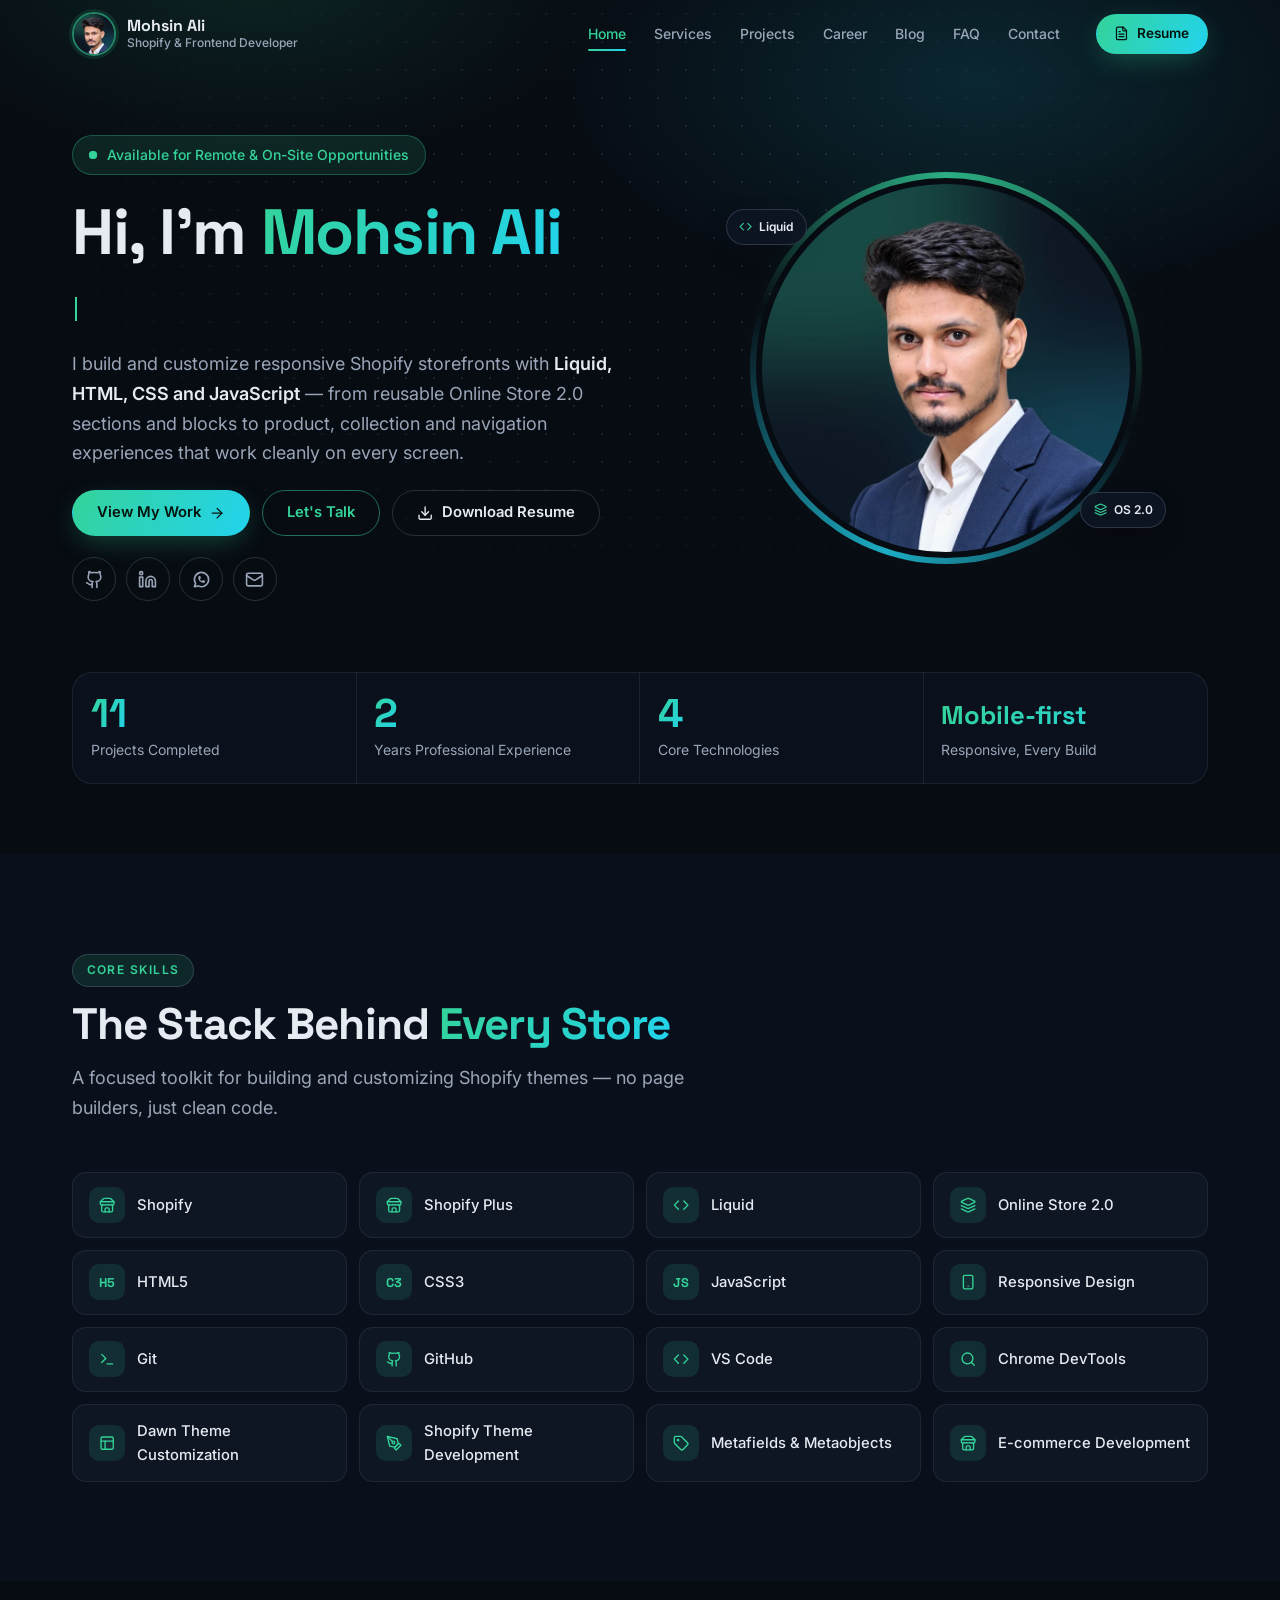
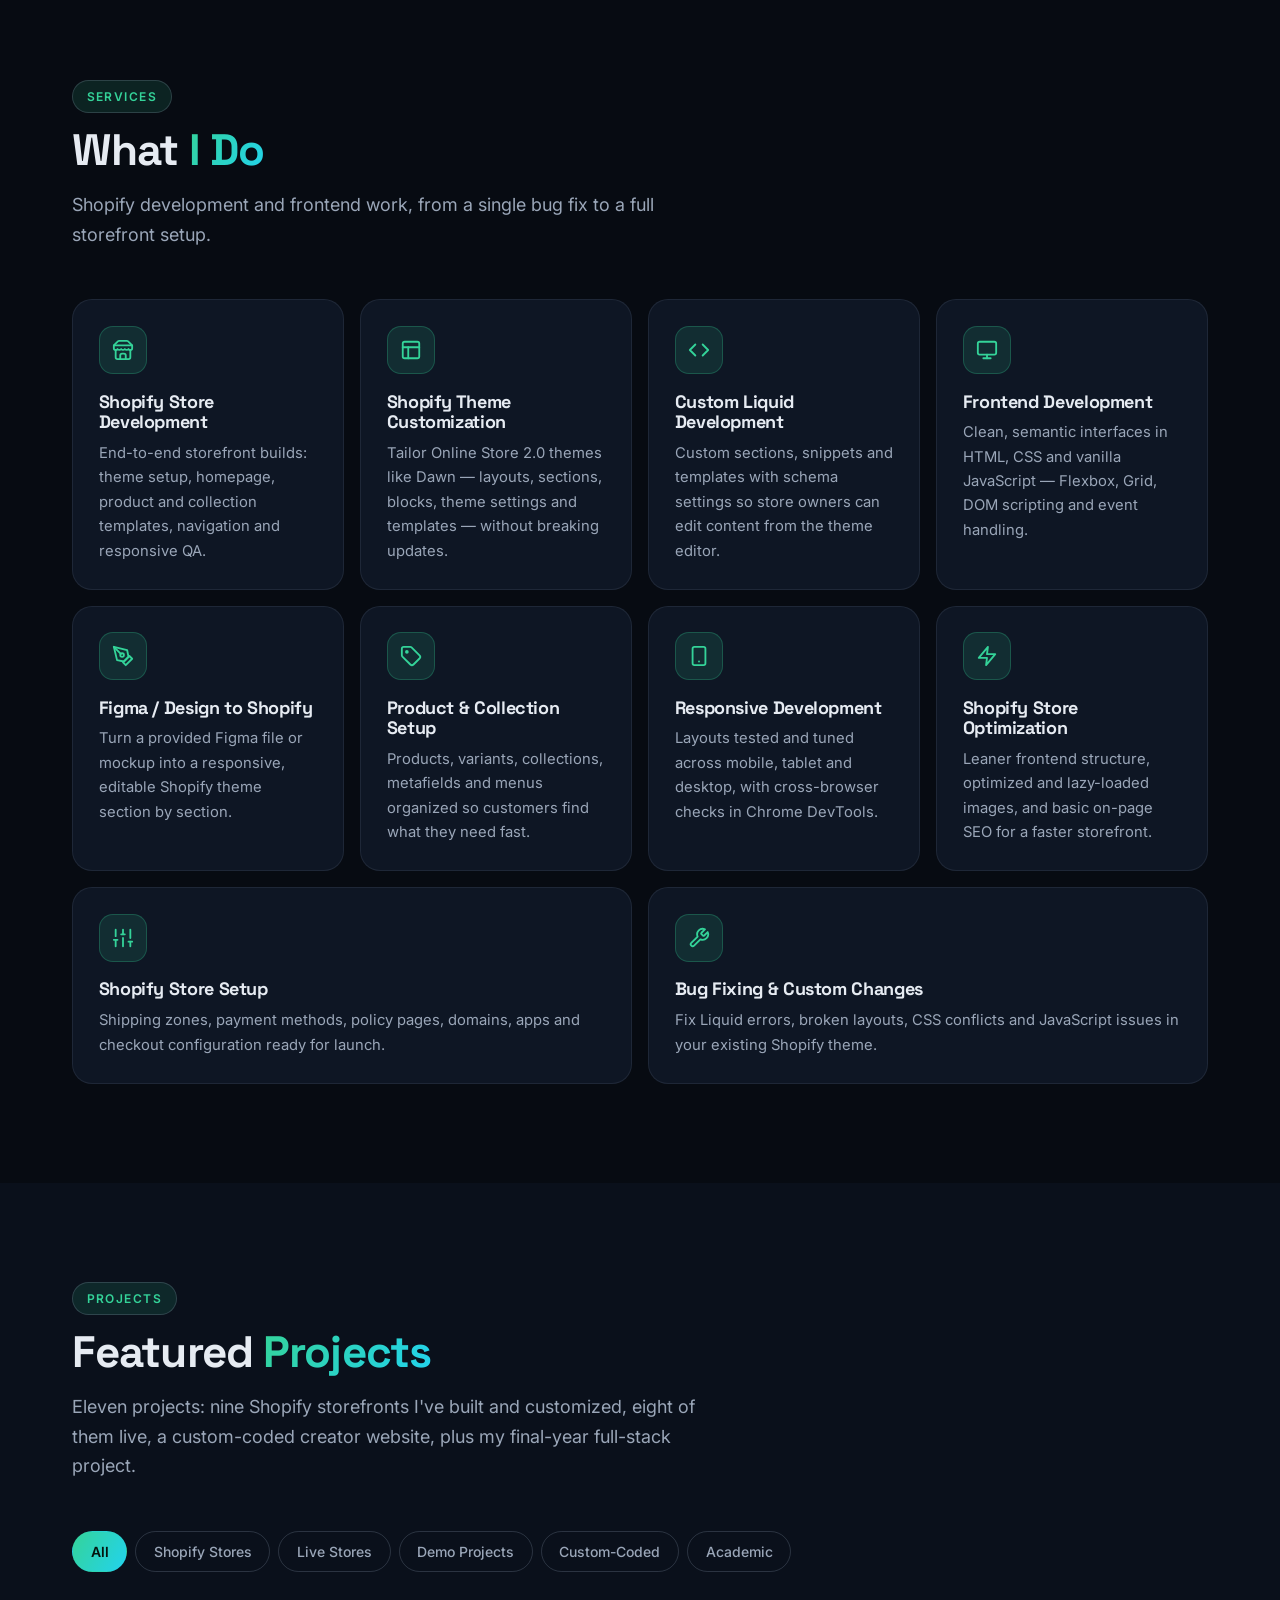
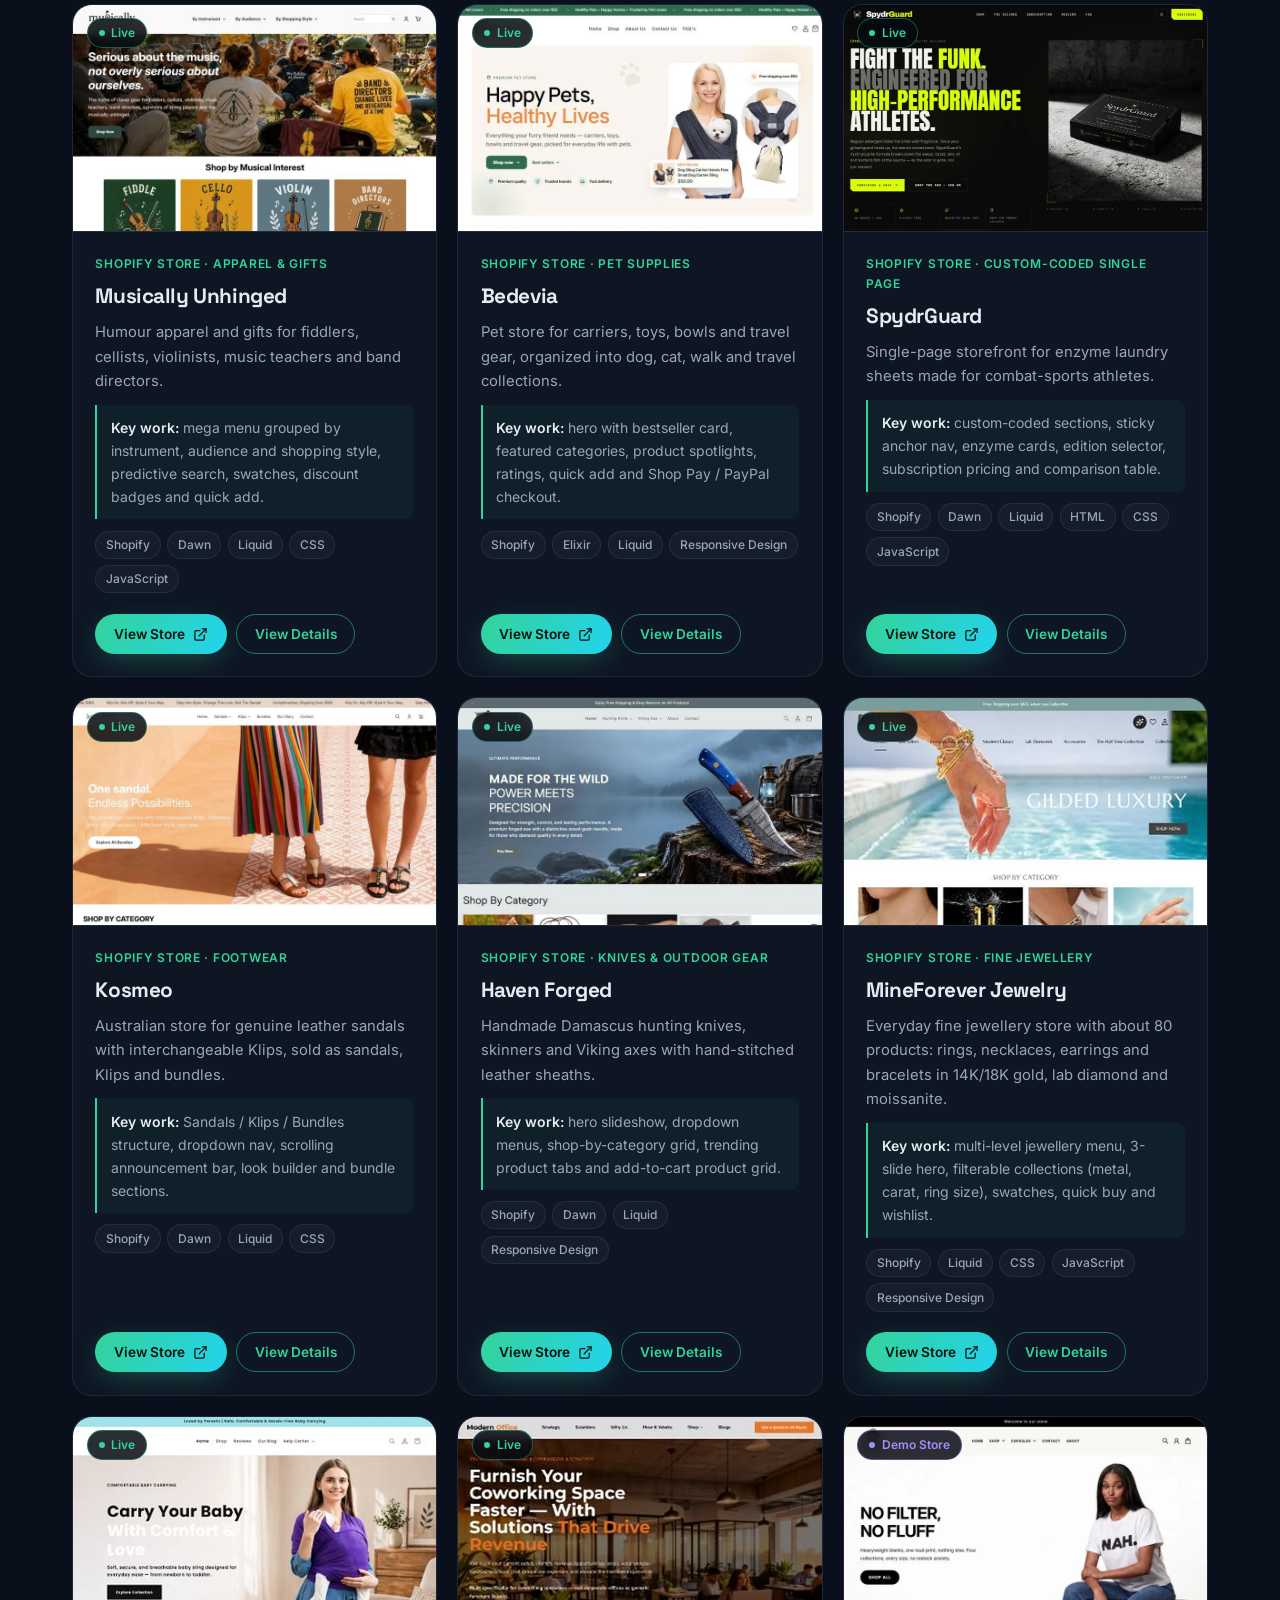
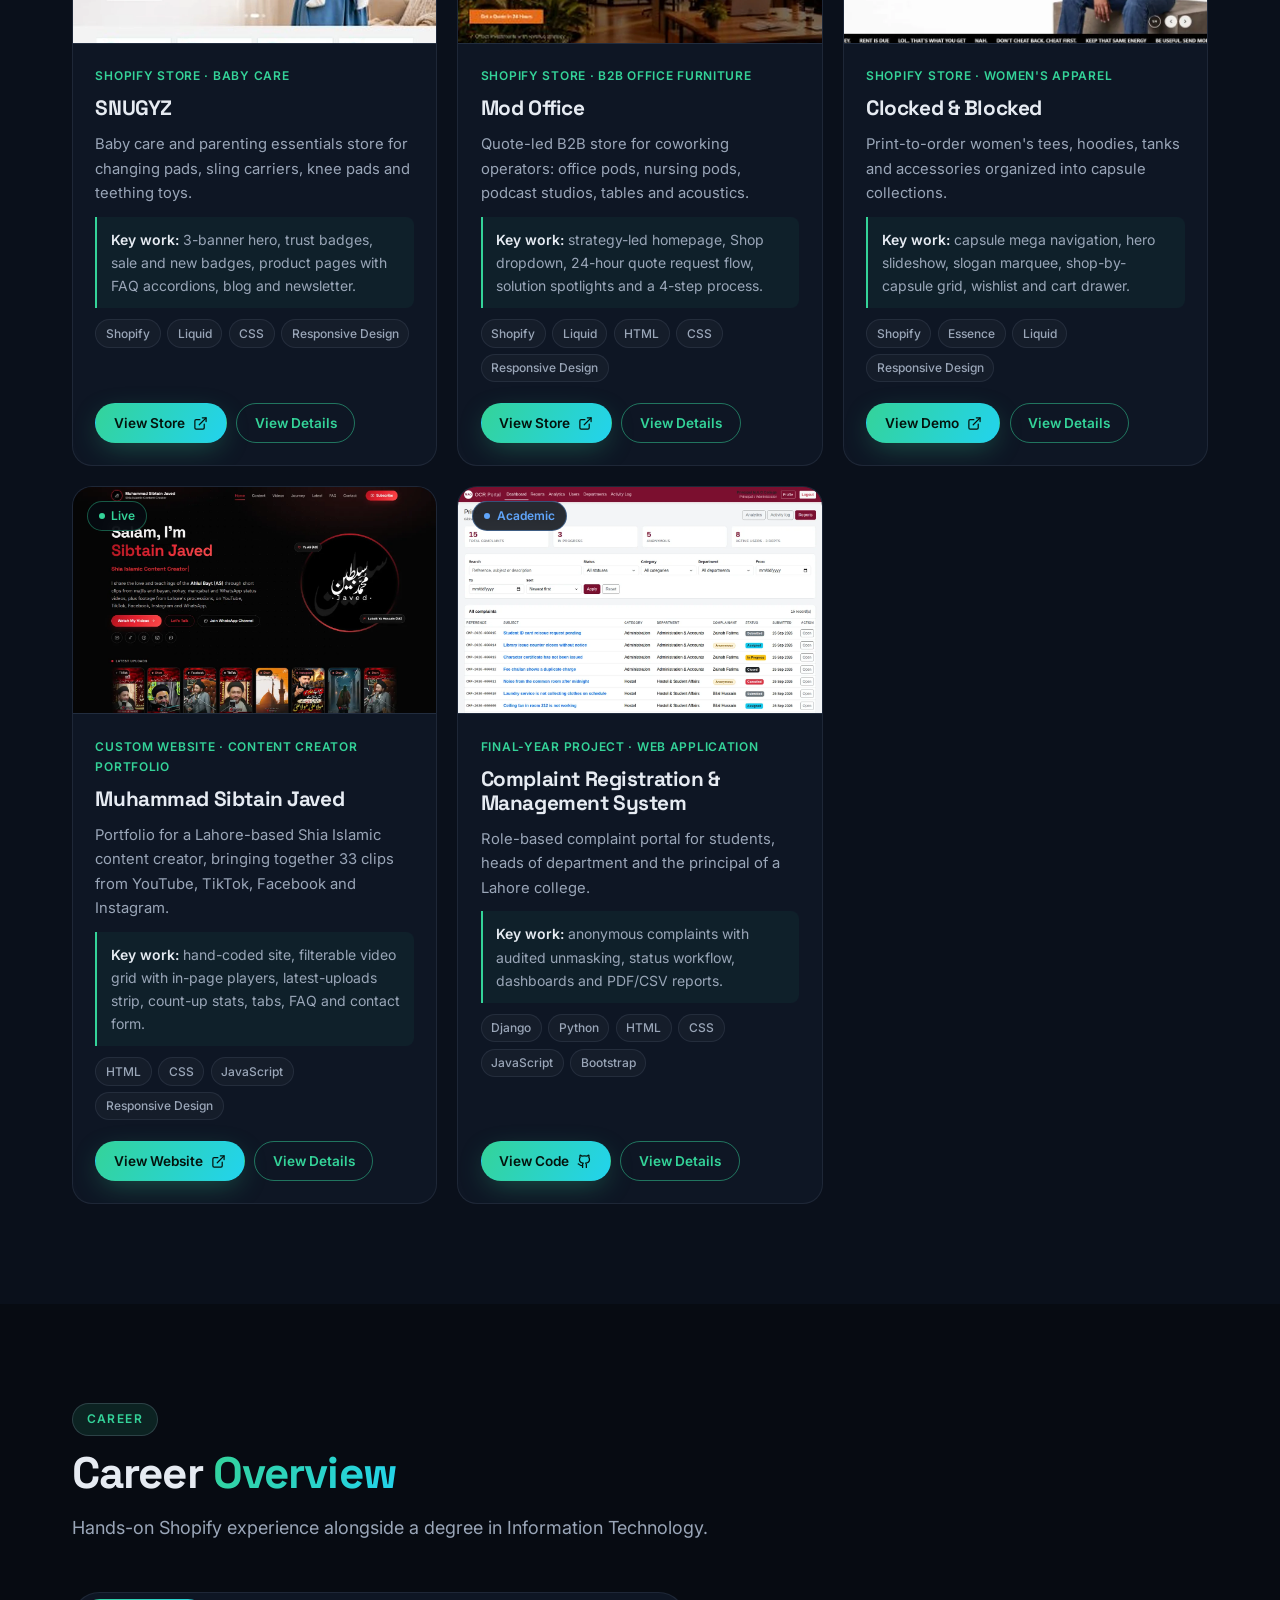
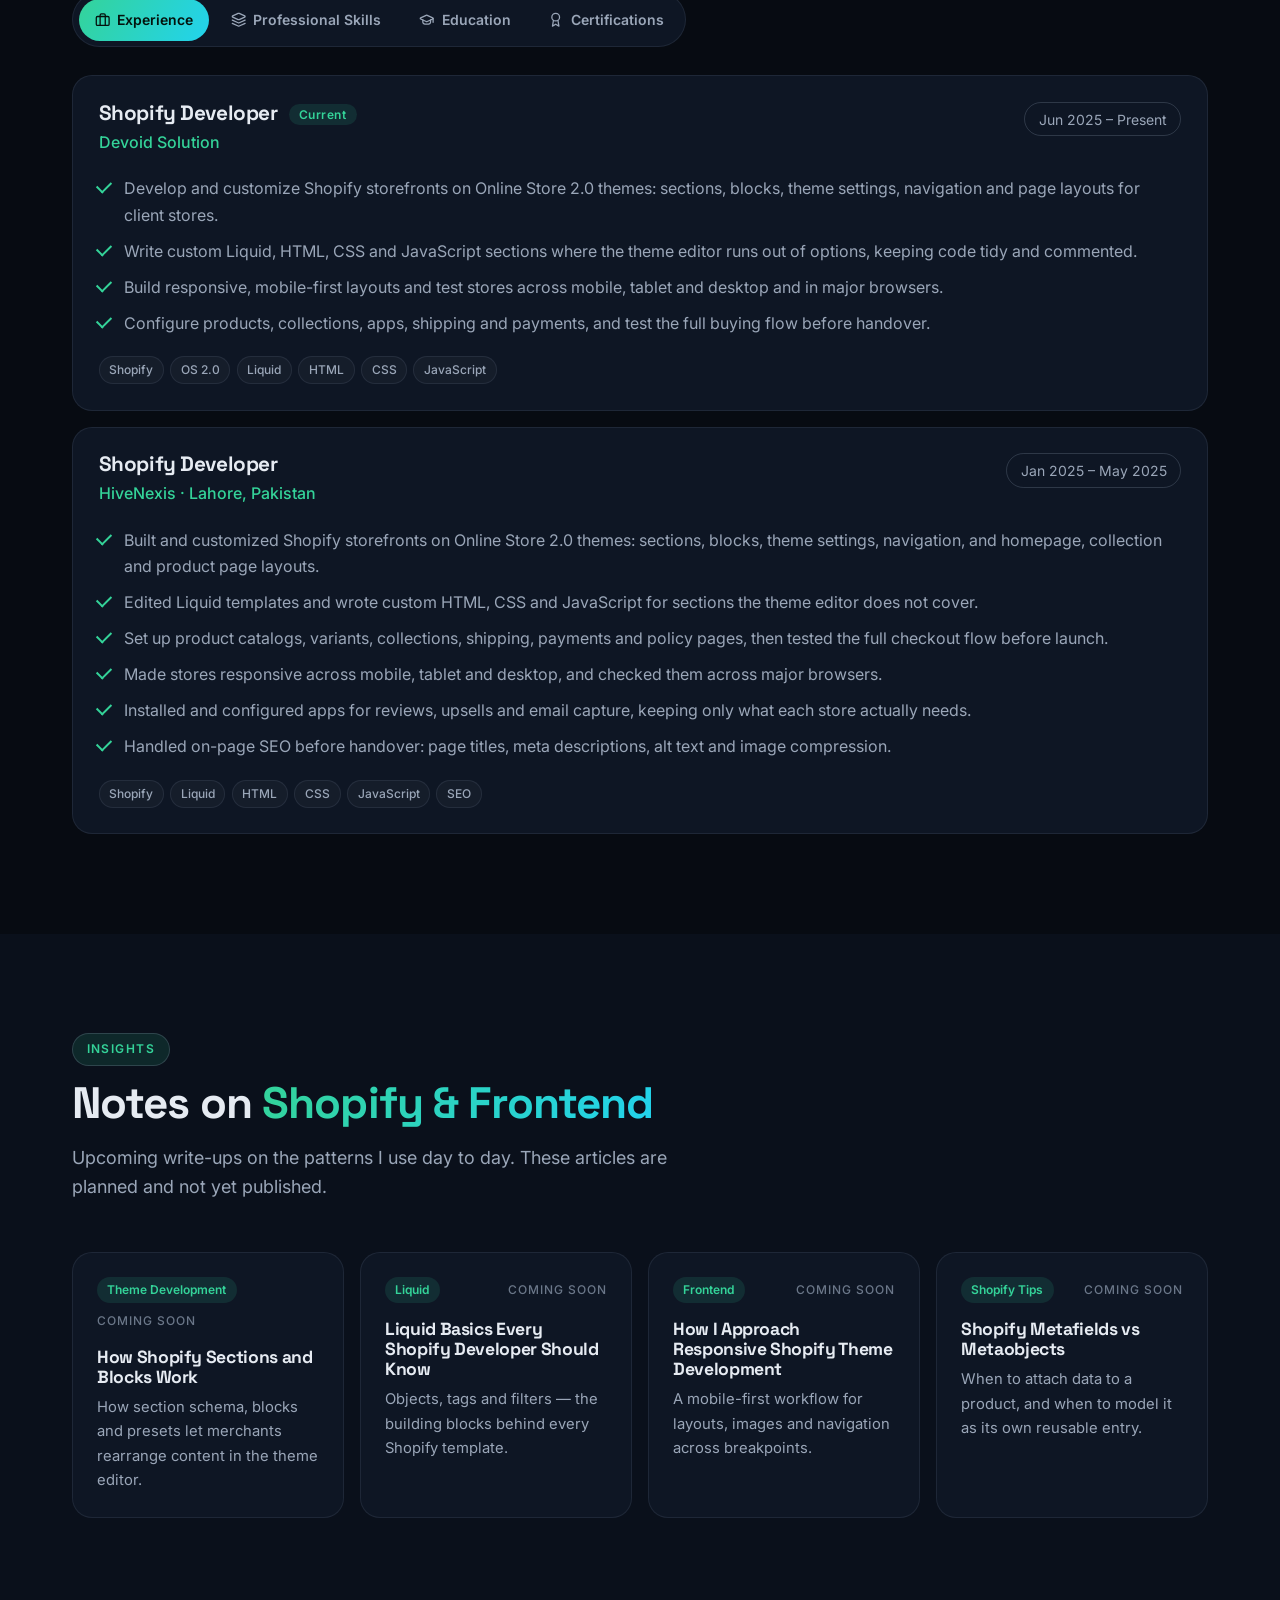
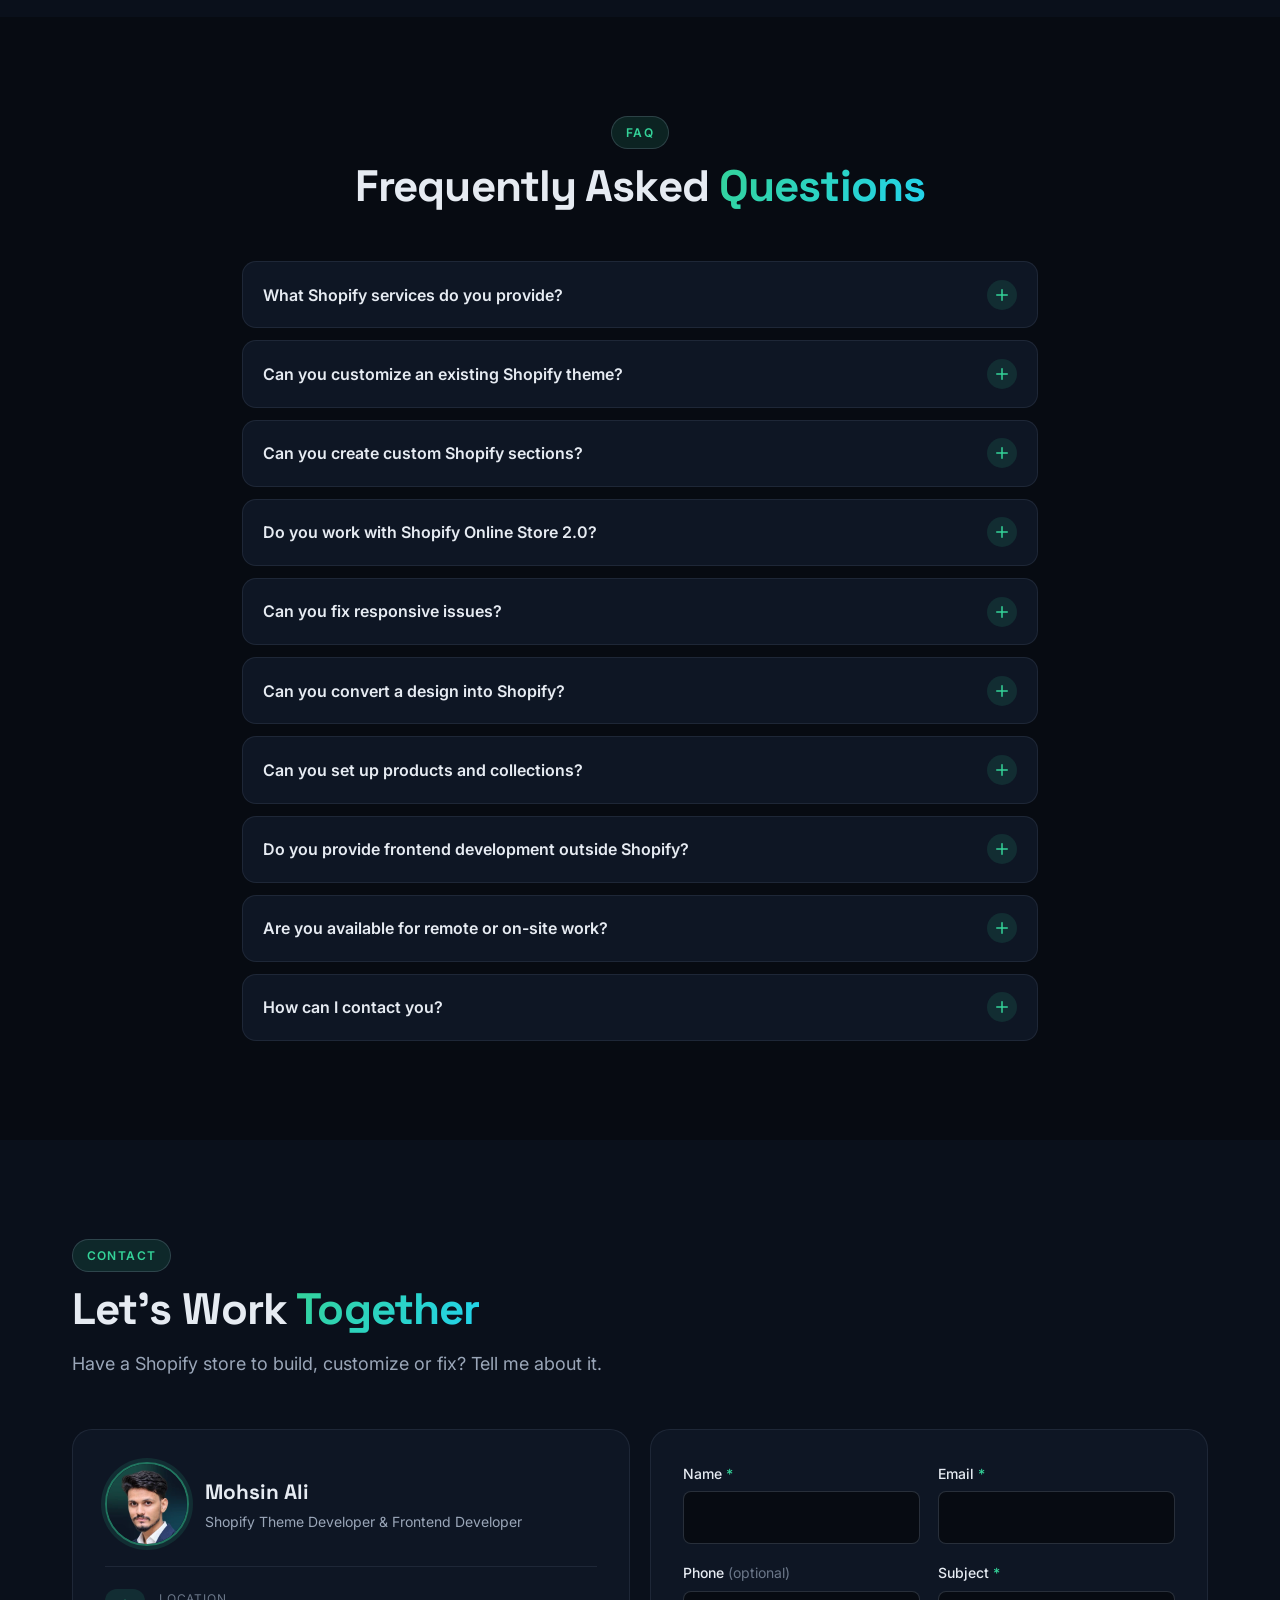
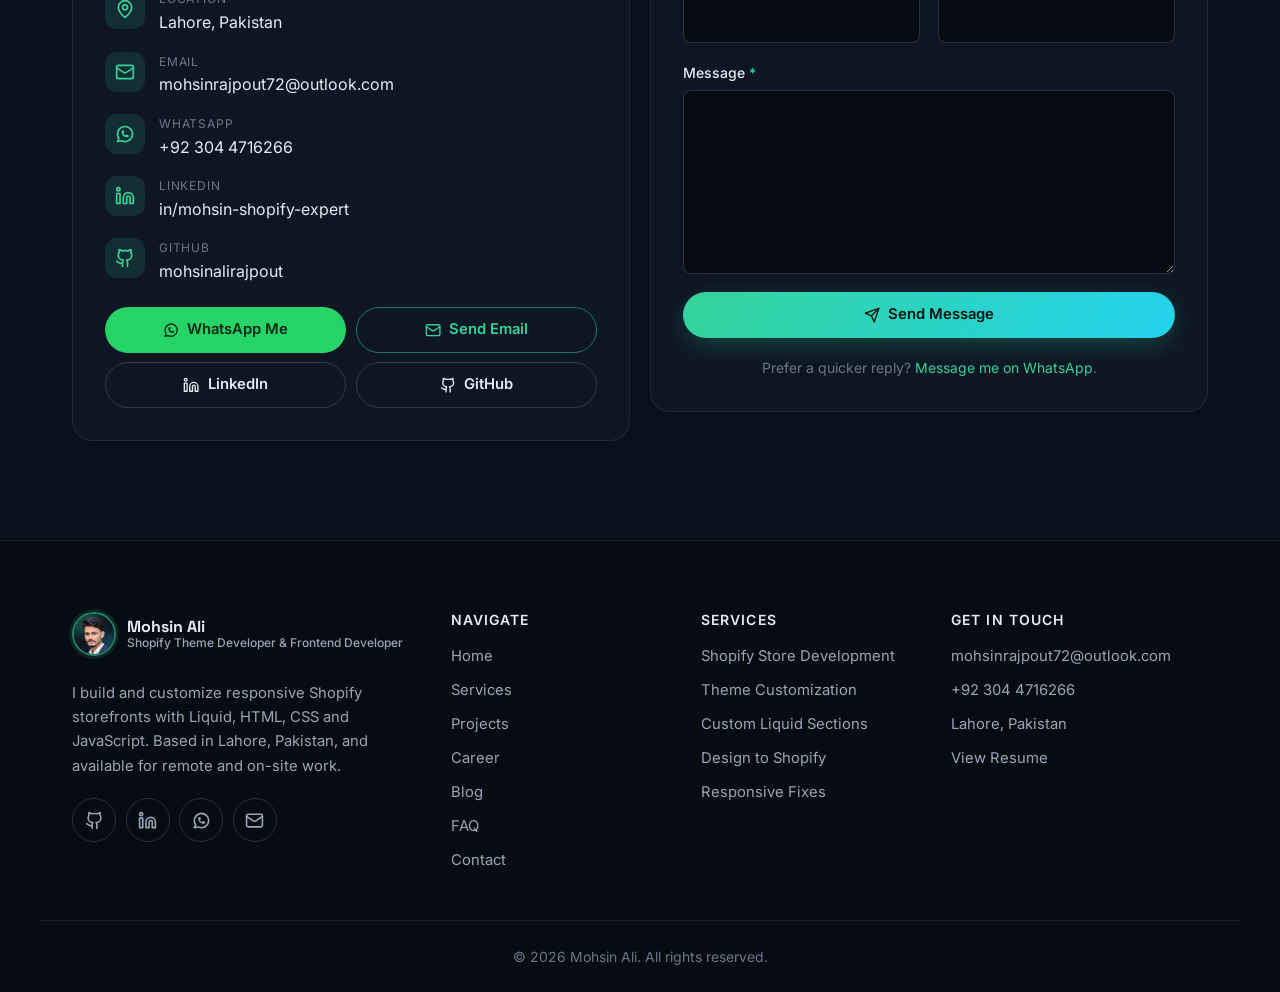
==== commit 9c189205: "Update GitHub username to mohsinalirajpout Co-Authored-By: Claude Opus 5.5 <noreply@anthropic.com>" ====
--- a/index.html
+++ b/index.html
@@ -59,7 +59,7 @@
       "dateCreated": "2025-10-15"
     },
     "knowsAbout": ["Shopify", "Shopify Online Store 2.0", "Liquid", "HTML5", "CSS3", "JavaScript", "Responsive Web Design"],
-    "sameAs": ["https://github.com/mohsinrajpout72-sudo", "https://www.linkedin.com/in/mohsin-shopify-expert"]
+    "sameAs": ["https://github.com/mohsinalirajpout", "https://www.linkedin.com/in/mohsin-shopify-expert"]
   }
   </script>
 
@@ -181,7 +181,7 @@
           </div>
 
           <ul class="socials reveal" aria-label="Social links">
-            <li><a class="social" href="https://github.com/mohsinrajpout72-sudo" target="_blank" rel="noopener" aria-label="GitHub profile"><svg class="icon" aria-hidden="true"><use href="#i-github"/></svg></a></li>
+            <li><a class="social" href="https://github.com/mohsinalirajpout" target="_blank" rel="noopener" aria-label="GitHub profile"><svg class="icon" aria-hidden="true"><use href="#i-github"/></svg></a></li>
             <li><a class="social" href="https://www.linkedin.com/in/mohsin-shopify-expert" target="_blank" rel="noopener" aria-label="LinkedIn profile"><svg class="icon" aria-hidden="true"><use href="#i-linkedin"/></svg></a></li>
             <li><a class="social" href="https://wa.me/923044716266" target="_blank" rel="noopener" aria-label="Chat on WhatsApp"><svg class="icon" aria-hidden="true"><use href="#i-whatsapp"/></svg></a></li>
             <li><a class="social" href="mailto:mohsinrajpout72@outlook.com" aria-label="Send an email"><svg class="icon" aria-hidden="true"><use href="#i-mail"/></svg></a></li>
@@ -516,7 +516,7 @@
               <p class="project__contrib"><strong>Key work:</strong> anonymous complaints with audited unmasking, status workflow, dashboards and PDF/CSV reports.</p>
               <ul class="tags"><li>Django</li><li>Python</li><li>HTML</li><li>CSS</li><li>JavaScript</li><li>Bootstrap</li></ul>
               <div class="project__actions">
-                <a class="btn btn--primary btn--sm" href="https://github.com/mohsinrajpout72-sudo/Complaint-registration-management-system" target="_blank" rel="noopener">View Code <svg class="icon" aria-hidden="true"><use href="#i-github"/></svg><span class="sr-only"> (opens in new tab)</span></a>
+                <a class="btn btn--primary btn--sm" href="https://github.com/mohsinalirajpout/Complaint-registration-management-system" target="_blank" rel="noopener">View Code <svg class="icon" aria-hidden="true"><use href="#i-github"/></svg><span class="sr-only"> (opens in new tab)</span></a>
                 <button class="btn btn--outline btn--sm" type="button" data-project="complaint-portal">View Details</button>
               </div>
             </div>
@@ -818,14 +818,14 @@
               <li><svg class="icon" aria-hidden="true"><use href="#i-mail"/></svg><span><small>Email</small><a href="mailto:mohsinrajpout72@outlook.com">mohsinrajpout72@outlook.com</a></span></li>
               <li><svg class="icon" aria-hidden="true"><use href="#i-whatsapp"/></svg><span><small>WhatsApp</small><a href="https://wa.me/923044716266" target="_blank" rel="noopener">+92 304 4716266</a></span></li>
               <li><svg class="icon" aria-hidden="true"><use href="#i-linkedin"/></svg><span><small>LinkedIn</small><a href="https://www.linkedin.com/in/mohsin-shopify-expert" target="_blank" rel="noopener">in/mohsin-shopify-expert</a></span></li>
-              <li><svg class="icon" aria-hidden="true"><use href="#i-github"/></svg><span><small>GitHub</small><a href="https://github.com/mohsinrajpout72-sudo" target="_blank" rel="noopener">mohsinrajpout72-sudo</a></span></li>
+              <li><svg class="icon" aria-hidden="true"><use href="#i-github"/></svg><span><small>GitHub</small><a href="https://github.com/mohsinalirajpout" target="_blank" rel="noopener">mohsinalirajpout</a></span></li>
             </ul>
 
             <div class="contact__ctas">
               <a class="btn btn--wa" href="https://wa.me/923044716266?text=Hi%20Mohsin%2C%20I%20found%20your%20portfolio%20and%20would%20like%20to%20discuss%20a%20Shopify%20project." target="_blank" rel="noopener"><svg class="icon" aria-hidden="true"><use href="#i-whatsapp"/></svg> WhatsApp Me</a>
               <a class="btn btn--outline" href="mailto:mohsinrajpout72@outlook.com?subject=Shopify%20project%20enquiry"><svg class="icon" aria-hidden="true"><use href="#i-mail"/></svg> Send Email</a>
               <a class="btn btn--ghost" href="https://www.linkedin.com/in/mohsin-shopify-expert" target="_blank" rel="noopener"><svg class="icon" aria-hidden="true"><use href="#i-linkedin"/></svg> LinkedIn</a>
-              <a class="btn btn--ghost" href="https://github.com/mohsinrajpout72-sudo" target="_blank" rel="noopener"><svg class="icon" aria-hidden="true"><use href="#i-github"/></svg> GitHub</a>
+              <a class="btn btn--ghost" href="https://github.com/mohsinalirajpout" target="_blank" rel="noopener"><svg class="icon" aria-hidden="true"><use href="#i-github"/></svg> GitHub</a>
             </div>
           </aside>
 
@@ -881,7 +881,7 @@
         <a class="brand" href="#home"><img class="brand__photo" src="assets/images/mohsin-ali-logo.webp" alt="" width="240" height="240" loading="lazy" decoding="async"><span class="brand__text">Mohsin Ali<small>Shopify Theme Developer &amp; Frontend Developer</small></span></a>
         <p>I build and customize responsive Shopify storefronts with Liquid, HTML, CSS and JavaScript. Based in Lahore, Pakistan, and available for remote and on-site work.</p>
         <ul class="socials" aria-label="Social links">
-          <li><a class="social" href="https://github.com/mohsinrajpout72-sudo" target="_blank" rel="noopener" aria-label="GitHub profile"><svg class="icon" aria-hidden="true"><use href="#i-github"/></svg></a></li>
+          <li><a class="social" href="https://github.com/mohsinalirajpout" target="_blank" rel="noopener" aria-label="GitHub profile"><svg class="icon" aria-hidden="true"><use href="#i-github"/></svg></a></li>
           <li><a class="social" href="https://www.linkedin.com/in/mohsin-shopify-expert" target="_blank" rel="noopener" aria-label="LinkedIn profile"><svg class="icon" aria-hidden="true"><use href="#i-linkedin"/></svg></a></li>
           <li><a class="social" href="https://wa.me/923044716266" target="_blank" rel="noopener" aria-label="Chat on WhatsApp"><svg class="icon" aria-hidden="true"><use href="#i-whatsapp"/></svg></a></li>
           <li><a class="social" href="mailto:mohsinrajpout72@outlook.com" aria-label="Send an email"><svg class="icon" aria-hidden="true"><use href="#i-mail"/></svg></a></li>
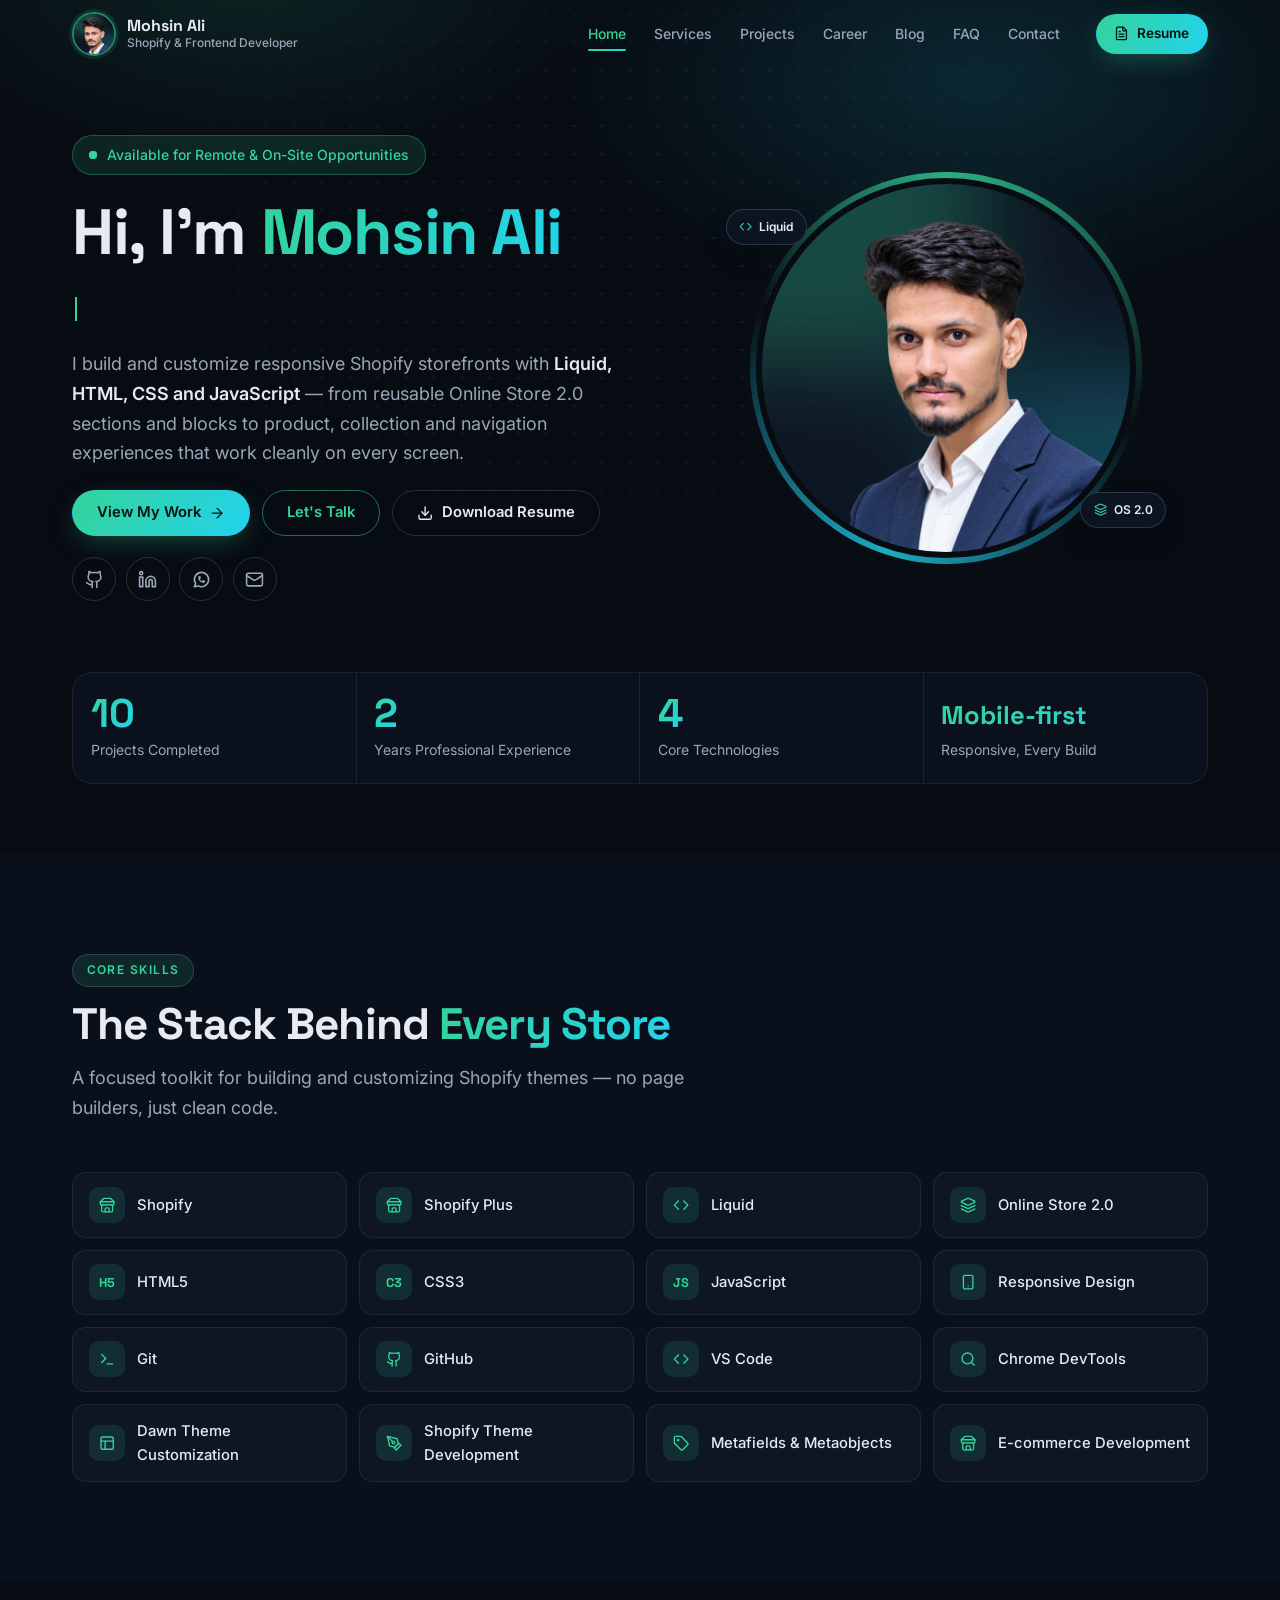
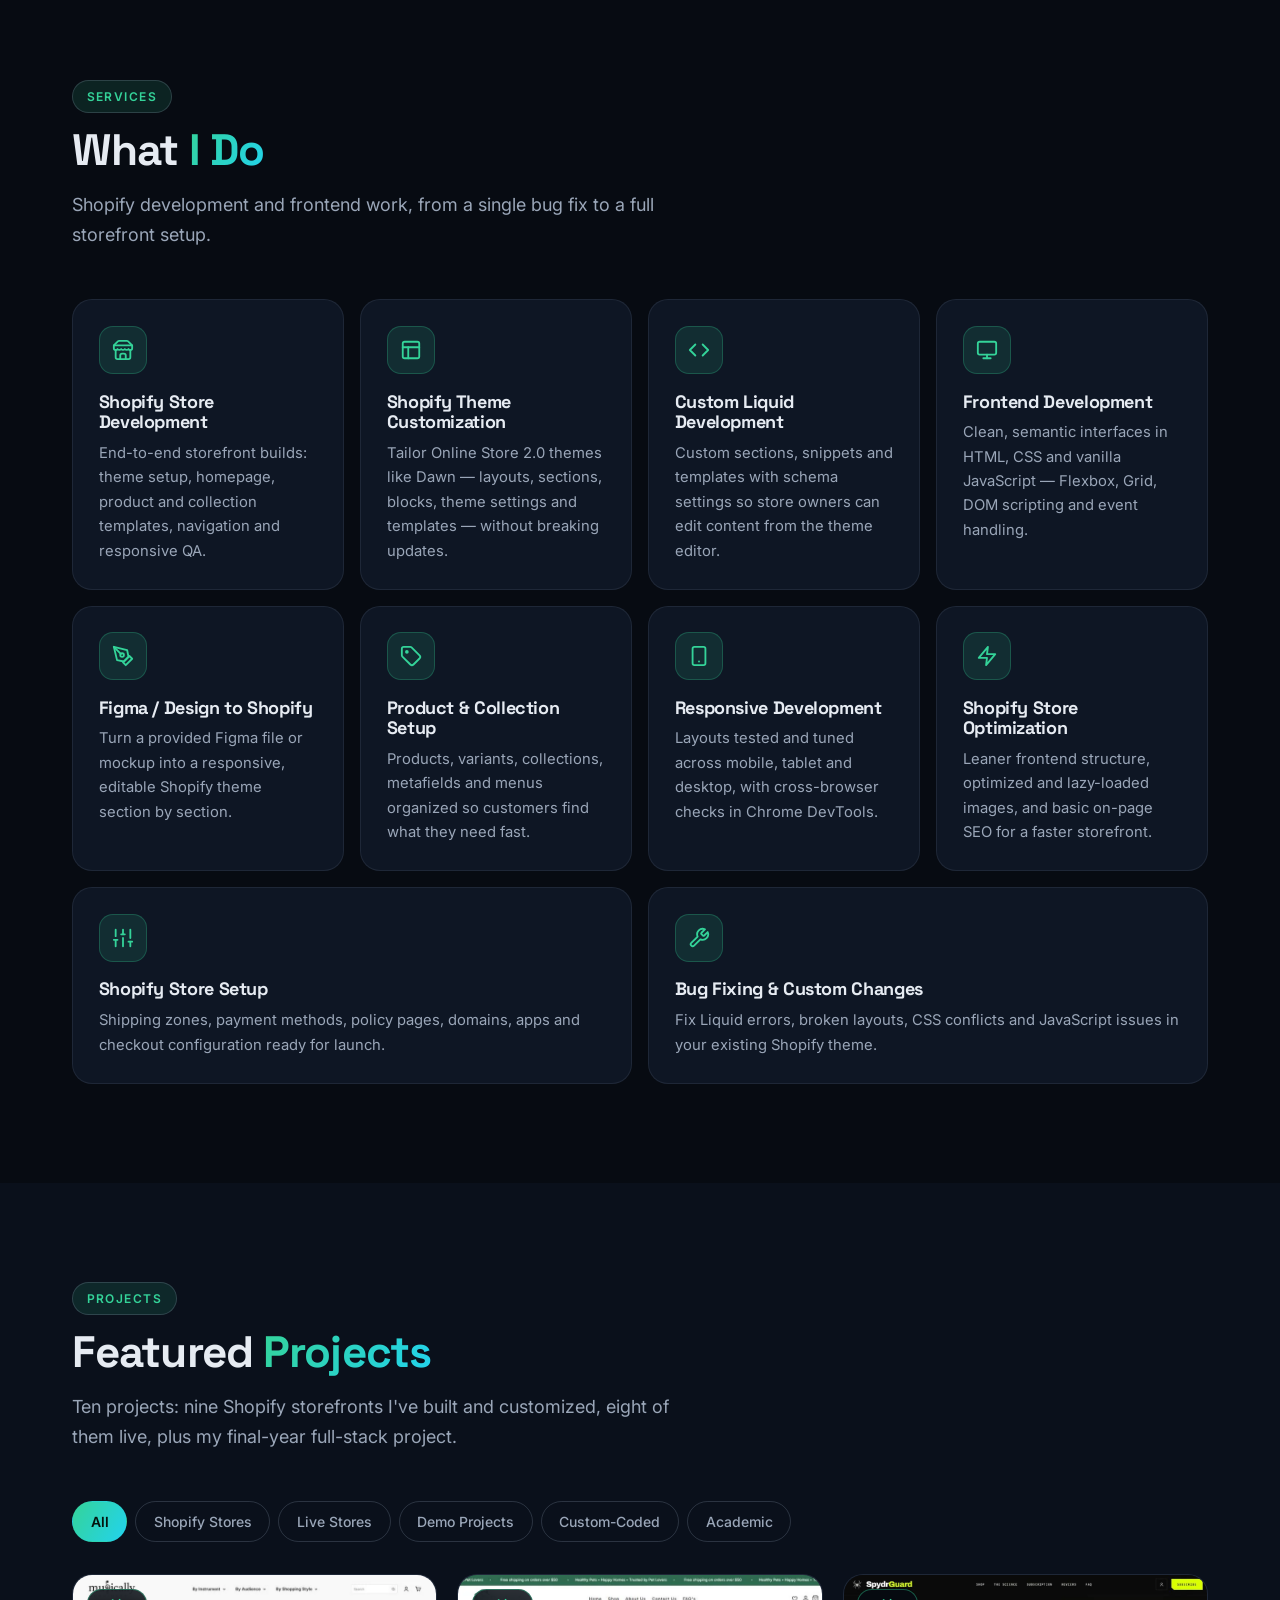
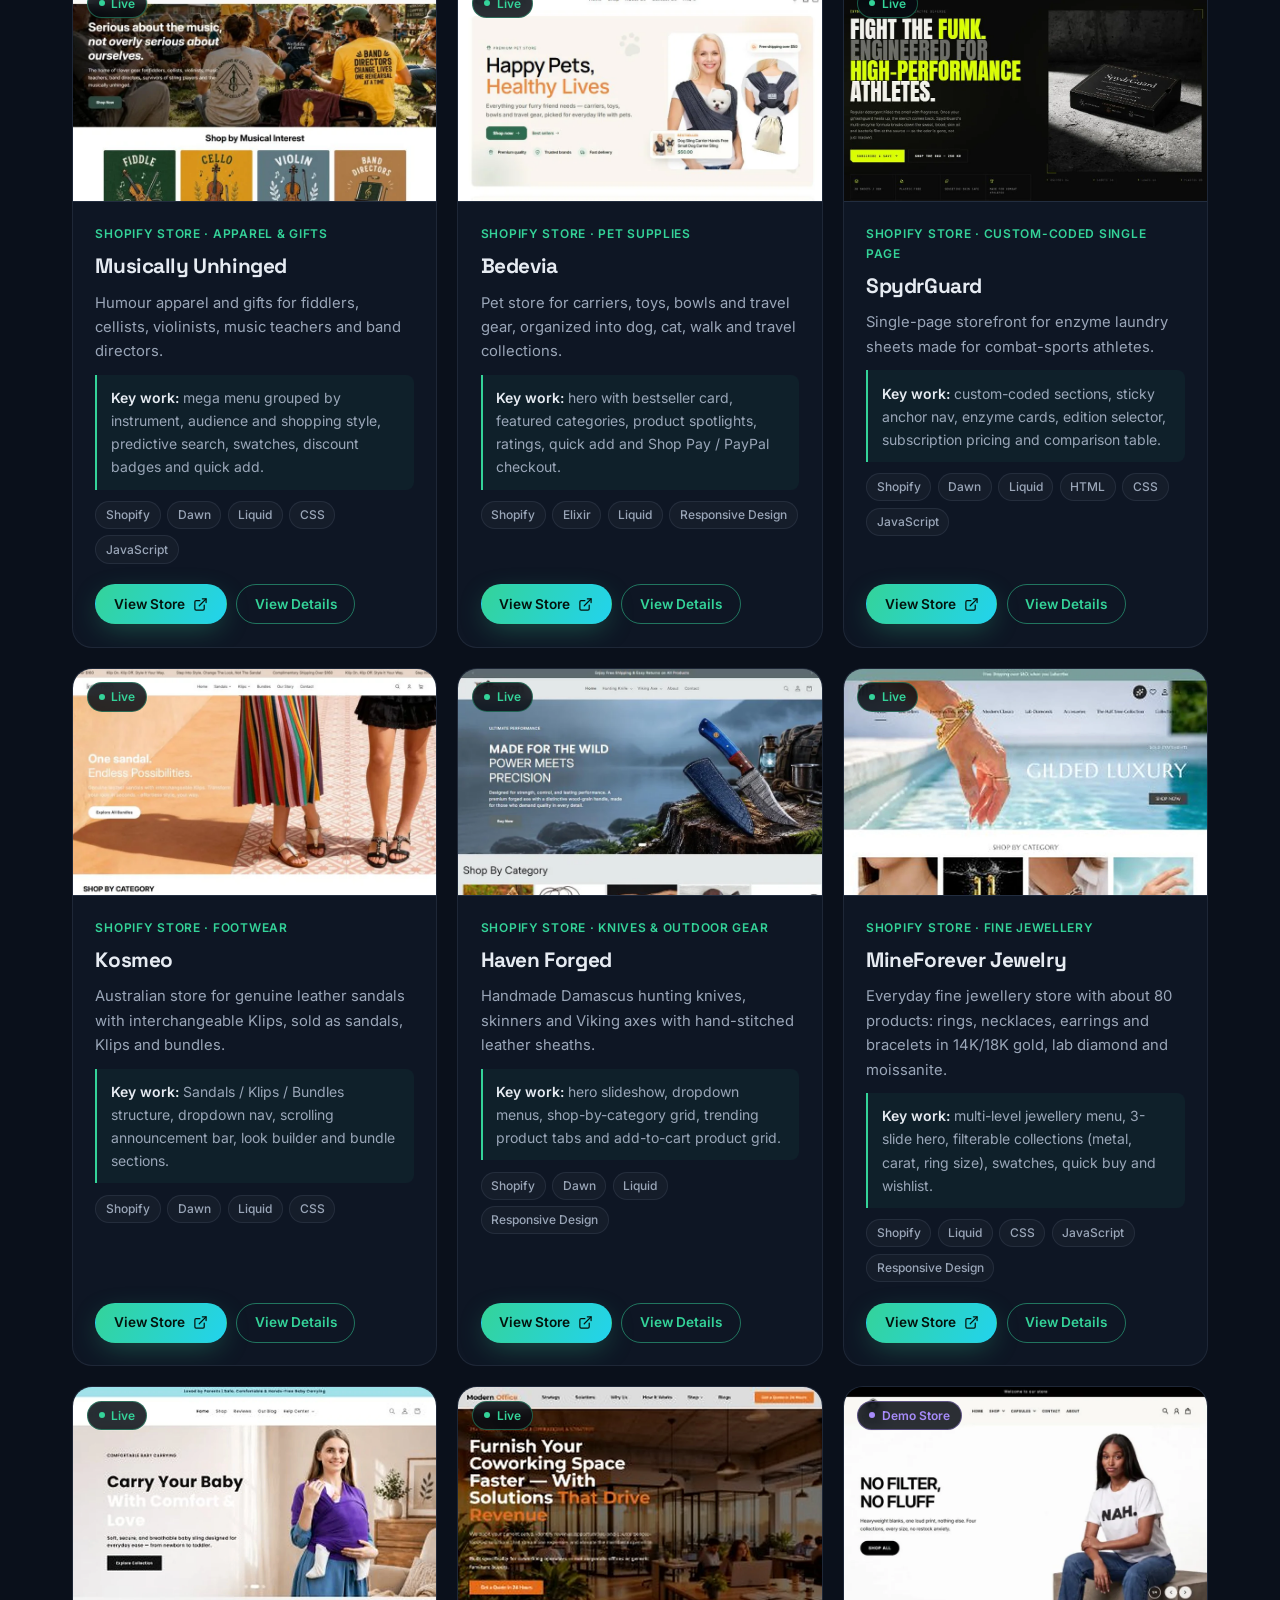
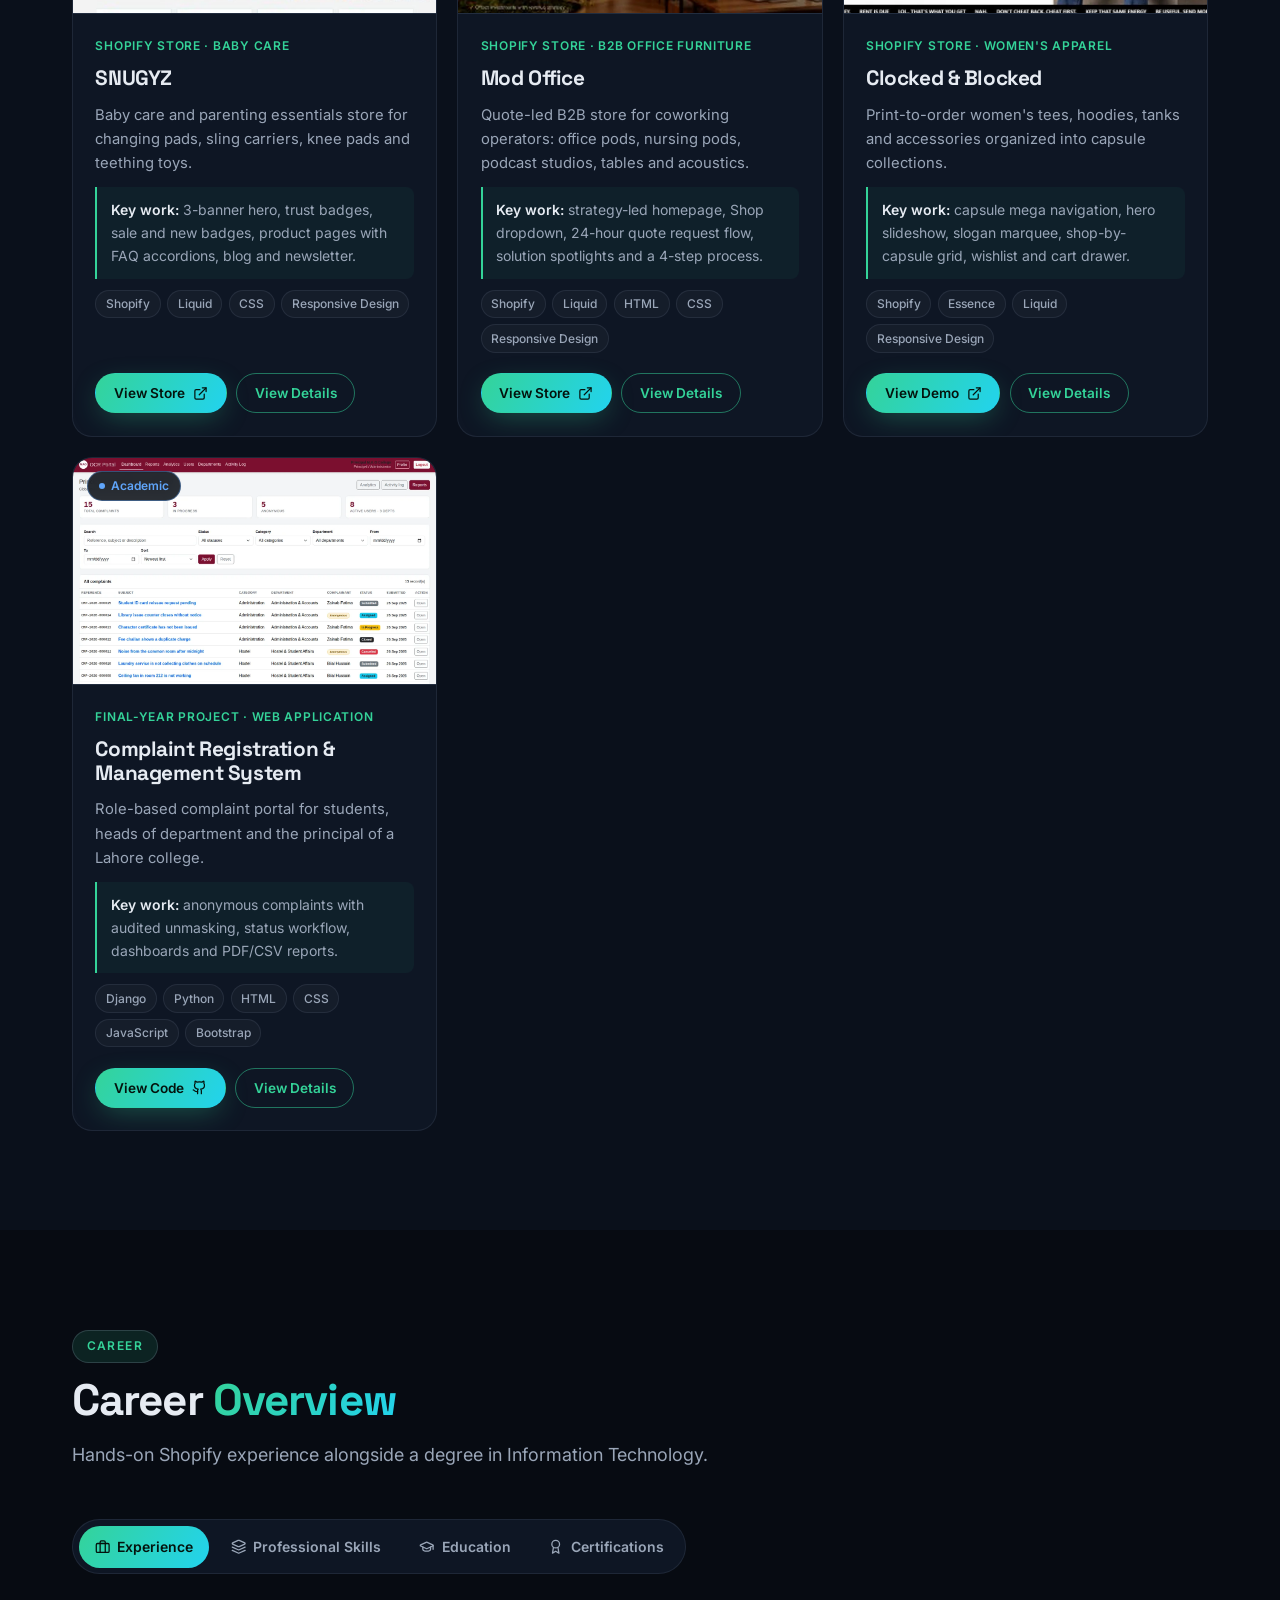
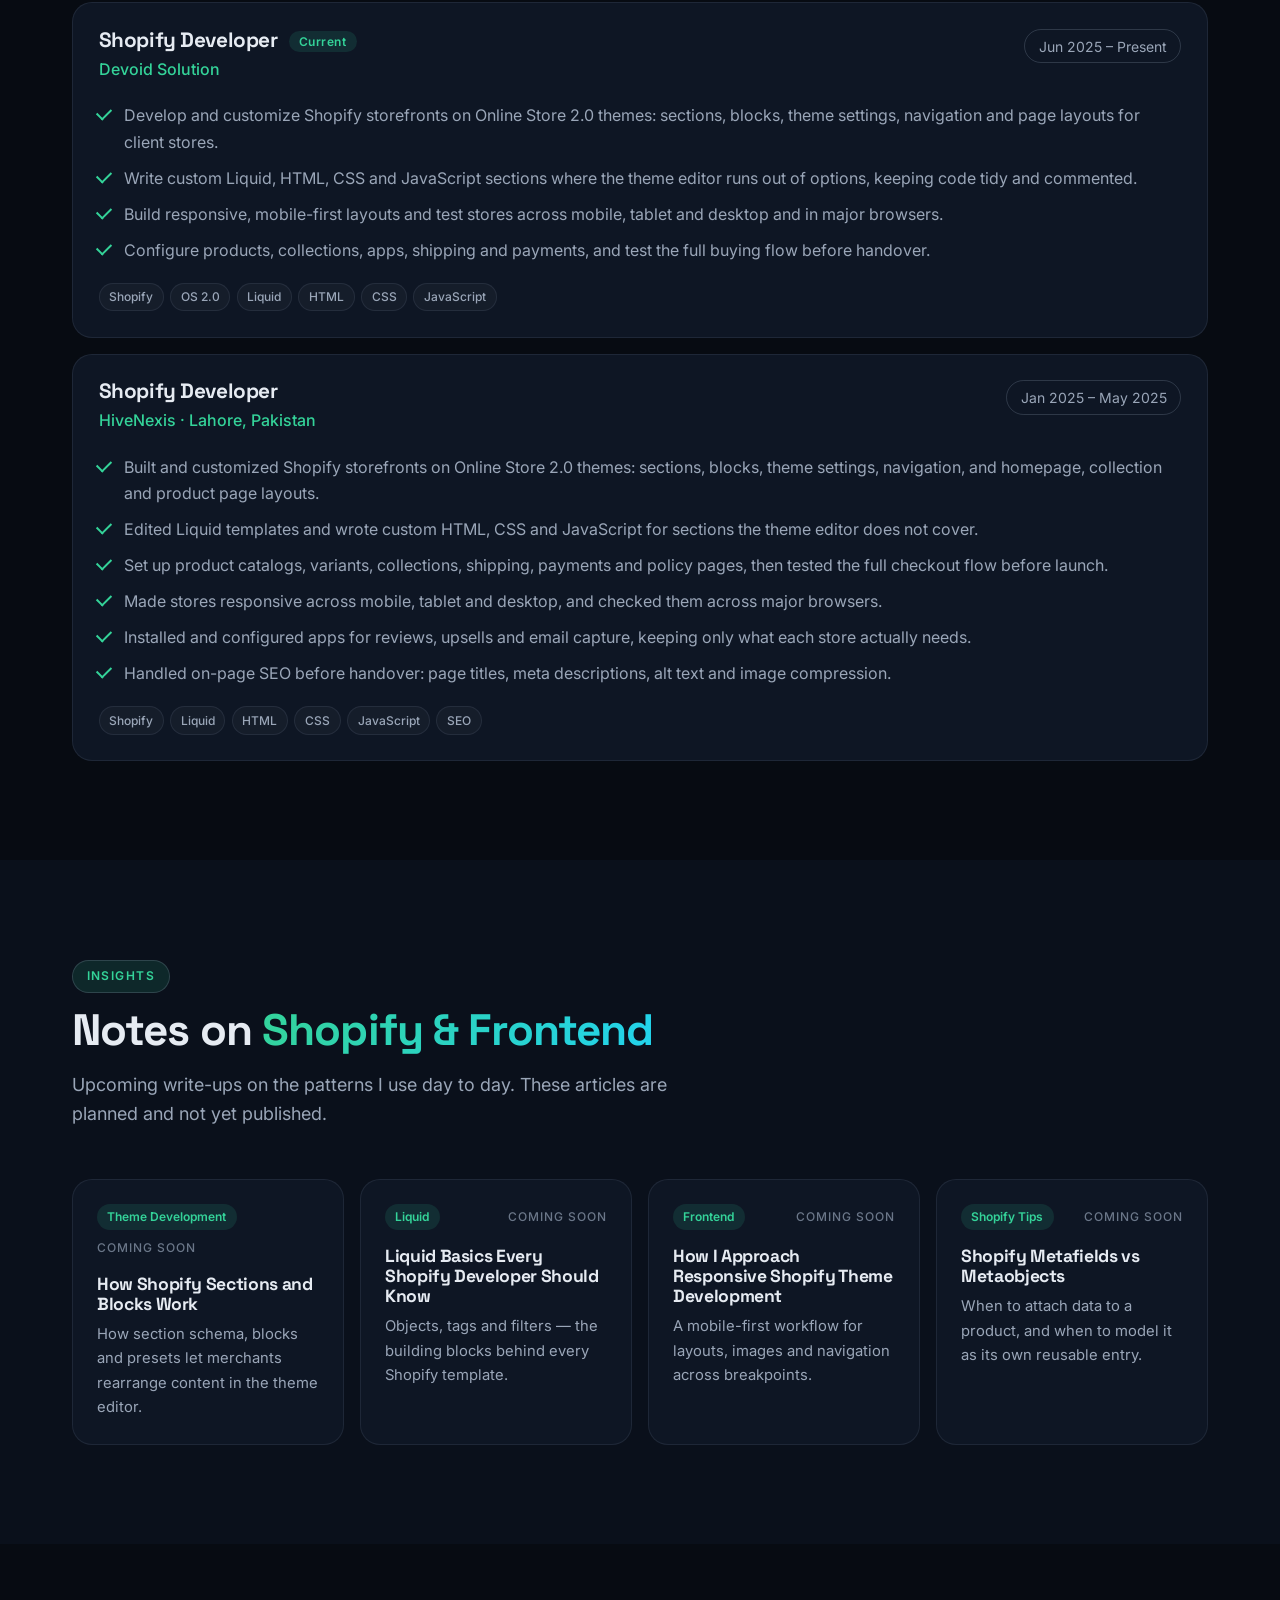
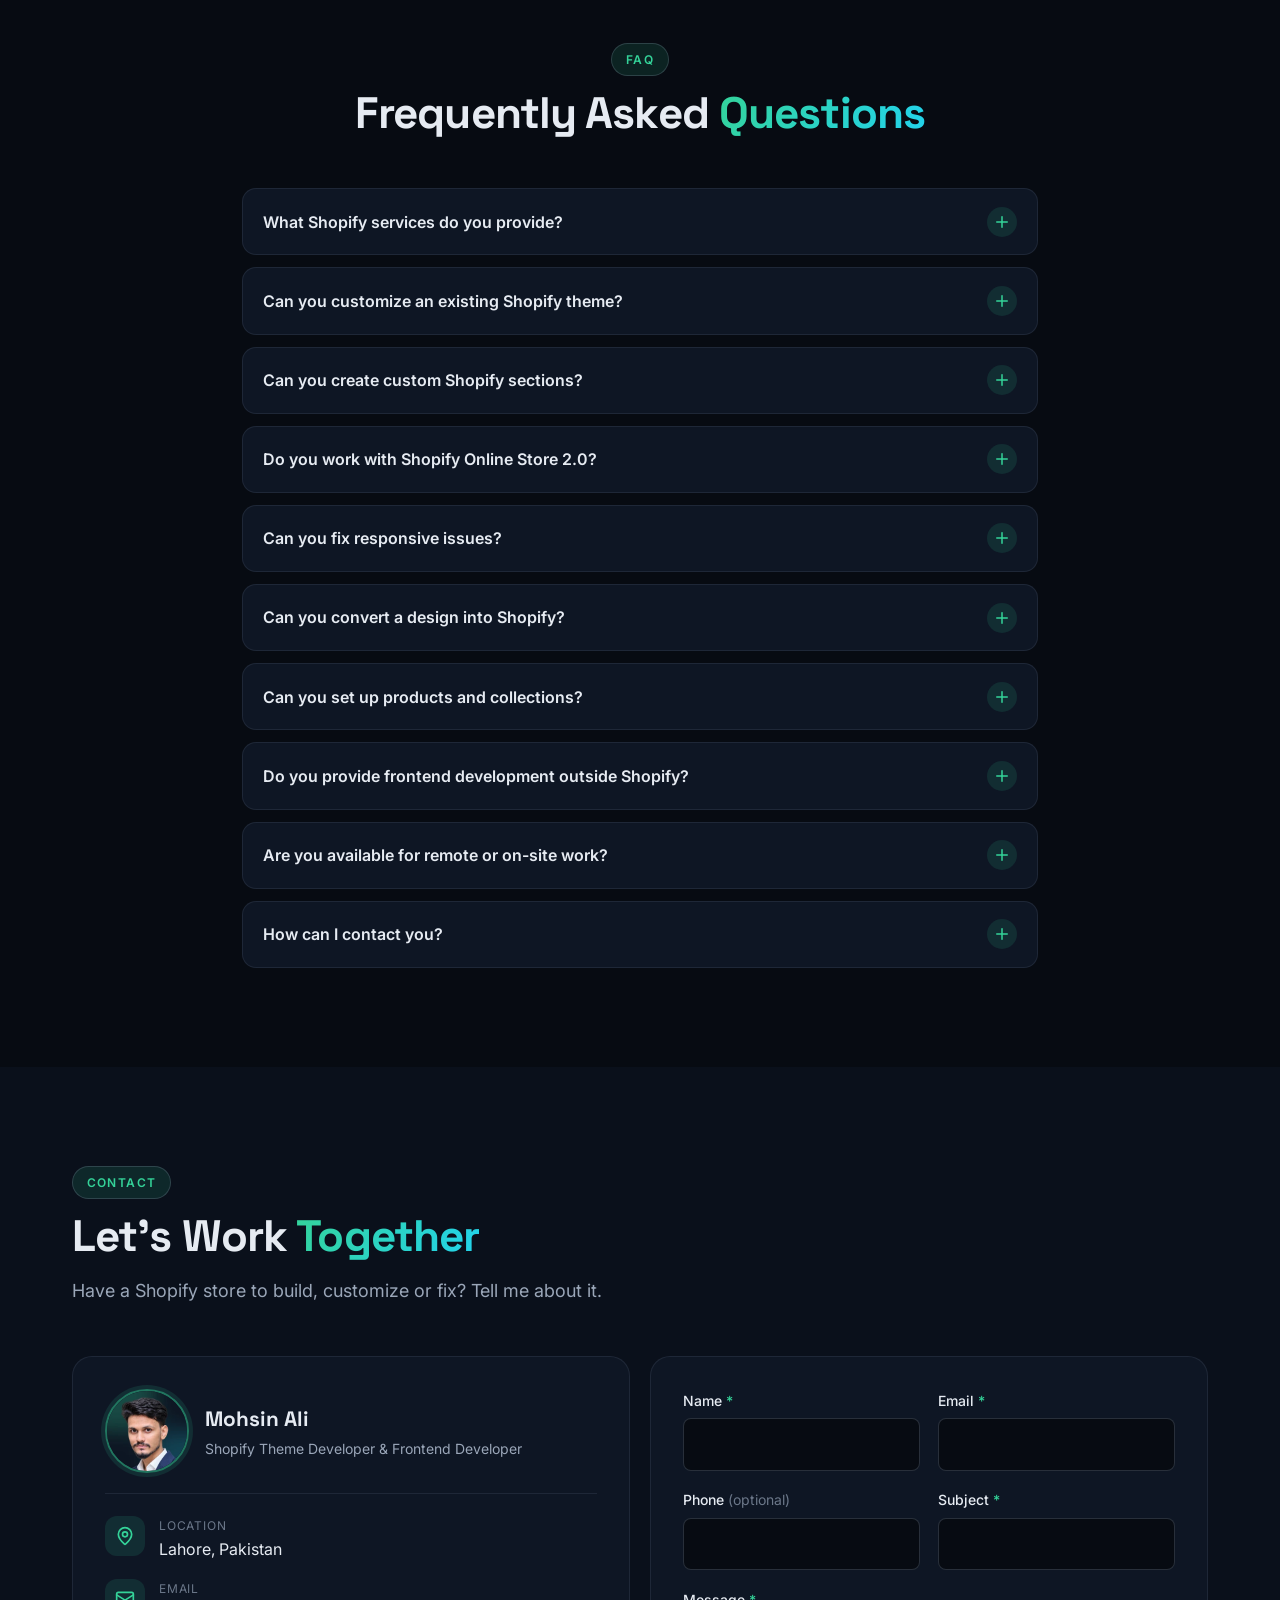
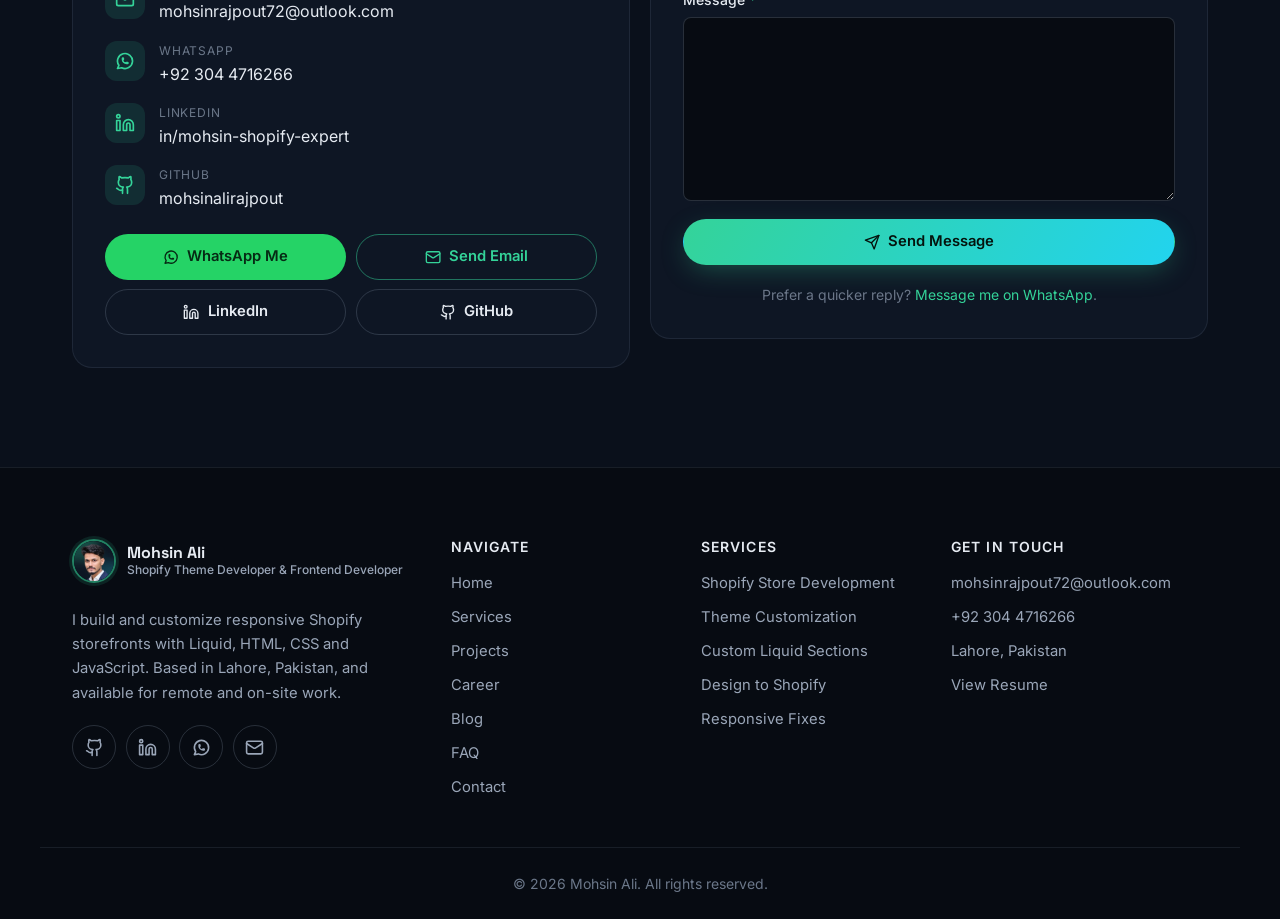
==== commit c90c3ce4: "Remove Muhammad Sibtain Javed project Co-Authored-By: Claude Opus 5.5 <noreply@anthropic.com>" ====
--- a/index.html
+++ b/index.html
@@ -202,7 +202,7 @@
       <!-- Hero statistics: only verifiable figures -->
       <div class="container">
         <dl class="stats reveal">
-          <div class="stat"><dt class="stat__label">Projects Completed</dt><dd class="stat__value"><span data-count="11">11</span></dd></div>
+          <div class="stat"><dt class="stat__label">Projects Completed</dt><dd class="stat__value"><span data-count="10">10</span></dd></div>
           <div class="stat"><dt class="stat__label">Years Professional Experience</dt><dd class="stat__value"><span data-count="2">2</span></dd></div>
           <div class="stat"><dt class="stat__label">Core Technologies</dt><dd class="stat__value"><span data-count="4">4</span></dd></div>
           <div class="stat"><dt class="stat__label">Responsive, Every Build</dt><dd class="stat__value stat__value--text">Mobile-first</dd></div>
@@ -316,7 +316,7 @@
         <header class="section__head reveal">
           <p class="eyebrow">Projects</p>
           <h2 class="section__title" id="portfolio-title">Featured <span class="grad-text">Projects</span></h2>
-          <p class="section__lead">Eleven projects: nine Shopify storefronts I've built and customized, eight of them live, a custom-coded creator website, plus my final-year full-stack project.</p>
+          <p class="section__lead">Ten projects: nine Shopify storefronts I've built and customized, eight of them live, plus my final-year full-stack project.</p>
         </header>
 
         <div class="filters reveal" role="group" aria-label="Filter projects">
@@ -484,23 +484,6 @@
               <div class="project__actions">
                 <a class="btn btn--primary btn--sm" href="https://gjx16i-gh.myshopify.com/" target="_blank" rel="noopener">View Demo <svg class="icon" aria-hidden="true"><use href="#i-external"/></svg><span class="sr-only"> (opens in new tab)</span></a>
                 <button class="btn btn--outline btn--sm" type="button" data-project="clocked-blocked">View Details</button>
-              </div>
-            </div>
-          </article>
-          <article class="card project reveal" data-category="live custom">
-            <div class="project__media">
-              <img src="assets/images/projects/sibtain-javed.webp" alt="Muhammad Sibtain Javed website hero: Salam, I'm Sibtain Javed, with a latest-uploads video strip" width="1200" height="750" loading="lazy" decoding="async">
-              <span class="status status--live">Live</span>
-            </div>
-            <div class="project__body">
-              <p class="project__cat">Custom Website · Content Creator Portfolio</p>
-              <h3 class="project__title">Muhammad Sibtain Javed</h3>
-              <p class="project__desc">Portfolio for a Lahore-based Shia Islamic content creator, bringing together 33 clips from YouTube, TikTok, Facebook and Instagram.</p>
-              <p class="project__contrib"><strong>Key work:</strong> hand-coded site, filterable video grid with in-page players, latest-uploads strip, count-up stats, tabs, FAQ and contact form.</p>
-              <ul class="tags"><li>HTML</li><li>CSS</li><li>JavaScript</li><li>Responsive Design</li></ul>
-              <div class="project__actions">
-                <a class="btn btn--primary btn--sm" href="https://mohsinalirajpout.github.io/Muhammad-Sibtain-Javed/" target="_blank" rel="noopener">View Website <svg class="icon" aria-hidden="true"><use href="#i-external"/></svg><span class="sr-only"> (opens in new tab)</span></a>
-                <button class="btn btn--outline btn--sm" type="button" data-project="sibtain-javed">View Details</button>
               </div>
             </div>
           </article>
